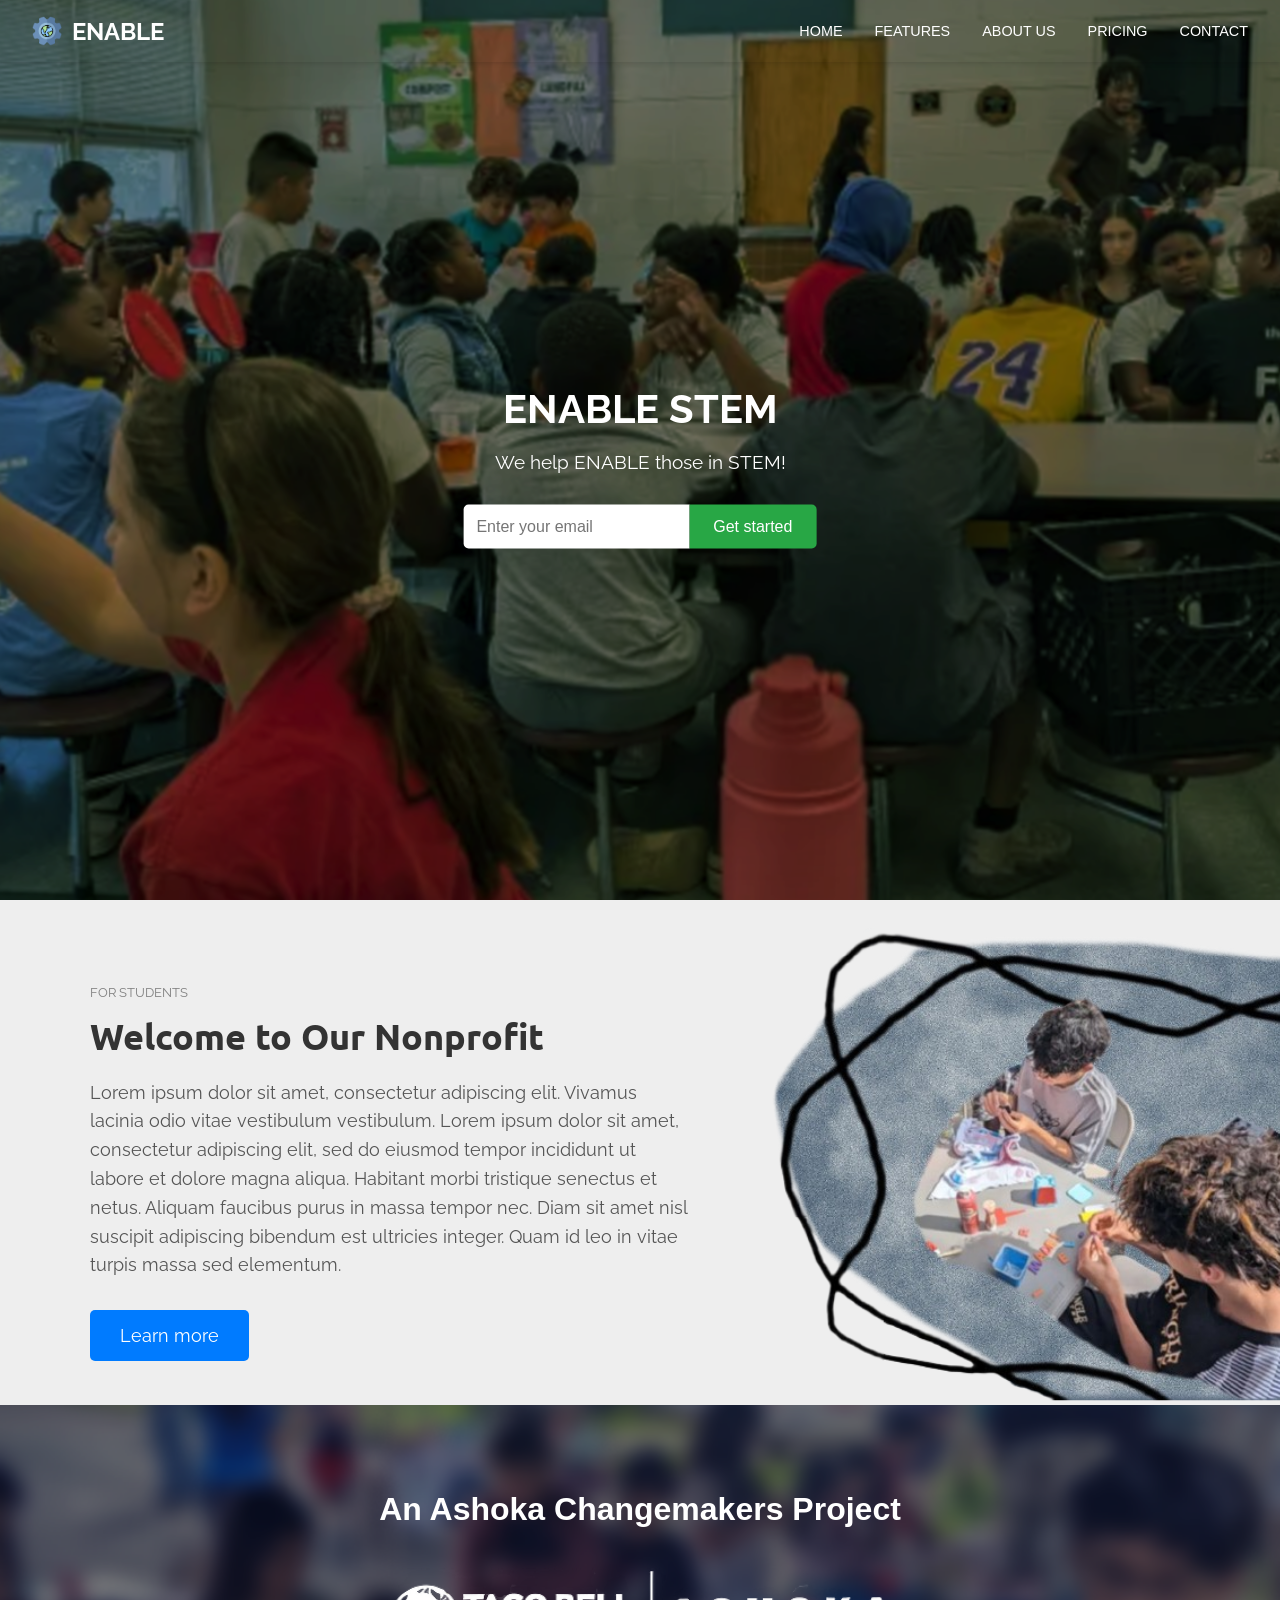
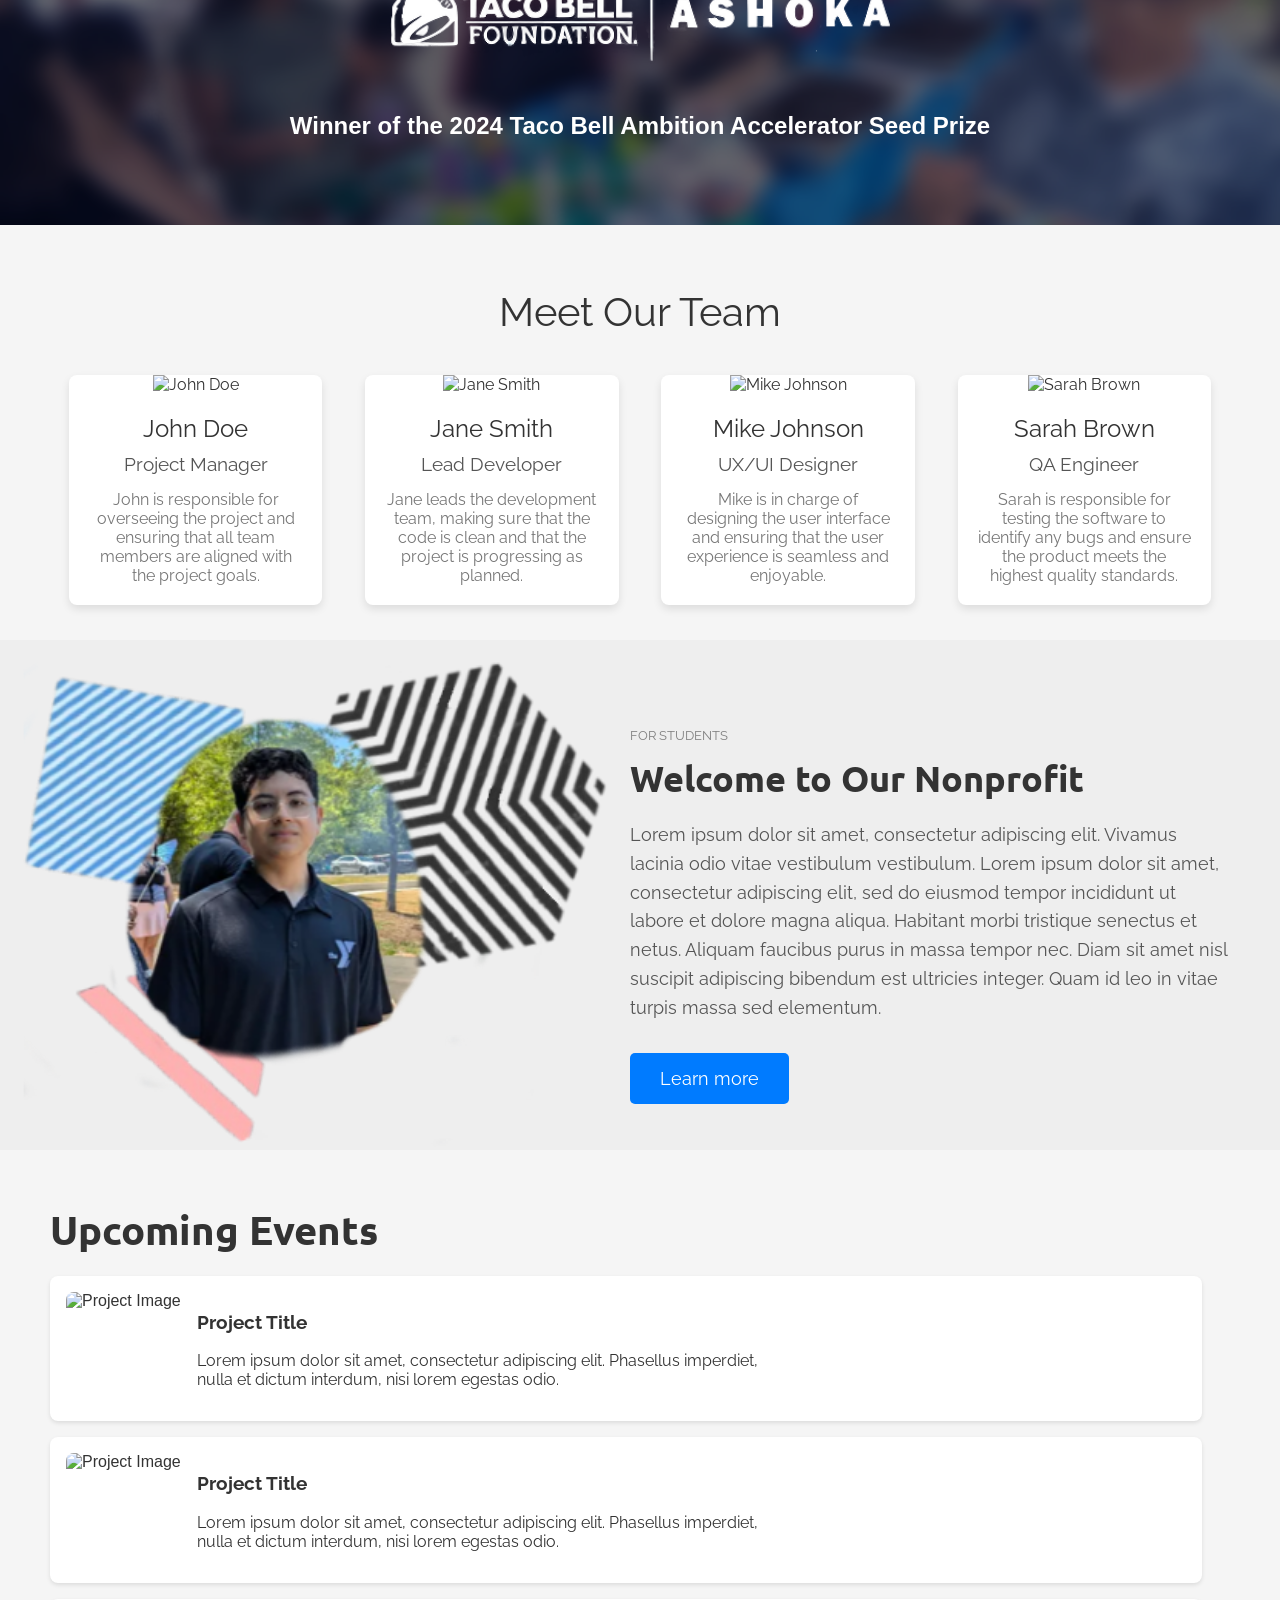
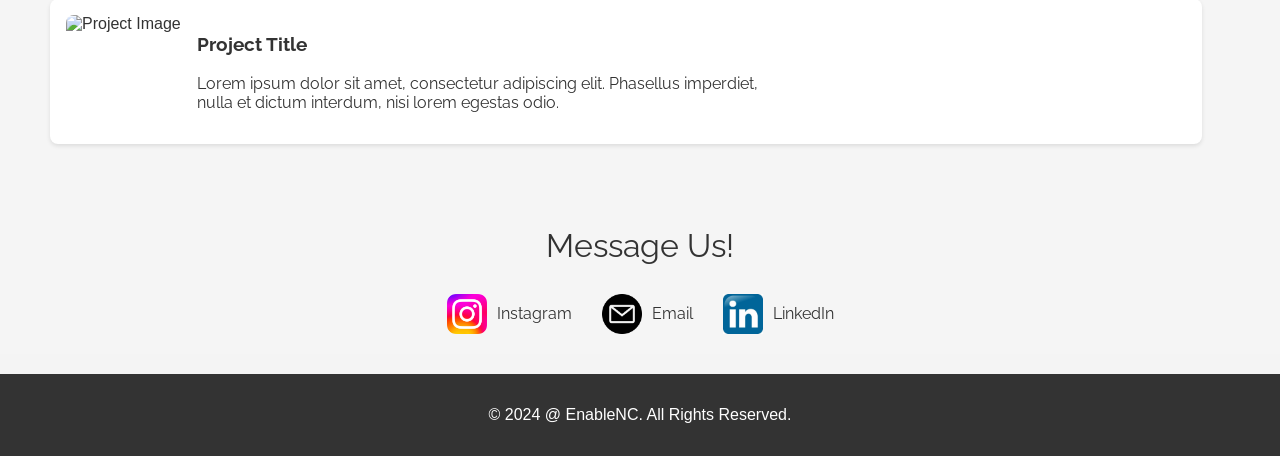
==== index.html @ 404861e8 "made some changes" ====
<!DOCTYPE html>
<html lang="en">
<head>
    <link rel="preconnect" href="https://fonts.googleapis.com">
    <link rel="preconnect" href="https://fonts.gstatic.com" crossorigin>
    <link href="https://fonts.googleapis.com/css2?family=Raleway:ital,wght@0,100..900;1,100..900&display=swap" rel="stylesheet">
    <link rel="preconnect" href="https://fonts.googleapis.com">
    <link rel="preconnect" href="https://fonts.gstatic.com" crossorigin>
    <link href="https://fonts.googleapis.com/css2?family=Raleway:ital,wght@0,100..900;1,100..900&family=Ubuntu:ital,wght@0,300;0,400;0,500;0,700;1,300;1,400;1,500;1,700&display=swap" rel="stylesheet">
    <meta charset="UTF-8">
    <meta name="viewport" content="width=device-width, initial-scale=1.0">
    <title>Home | Enable</title>
    <link rel="stylesheet" href="styles.css">
    <link rel="icon" type="image/png" href="assets/enable1.1.png">
</head>
<body>
    <header>
        <nav id="navbar" class="transparent">
            <div class="logo"><img src="assets/enable1.1.png" alt="Enable" class="logo-icon">
                ENABLE
            </div>
            <div class="nav-links">
                <a href="#">Home</a>
                <a href="#">Features</a>
                <a href="#">About Us</a>
                <a href="#">Pricing</a>
                <a href="#">Contact</a>
            </div>
        </nav>
        <div class="parallax"></div>
        <div class="intro">
            <h2>ENABLE STEM</h2>
            <p>We help ENABLE those in STEM!</p>
            <form class="cta-form">
                <input type="email" placeholder="Enter your email">
                <button type="submit">Get started</button>
            </form>
        </div>
    </header>
        <section class="intro-content">
            <div class="intro-text">
                <p class="small-text">FOR STUDENTS</p>
                <h2>Welcome to Our Nonprofit</h2>
                <p>Lorem ipsum dolor sit amet, consectetur adipiscing elit. Vivamus lacinia odio vitae vestibulum vestibulum.
                    Lorem ipsum dolor sit amet, consectetur adipiscing elit, sed do eiusmod tempor incididunt ut labore et dolore magna aliqua. 
                    Habitant morbi tristique senectus et netus. Aliquam faucibus purus in massa tempor nec. 
                    Diam sit amet nisl suscipit adipiscing bibendum est ultricies integer. Quam id leo in vitae turpis massa sed elementum.
                </p>
                <button class="cta-button">Learn more</button>
            </div>
            <div class="intro-image-container">
                <img src="assets/image1.1.png" alt="Intro Image" class="intro-image">
            </div>
        </section>
            <section class="banner">
                <h2>An Ashoka Changemakers Project</h2>
                <img src="assets/tacobell2.png" alt="Changemakers Logo" class="banner-logo">
                <h3>Winner of the 2024 Taco Bell Ambition Accelerator Seed Prize</h3>
            </section>
        <section class="meet-our-team">
            <h1>Meet Our Team</h1>
            <div class="team-container">
                <div class="card">
                    <img src="https://via.placeholder.com/300x200" alt="John Doe">
                    <div class="card-content">
                        <div class="card-title">John Doe</div>
                        <div class="card-subtitle">Project Manager</div>
                        <div class="card-paragraph">John is responsible for overseeing the project and ensuring that all team members are aligned with the project goals.</div>
                    </div>
                </div>
                <div class="card">
                    <img src="https://via.placeholder.com/300x200" alt="Jane Smith">
                    <div class="card-content">
                        <div class="card-title">Jane Smith</div>
                        <div class="card-subtitle">Lead Developer</div>
                        <div class="card-paragraph">Jane leads the development team, making sure that the code is clean and that the project is progressing as planned.</div>
                    </div>
                </div>
                <div class="card">
                    <img src="https://via.placeholder.com/300x200" alt="Mike Johnson">
                    <div class="card-content">
                        <div class="card-title">Mike Johnson</div>
                        <div class="card-subtitle">UX/UI Designer</div>
                        <div class="card-paragraph">Mike is in charge of designing the user interface and ensuring that the user experience is seamless and enjoyable.</div>
                    </div>
                </div>
                <div class="card">
                    <img src="https://via.placeholder.com/300x200" alt="Sarah Brown">
                    <div class="card-content">
                        <div class="card-title">Sarah Brown</div>
                        <div class="card-subtitle">QA Engineer</div>
                        <div class="card-paragraph">Sarah is responsible for testing the software to identify any bugs and ensure the product meets the highest quality standards.</div>
                    </div>
                </div>               
            </div>
        </section>
        <section class="intro-content">
             <div class="intro-image-container">
                <img src="assets/diego1.png" alt="Intro Image" class="intro-image">
            </div>
            <div class="intro-text">
                <p class="small-text">FOR STUDENTS</p>
                <h2>Welcome to Our Nonprofit</h2>
                <p>Lorem ipsum dolor sit amet, consectetur adipiscing elit. Vivamus lacinia odio vitae vestibulum vestibulum.
                    Lorem ipsum dolor sit amet, consectetur adipiscing elit, sed do eiusmod tempor incididunt ut labore et dolore magna aliqua. 
                    Habitant morbi tristique senectus et netus. Aliquam faucibus purus in massa tempor nec. 
                    Diam sit amet nisl suscipit adipiscing bibendum est ultricies integer. Quam id leo in vitae turpis massa sed elementum.
                </p>
                <button class="cta-button">Learn more</button>
            </div>
        </section>
        <section class="upcoming-events">
            <h1 class="upcoming-title">Upcoming Events</h1>
            <div class="events-wrapper">
                <div class="portfolio-item">
                    <img src="https://via.placeholder.com/200" alt="Project Image">
                    <div class="details">
                        <h3>Project Title</h3>
                        <p>Lorem ipsum dolor sit amet, consectetur adipiscing elit. Phasellus imperdiet, nulla et dictum interdum, nisi lorem egestas odio.</p>
                    </div>
                </div>
                <div class="portfolio-item">
                    <img src="https://via.placeholder.com/200" alt="Project Image">
                    <div class="details">
                        <h3>Project Title</h3>
                        <p>Lorem ipsum dolor sit amet, consectetur adipiscing elit. Phasellus imperdiet, nulla et dictum interdum, nisi lorem egestas odio.</p>
                    </div>
                </div>
                <div class="portfolio-item">
                    <img src="https://via.placeholder.com/200" alt="Project Image">
                    <div class="details">
                        <h3>Project Title</h3>
                        <p>Lorem ipsum dolor sit amet, consectetur adipiscing elit. Phasellus imperdiet, nulla et dictum interdum, nisi lorem egestas odio.</p>
                    </div>
                </div>
            </div>
        </section>        
    </div>
    <section class="contact-section">
        <h1>Message Us!</h1>
        <div class="contact-info">
            <a href="https://www.instagram.com/yourusername" target="_blank">
                <img src="assets/instagram.png" alt="Instagram">
                <span>Instagram</span>
            </a>
            <a href="mailto:youremail@example.com">
                <img src="assets/email.png" alt="Email">
                <span>Email</span>
            </a>
            <a href="https://www.linkedin.com/in/yourusername" target="_blank">
                <img src="assets/linkedin.jpg" alt="LinkedIn">
                <span>LinkedIn</span>
            </a>
        </div>
    </section>
    <footer>
        <p>&copy; 2024 @ EnableNC. All Rights Reserved.</p>
    </footer>
    <script src="script.js"></script>
</body>
</html>
---- styles.css ----
html {
    height: 100%;
    margin: 0;
    padding: 0;
    overflow-x: hidden; /* Prevent horizontal overflow */
}
body {
    font-family: Arial, sans-serif;
    margin: 0;
    padding: 0;
    background-color: #f4f4f4;
    color: #333;
    overflow-x: hidden;
}

header {
    position: relative;
    height: 100vh;
    overflow: hidden;
}

nav {
    position: fixed;
    top: 0;
    left: 0;
    width: 100%;
    display: flex;
    justify-content: space-between;
    align-items: center;
    padding: 1rem 2rem;
    box-sizing: border-box;
    z-index: 1000;
    transition: background 0.3s, color 0.3s;
    box-shadow: 0 2px 4px rgba(0, 0, 0, 0.1);
}

nav .logo {
    font-size: 1.5rem;
    font-weight: bold;
}

nav.transparent {
    background: transparent;
    color: #fff;
}

nav.scrolled {
    background: #fff;
    color: #333;
}

nav .nav-links {
    display: flex;
    align-items: center;
}

nav .nav-links a {
    margin-left: 2rem;
    text-decoration: none;
    text-transform: uppercase;
    font-size: 0.9rem;
    transition: color 0.3s;
}

nav.transparent .nav-links a {
    color: #fff;
}

nav.scrolled .nav-links a {
    color: #333;
}

nav.transparent .nav-links a:hover {
    color: #ddd;
}

nav.scrolled .nav-links a:hover {
    color: #555;
}

nav.transparent {
    background: transparent;
    color: #fff;
}

nav.scrolled {
    background: #fff;
    color: #333;
    transition: background 0.3s, color 0.3s;
}

.parallax {
    background-image: url('assets/enablekids.png'); /* Replace with your image path */
    height: 100vh;
    background-attachment: fixed;
    background-position: center;
    background-repeat: no-repeat;
    background-size: cover;
    position: relative;
    z-index: 0;
    filter: brightness(50%);
}

.intro {
    position: absolute;
    top: 50%;
    left: 50%;
    transform: translate(-50%, -50%);
    color: #fff;
    text-align: center;
    z-index: 2;
    font-family: 'Raleway','Ubuntu',sans-serif;
}

.intro h2 {
    font-size: 2.5rem;
    margin-bottom: 1rem;
}

.intro p {
    font-size: 1.2rem;
    margin-bottom: 2rem;
}

.cta-form {
    display: flex;
    justify-content: center;
    align-items: center;
}

.cta-form input[type="email"] {
    padding: 0.8rem;
    font-size: 1rem;
    border: none;
    border-radius: 5px 0 0 5px;
    outline: none;
}

.cta-form button {
    padding: 0.8rem 1.5rem;
    font-size: 1rem;
    border: none;
    border-radius: 0 5px 5px 0;
    background-color: #28a745;
    color: #fff;
    cursor: pointer;
    outline: none;
}

.container {
    padding: 2rem;
}

footer {
    background: #333;
    color: #fff;
    text-align: center;
    padding: 1rem 0;
    width: 100%;
}

.team-container {
    display: flex;
    justify-content: space-between;
    flex-wrap: wrap;
    padding-left: 5%;
    padding-right: 5%;
}

.card {
    background-color: #fff;
    border-radius: 8px;
    box-shadow: 0 4px 8px rgba(0, 0, 0, 0.1);
    width: 22%;
    margin-bottom: 20px;
    text-align: center;
    overflow: hidden;
    margin: 5px;
}

.card img {
    width: 100%;
    height: auto;
}

.card-content {
    padding: 20px;
}

.card-title {
    font-size: 1.5em;
    margin-bottom: 10px;
}

.card-subtitle {
    font-size: 1.2em;
    color: #555;
    margin-bottom: 15px;
}

.card-paragraph {
    font-size: 1em;
    color: #777;
}

.h1 {
    padding-left: 5%;
}

.intro-content {
    display: flex;
    align-items: center;
    justify-content: space-between;
    padding: 50px;
    padding-top: 5.5%;
    padding-bottom: 3.4%;
    background-color: #eeeeee;
}

.intro-text {
    max-width: 600px;
    margin-left: 40px;
}

.intro-text h2 {
    font-size: 36px;
    margin-bottom: 20px;
    color: #333;
    margin-top: 10px;
    font-family: 'Ubuntu',sans-serif;
}

.intro-text p {
    font-size: 18px;
    line-height: 1.6;
    color: #555;
    margin-bottom: 30px;
    font-family: 'Raleway',sans-serif;
}

.cta-button {
    padding: 15px 30px;
    font-size: 18px;
    color: #fff;
    background-color: #007bff;
    border: none;
    border-radius: 5px;
    cursor: pointer;
    text-decoration: none;
    font-family: 'Raleway',sans-serif;
}

.cta-button:hover {
    background-color: #0056b3;
}

.intro-image-container {
    position: relative;
    max-width: 600px;
}

.intro-image {
    width: 100%;
    height: auto;
    transform: scale(1.25);
    margin-right: 100px;
}

.intro-image-container:before {
    content: '';
    position: absolute;
    top: -20px;
    left: -20px;
    width: 100%;
    height: 100%;
    background-color: rgba(0, 0, 0, 0.05);
    z-index: -1;
    transform: translate(10px, 10px);
    box-shadow: 10px 10px 20px rgba(0, 0, 0, 0.1);
}
.intro-text .small-text {
    font-size: 0.8rem; 
    color: grey; 
    margin-bottom: 10px;
}
.meet-our-team {
    text-align: center;
    background-color: #f5f5f5; 
    padding: 30px 0; 
}

.meet-our-team h1 {
    font-size: 2.5rem; 
    margin-bottom: 35px; 
    font-weight: normal;
    font-family: 'Raleway',sans-serif;
}
.card {
    font-family: 'Raleway','Ubuntu', sans-serif;
}
.banner {
    text-align: center;
    background-image: url('assets/banner.png'); 
    background-size: cover;
    background-position: center;
    color: white; 
    padding: 60px 20px;
    position: relative;
    height: 300px;
}

.banner::before {
    content: "";
    position: absolute;
    top: 0;
    left: 0;
    width: 100%;
    height: 100%;
    background: rgba(0, 0, 0, 0.5); 
    z-index: 1;
}

.banner h2, .banner h3, .banner-logo {
    position: relative;
    z-index: 2;
}

.banner h2 {
    font-size: 2rem;
    margin-bottom: 20px;
}

.banner-logo {
    width: auto; 
    height: 100px;
    margin: 20px 0;
}

.banner h3 {
    font-size: 1.5rem;
    margin-top: 20px;
    color: white;
}

.upcoming-events {
    text-align: left;
    margin: 0 auto;
    padding: 20px 0;
    background-color: #f5f5f5;
}

.upcoming-title {
    text-align: left;
    margin-left: 50px;
    font-size: 2.5rem;
    margin-bottom: 20px;
    font-family: 'Ubuntu','Raleway',sans-serif;
}

.events-wrapper {
    max-width: 90%;
    margin: 0 auto;
    margin-left: 50px;
}

.portfolio-item {
    display: flex;
    background: #fff;
    margin-bottom: 1rem;
    padding: 1rem;
    border-radius: 8px;
    box-shadow: 0 2px 4px rgba(0, 0, 0, 0.1);
}

.portfolio-item img {
    max-width: 200px;
    margin-right: 1rem;
    border-radius: 8px;
}

.portfolio-item .details {
    max-width: 600px;
    font-family: 'Raleway',sans-serif;
}
.contact-section {
    text-align: center;
    background-color: #f5f5f5;
    padding:20px;
    margin-bottom: 20px;
}

.contact-section h1 {
    font-size: 2rem;
    margin-bottom: 30px;
    color: #333;
    font-weight: normal;
    font-family: 'Raleway','Ubuntu',sans-serif;
}

.contact-info {
    display: flex;
    justify-content: center;
    gap: 30px;
}

.contact-info a {
    text-decoration: none;
    color: #333;
    display: flex;
    align-items: center;
    gap: 10px;
    transition: color 0.3s;
    font-family: 'Raleway',sans-serif;
}

.contact-info a:hover {
    color: #007bff;
}

.contact-info img {
    width: 40px;
    height: 40px;
}
.logo-icon {
    width: 30px; 
    height: auto;
    margin-right: 10px; 
}
.logo {
    display: flex;
    align-items: center;
    font-family: 'Raleway', sans-serif;
}
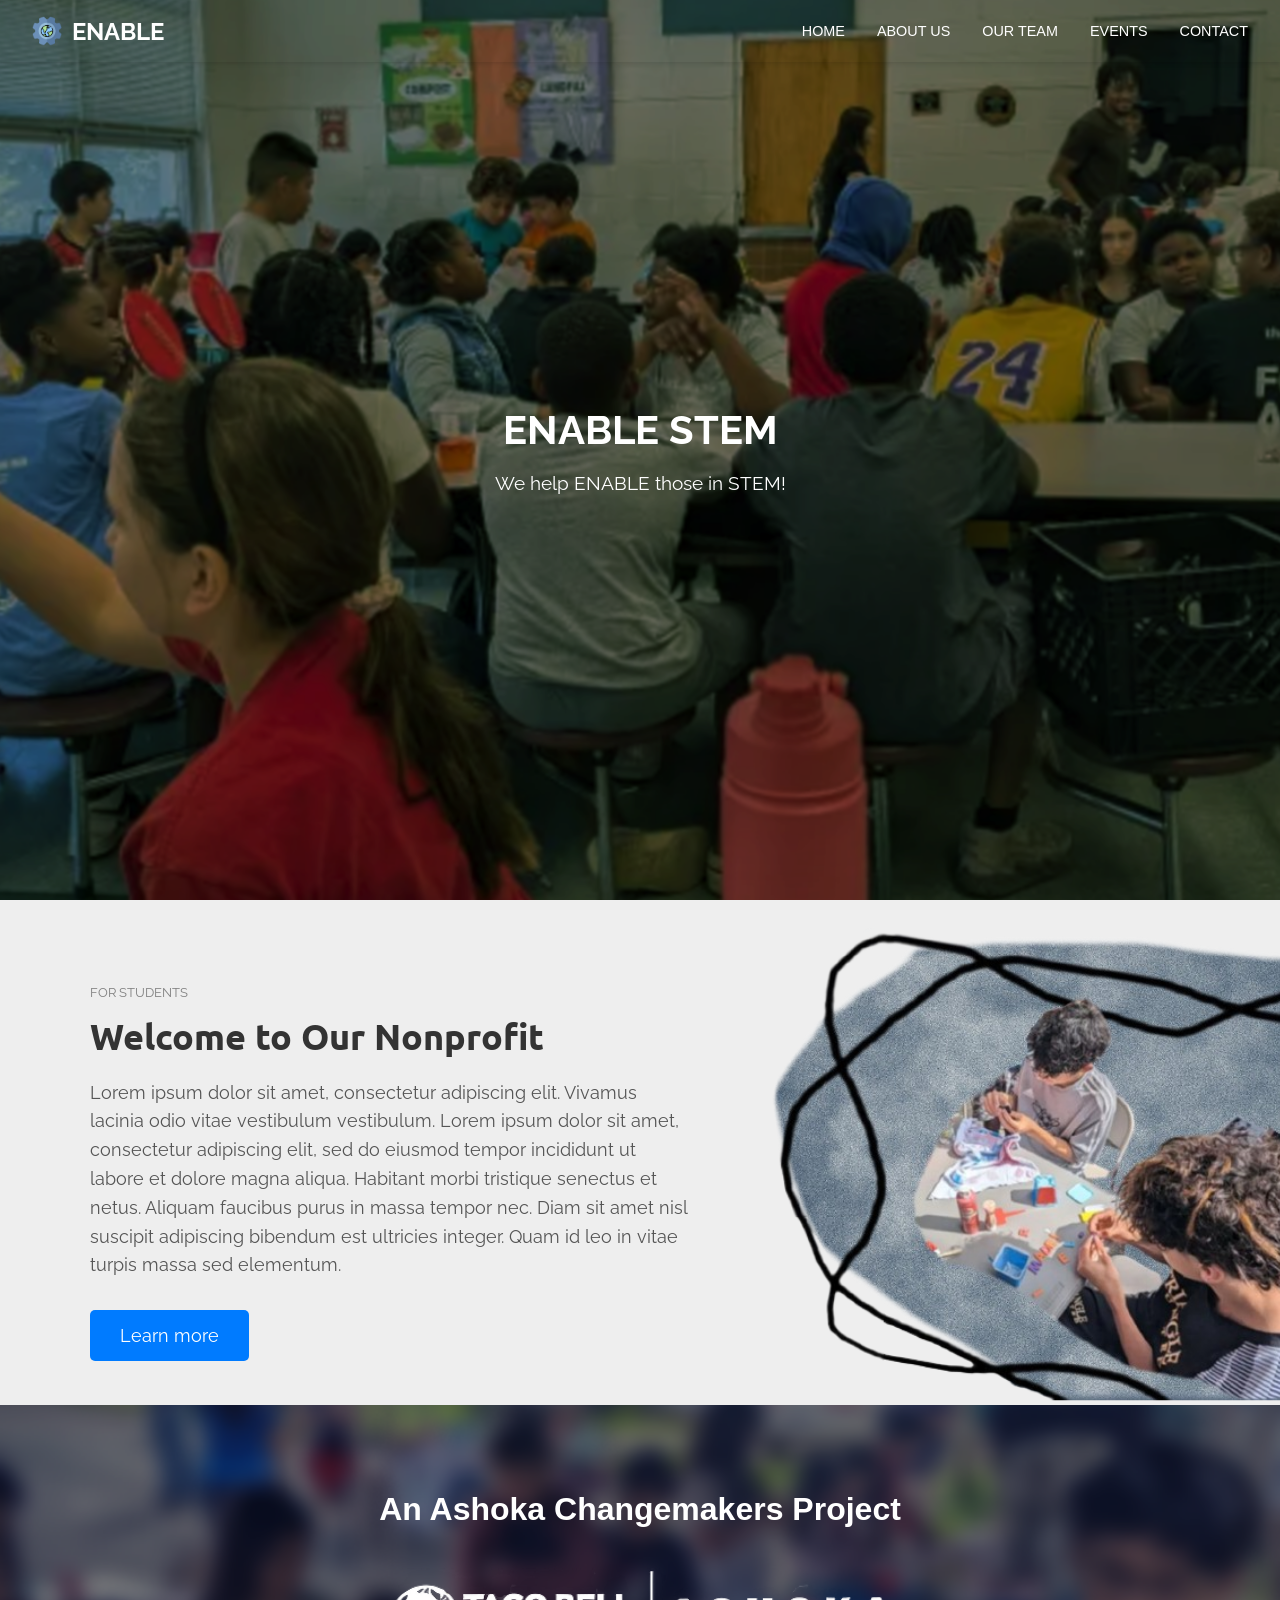
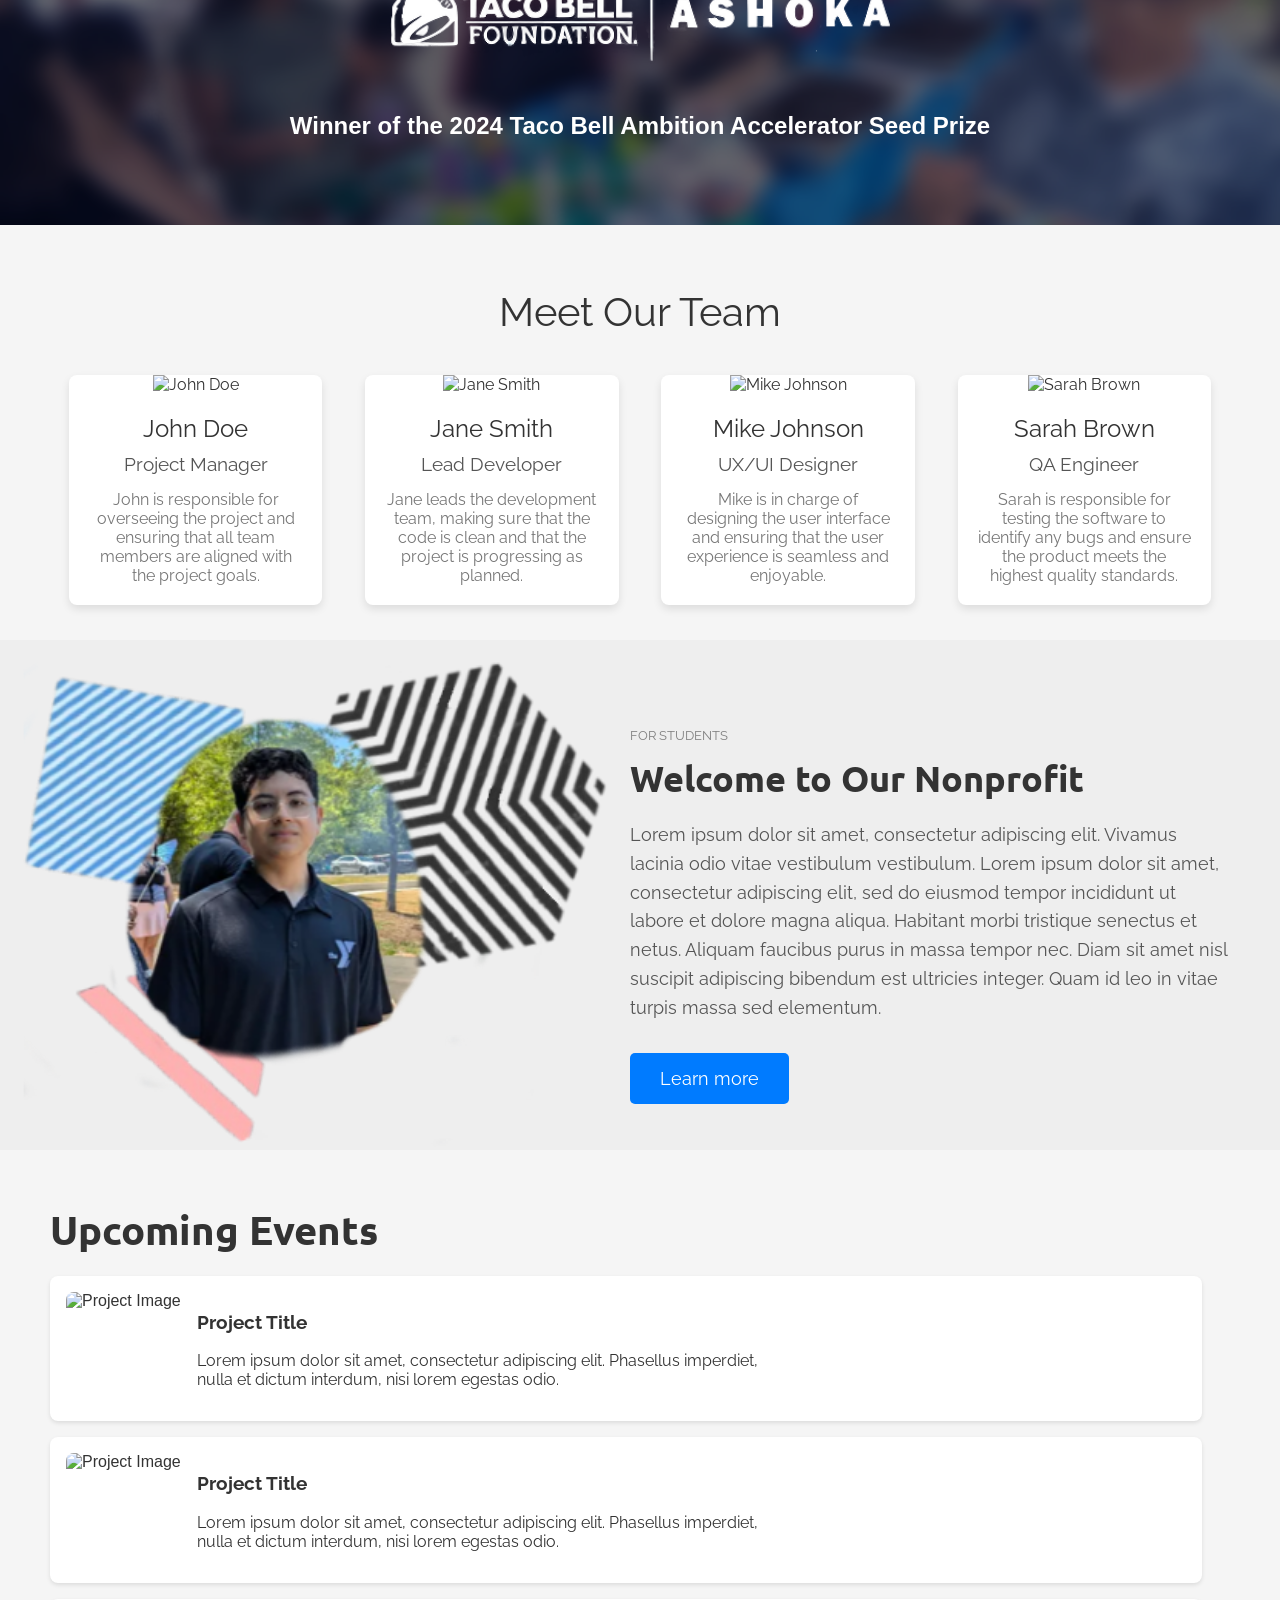
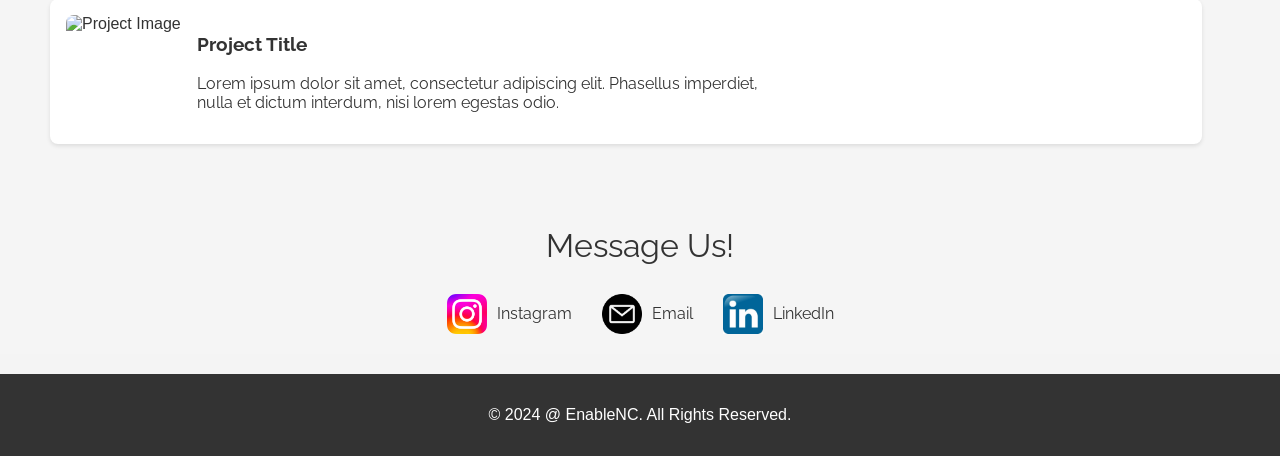
==== commit fb797b02: "made some changes" ====
--- a/index.html
+++ b/index.html
@@ -21,23 +21,19 @@
             </div>
             <div class="nav-links">
                 <a href="#">Home</a>
-                <a href="#">Features</a>
-                <a href="#">About Us</a>
-                <a href="#">Pricing</a>
-                <a href="#">Contact</a>
+                <a href="#about">About Us</a>
+                <a href="#meet-our-team">Our Team</a>
+                <a href="#events">Events</a>
+                <a href="#contact">Contact</a>
             </div>
         </nav>
         <div class="parallax"></div>
         <div class="intro">
             <h2>ENABLE STEM</h2>
             <p>We help ENABLE those in STEM!</p>
-            <form class="cta-form">
-                <input type="email" placeholder="Enter your email">
-                <button type="submit">Get started</button>
-            </form>
         </div>
     </header>
-        <section class="intro-content">
+        <section class="intro-content"id="about">
             <div class="intro-text">
                 <p class="small-text">FOR STUDENTS</p>
                 <h2>Welcome to Our Nonprofit</h2>
@@ -57,7 +53,7 @@
                 <img src="assets/tacobell2.png" alt="Changemakers Logo" class="banner-logo">
                 <h3>Winner of the 2024 Taco Bell Ambition Accelerator Seed Prize</h3>
             </section>
-        <section class="meet-our-team">
+        <section class="meet-our-team"id="meet-our-team">
             <h1>Meet Our Team</h1>
             <div class="team-container">
                 <div class="card">
@@ -109,7 +105,7 @@
                 <button class="cta-button">Learn more</button>
             </div>
         </section>
-        <section class="upcoming-events">
+        <section class="upcoming-events"id="events">
             <h1 class="upcoming-title">Upcoming Events</h1>
             <div class="events-wrapper">
                 <div class="portfolio-item">
@@ -136,7 +132,7 @@
             </div>
         </section>        
     </div>
-    <section class="contact-section">
+    <section class="contact-section"id="contact">
         <h1>Message Us!</h1>
         <div class="contact-info">
             <a href="https://www.instagram.com/yourusername" target="_blank">
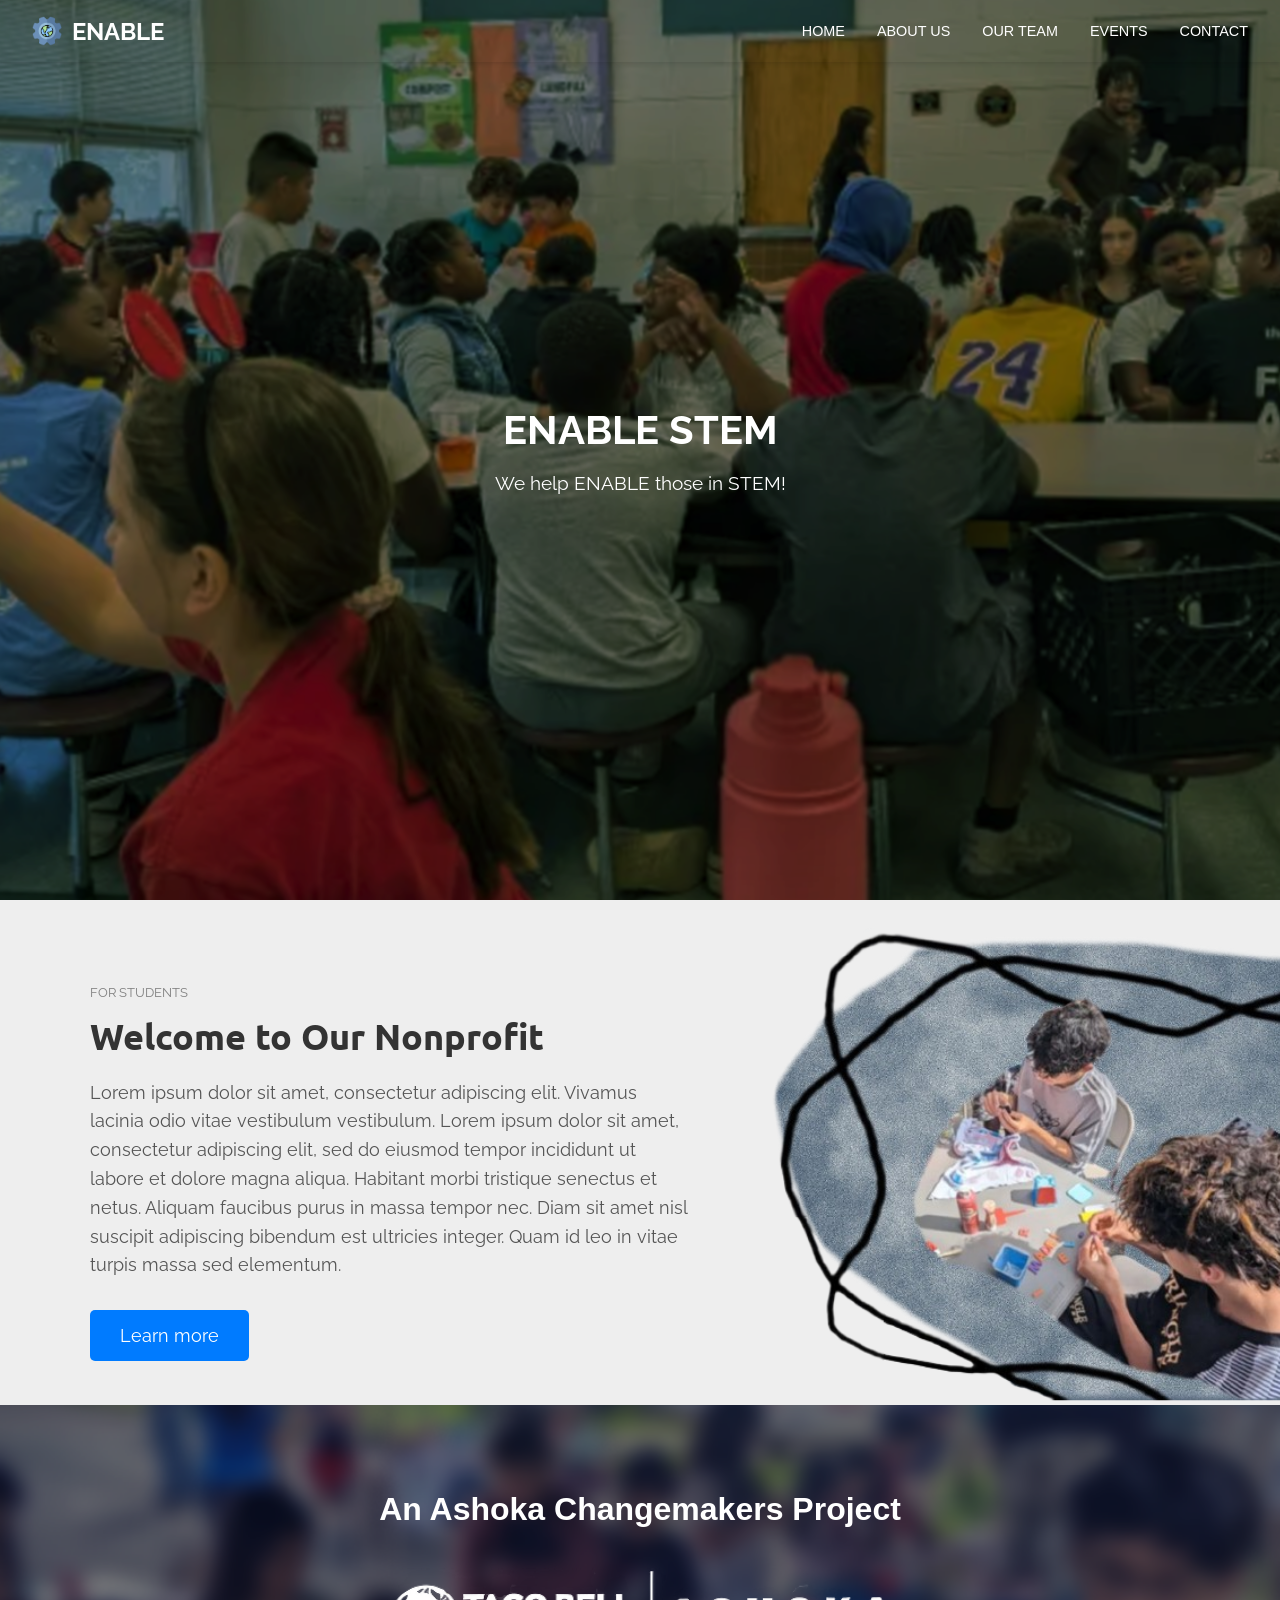
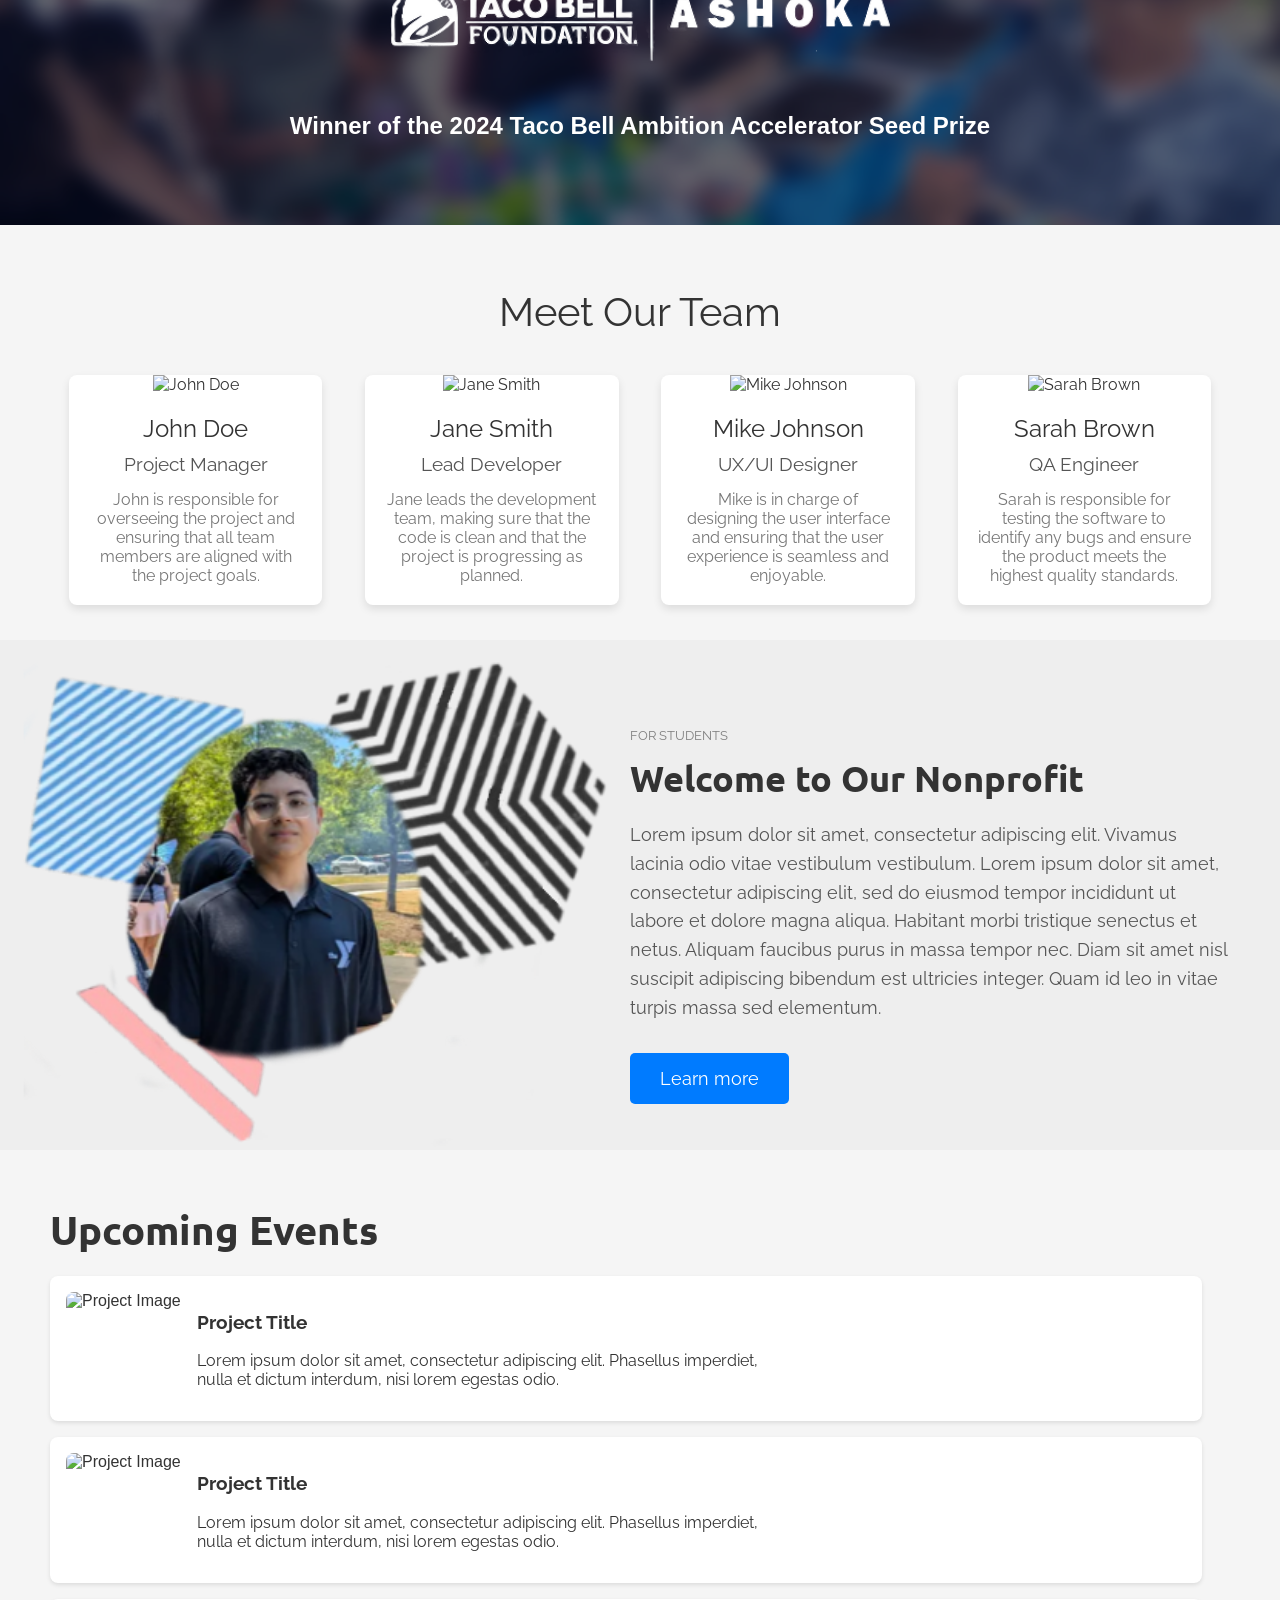
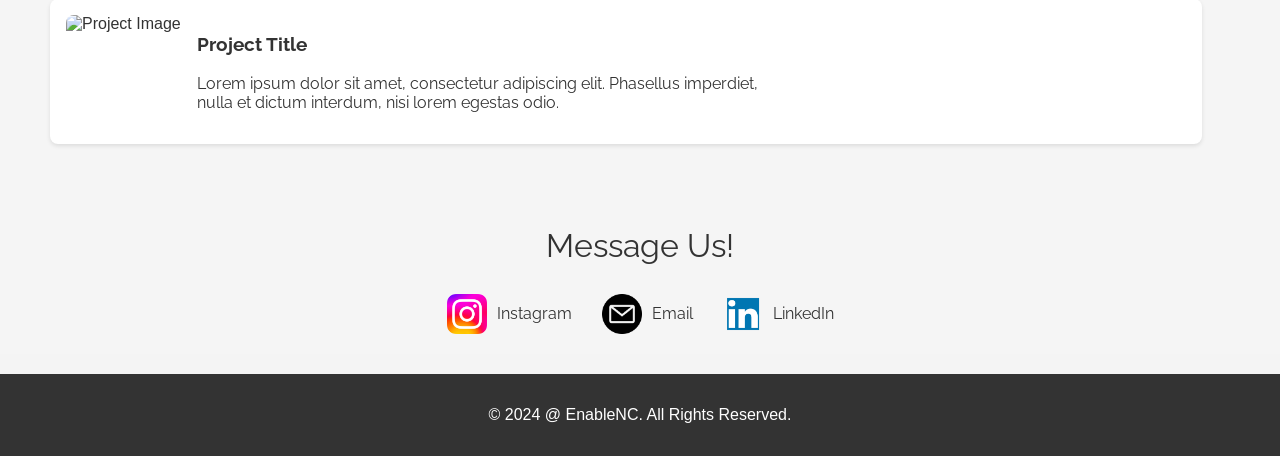
==== commit b0f687d9: "made some changes" ====
--- a/index.html
+++ b/index.html
@@ -144,7 +144,7 @@
                 <span>Email</span>
             </a>
             <a href="https://www.linkedin.com/in/yourusername" target="_blank">
-                <img src="assets/linkedin.jpg" alt="LinkedIn">
+                <img src="assets/linkedin1.png" alt="LinkedIn">
                 <span>LinkedIn</span>
             </a>
         </div>
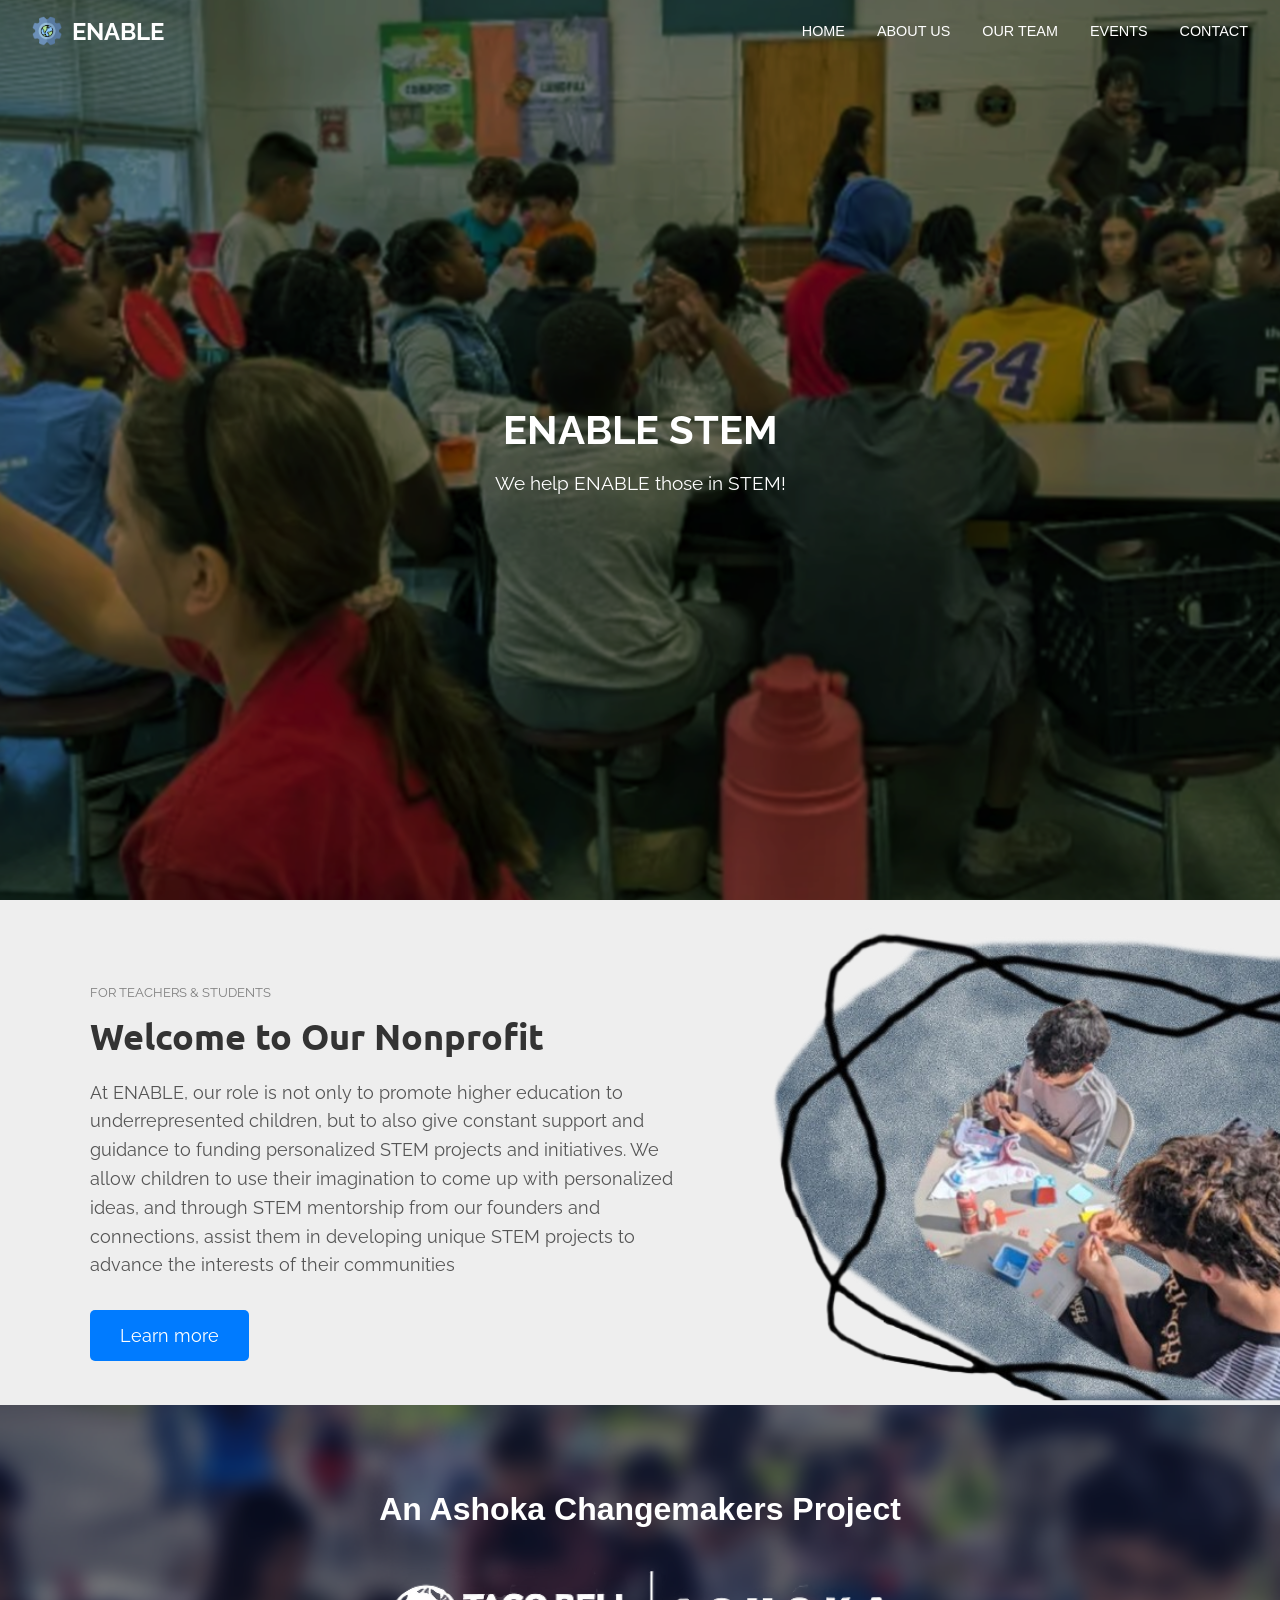
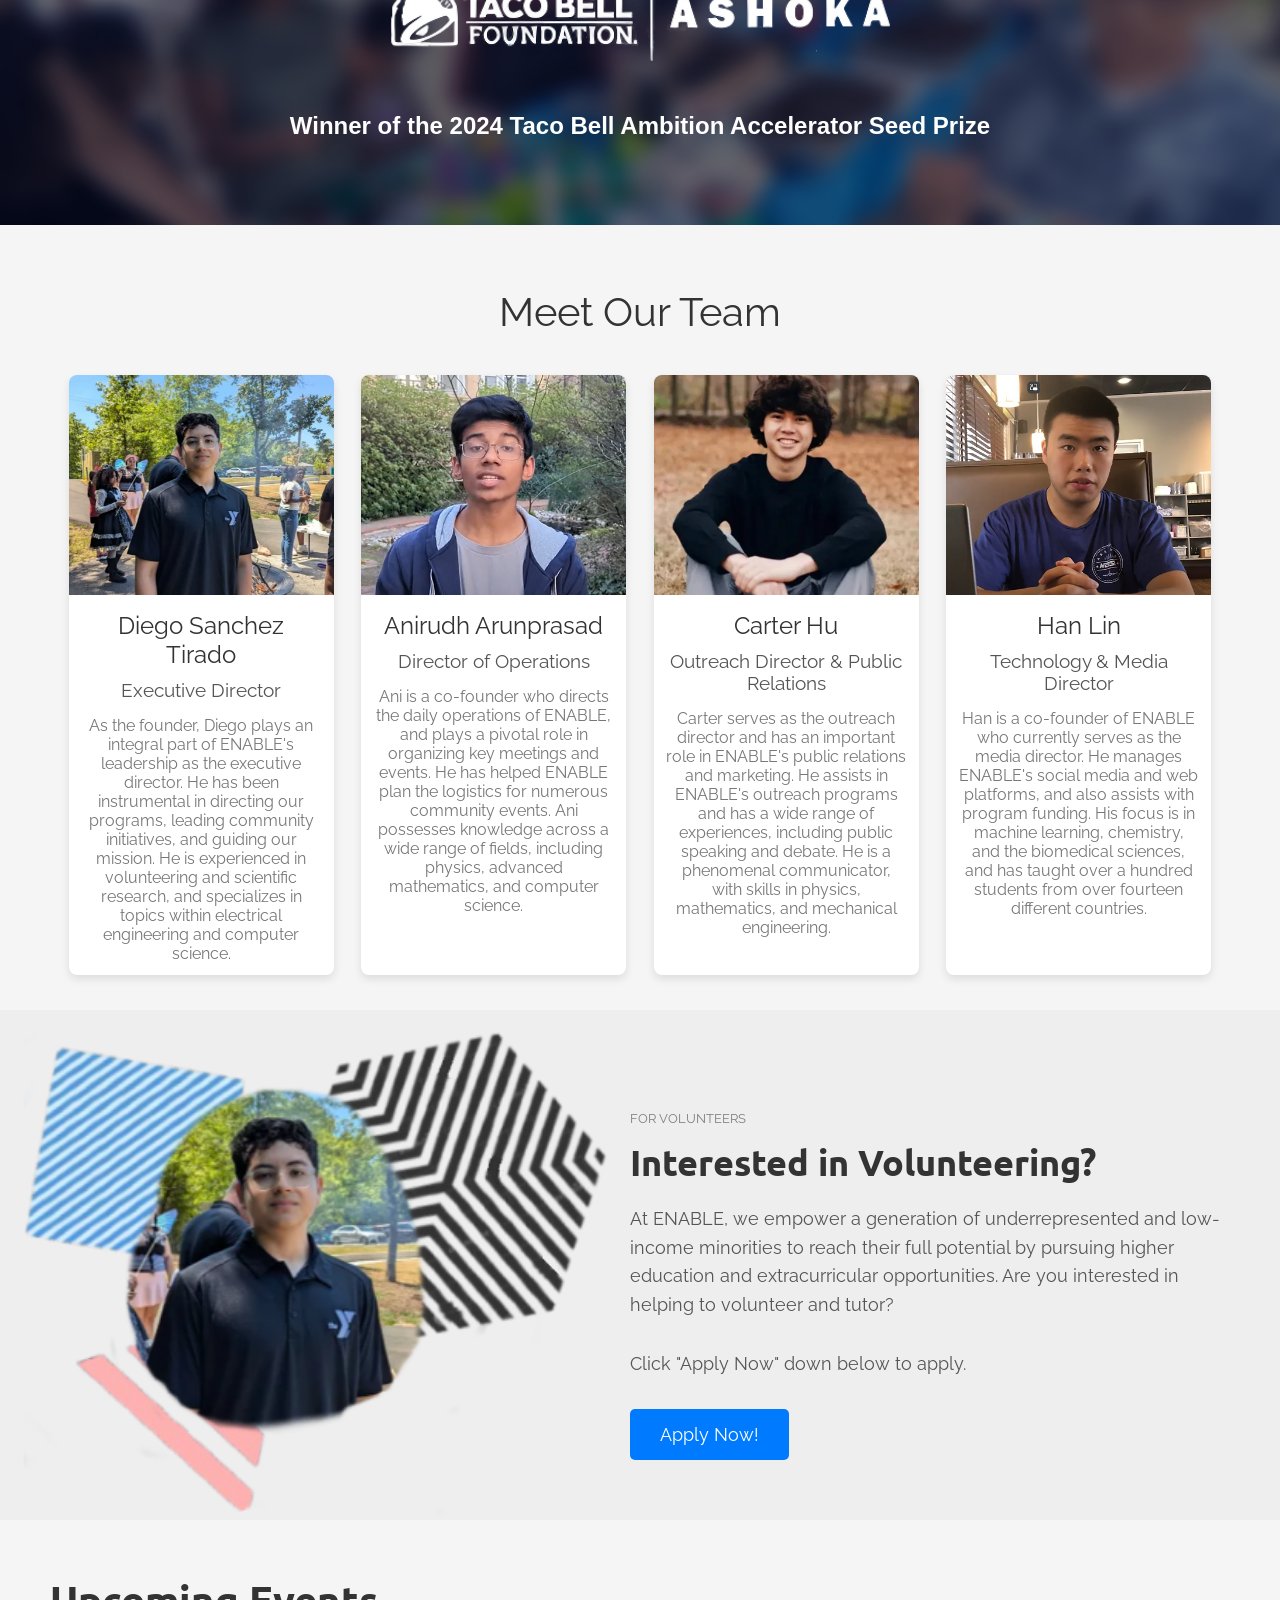
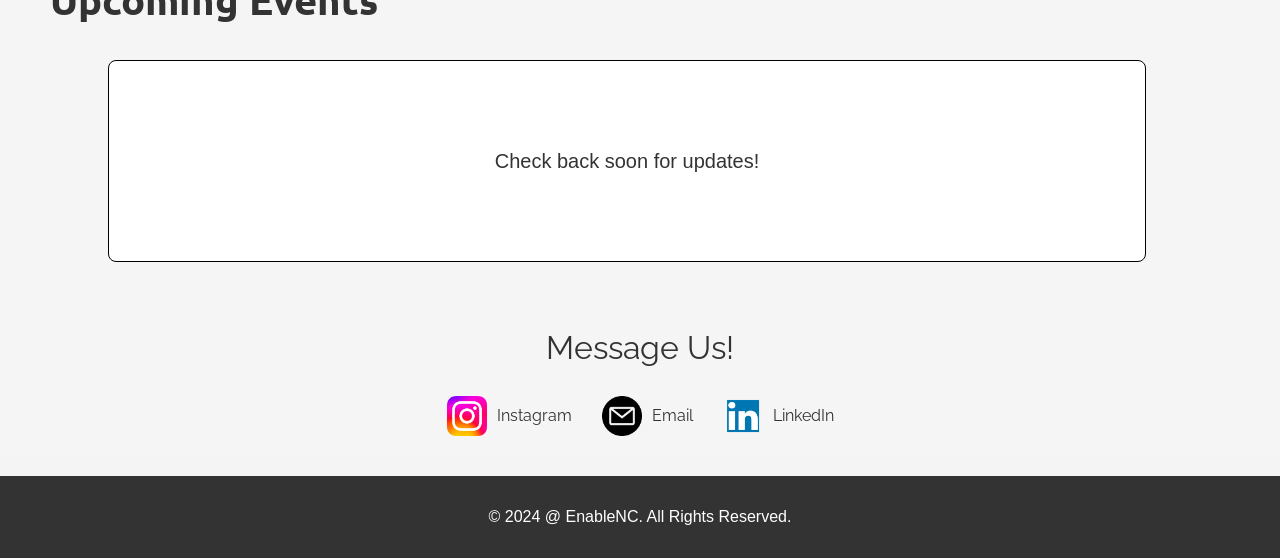
==== commit 8b3d05d4: "last" ====
--- a/index.html
+++ b/index.html
@@ -16,11 +16,14 @@
 <body>
     <header>
         <nav id="navbar" class="transparent">
-            <div class="logo"><img src="assets/enable1.1.png" alt="Enable" class="logo-icon">
-                ENABLE
-            </div>
+            <a href="https://ncenable.co" class="logo-link"> 
+                <div class="logo">
+                    <img src="assets/enable1.1.png" alt="Enable" class="logo-icon">
+                    ENABLE
+                </div>
+            </a>
             <div class="nav-links">
-                <a href="#">Home</a>
+                <a href="https://ncenable.co">Home</a>
                 <a href="#about">About Us</a>
                 <a href="#meet-our-team">Our Team</a>
                 <a href="#events">Events</a>
@@ -35,14 +38,13 @@
     </header>
         <section class="intro-content"id="about">
             <div class="intro-text">
-                <p class="small-text">FOR STUDENTS</p>
+                <p class="small-text">FOR TEACHERS & STUDENTS</p>
                 <h2>Welcome to Our Nonprofit</h2>
-                <p>Lorem ipsum dolor sit amet, consectetur adipiscing elit. Vivamus lacinia odio vitae vestibulum vestibulum.
-                    Lorem ipsum dolor sit amet, consectetur adipiscing elit, sed do eiusmod tempor incididunt ut labore et dolore magna aliqua. 
-                    Habitant morbi tristique senectus et netus. Aliquam faucibus purus in massa tempor nec. 
-                    Diam sit amet nisl suscipit adipiscing bibendum est ultricies integer. Quam id leo in vitae turpis massa sed elementum.
+                <p>At ENABLE, our role is not only to promote higher education to underrepresented children, but to also give constant support and guidance to funding personalized STEM projects and initiatives. We allow children to use their imagination to come up with personalized ideas, and through STEM mentorship from our founders and connections, assist them in developing unique STEM projects to advance the interests of their communities
                 </p>
-                <button class="cta-button">Learn more</button>
+                <a href="aboutus.html">
+                    <button class="cta-button">Learn more</button>
+                </a>
             </div>
             <div class="intro-image-container">
                 <img src="assets/image1.1.png" alt="Intro Image" class="intro-image">
@@ -57,35 +59,35 @@
             <h1>Meet Our Team</h1>
             <div class="team-container">
                 <div class="card">
-                    <img src="https://via.placeholder.com/300x200" alt="John Doe">
+                    <img src="assets/diego2.webp" alt="diego2">
                     <div class="card-content">
-                        <div class="card-title">John Doe</div>
-                        <div class="card-subtitle">Project Manager</div>
-                        <div class="card-paragraph">John is responsible for overseeing the project and ensuring that all team members are aligned with the project goals.</div>
+                        <div class="card-title">Diego Sanchez Tirado</div>
+                        <div class="card-subtitle">Executive Director</div>
+                        <div class="card-paragraph">As the founder, Diego plays an integral part of ENABLE's leadership as the executive director. He has been instrumental in directing our programs, leading community initiatives, and guiding our mission. He is experienced in volunteering and scientific research, and specializes in topics within electrical engineering and computer science.</div>
                     </div>
                 </div>
                 <div class="card">
-                    <img src="https://via.placeholder.com/300x200" alt="Jane Smith">
+                    <img src="assets/ani.webp" alt="Anirudh">
                     <div class="card-content">
-                        <div class="card-title">Jane Smith</div>
-                        <div class="card-subtitle">Lead Developer</div>
-                        <div class="card-paragraph">Jane leads the development team, making sure that the code is clean and that the project is progressing as planned.</div>
+                        <div class="card-title">Anirudh Arunprasad</div>
+                        <div class="card-subtitle">Director of Operations</div>
+                        <div class="card-paragraph">Ani is a co-founder who directs the daily operations of ENABLE, and plays a pivotal role in organizing key meetings and events. He has helped ENABLE plan the logistics for numerous community events. Ani possesses knowledge across a wide range of fields, including physics, advanced mathematics, and computer science.</div>
                     </div>
                 </div>
                 <div class="card">
-                    <img src="https://via.placeholder.com/300x200" alt="Mike Johnson">
+                    <img src="assets/carter.webp" alt="carter">
                     <div class="card-content">
-                        <div class="card-title">Mike Johnson</div>
-                        <div class="card-subtitle">UX/UI Designer</div>
-                        <div class="card-paragraph">Mike is in charge of designing the user interface and ensuring that the user experience is seamless and enjoyable.</div>
+                        <div class="card-title">Carter Hu</div>
+                        <div class="card-subtitle">Outreach Director & Public Relations</div>
+                        <div class="card-paragraph">Carter serves as the outreach director and has an important role in ENABLE's public relations and marketing. He assists in ENABLE's outreach programs and has a wide range of experiences, including public speaking and debate. He is a phenomenal communicator, with skills in physics, mathematics, and mechanical engineering.</div>
                     </div>
                 </div>
                 <div class="card">
-                    <img src="https://via.placeholder.com/300x200" alt="Sarah Brown">
+                    <img src="assets/han.webp" alt="han">
                     <div class="card-content">
-                        <div class="card-title">Sarah Brown</div>
-                        <div class="card-subtitle">QA Engineer</div>
-                        <div class="card-paragraph">Sarah is responsible for testing the software to identify any bugs and ensure the product meets the highest quality standards.</div>
+                        <div class="card-title">Han Lin</div>
+                        <div class="card-subtitle">Technology & Media Director</div>
+                        <div class="card-paragraph">Han is a co-founder of ENABLE who currently serves as the media director. He manages ENABLE's social media and web platforms, and also assists with program funding. His focus is in machine learning, chemistry, and the biomedical sciences, and has taught over a hundred students from over fourteen different countries.</div>
                     </div>
                 </div>               
             </div>
@@ -95,19 +97,20 @@
                 <img src="assets/diego1.png" alt="Intro Image" class="intro-image">
             </div>
             <div class="intro-text">
-                <p class="small-text">FOR STUDENTS</p>
-                <h2>Welcome to Our Nonprofit</h2>
-                <p>Lorem ipsum dolor sit amet, consectetur adipiscing elit. Vivamus lacinia odio vitae vestibulum vestibulum.
-                    Lorem ipsum dolor sit amet, consectetur adipiscing elit, sed do eiusmod tempor incididunt ut labore et dolore magna aliqua. 
-                    Habitant morbi tristique senectus et netus. Aliquam faucibus purus in massa tempor nec. 
-                    Diam sit amet nisl suscipit adipiscing bibendum est ultricies integer. Quam id leo in vitae turpis massa sed elementum.
-                </p>
-                <button class="cta-button">Learn more</button>
+                <p class="small-text">FOR VOLUNTEERS</p>
+                <h2>Interested in Volunteering?</h2>
+                <p>At ENABLE, we empower a generation of underrepresented and low-income minorities to reach their full potential by pursuing higher education and extracurricular opportunities. Are you interested in helping to volunteer and tutor? </p>
+                <p> Click "Apply Now" down below to apply.</p>
+                <button class="cta-button">Apply Now!</button>
             </div>
         </section>
         <section class="upcoming-events"id="events">
             <h1 class="upcoming-title">Upcoming Events</h1>
             <div class="events-wrapper">
+                <div class="event-update-box">
+                    Check back soon for updates!
+                </div>
+                <!--
                 <div class="portfolio-item">
                     <img src="https://via.placeholder.com/200" alt="Project Image">
                     <div class="details">
@@ -129,6 +132,7 @@
                         <p>Lorem ipsum dolor sit amet, consectetur adipiscing elit. Phasellus imperdiet, nulla et dictum interdum, nisi lorem egestas odio.</p>
                     </div>
                 </div>
+                -->
             </div>
         </section>        
     </div>
--- a/styles.css
+++ b/styles.css
@@ -31,7 +31,6 @@
     box-sizing: border-box;
     z-index: 1000;
     transition: background 0.3s, color 0.3s;
-    box-shadow: 0 2px 4px rgba(0, 0, 0, 0.1);
 }
 
 nav .logo {
@@ -47,6 +46,7 @@
 nav.scrolled {
     background: #fff;
     color: #333;
+    box-shadow: 0 2px 4px rgba(0, 0, 0, 0.1);
 }
 
 nav .nav-links {
@@ -171,7 +171,7 @@
     background-color: #fff;
     border-radius: 8px;
     box-shadow: 0 4px 8px rgba(0, 0, 0, 0.1);
-    width: 22%;
+    width: 23%;
     margin-bottom: 20px;
     text-align: center;
     overflow: hidden;
@@ -184,7 +184,7 @@
 }
 
 .card-content {
-    padding: 20px;
+    padding: 12px;
 }
 
 .card-title {
@@ -430,4 +430,24 @@
     display: flex;
     align-items: center;
     font-family: 'Raleway', sans-serif;
+}
+.event-update-box {
+    display: flex;
+    justify-content: center;
+    align-items: center;
+    height: 200px; 
+    border: 1px solid black; 
+    text-align: center;
+    font-size: 20px; 
+    margin-left: 5%;
+    width: 90%; 
+    background-color: white;
+    border-radius: 8px;
+    margin-top: 3%;
+}
+.logo-link {
+    text-decoration: none; 
+    color: inherit; 
+    display: flex;
+    align-items: center; 
 }
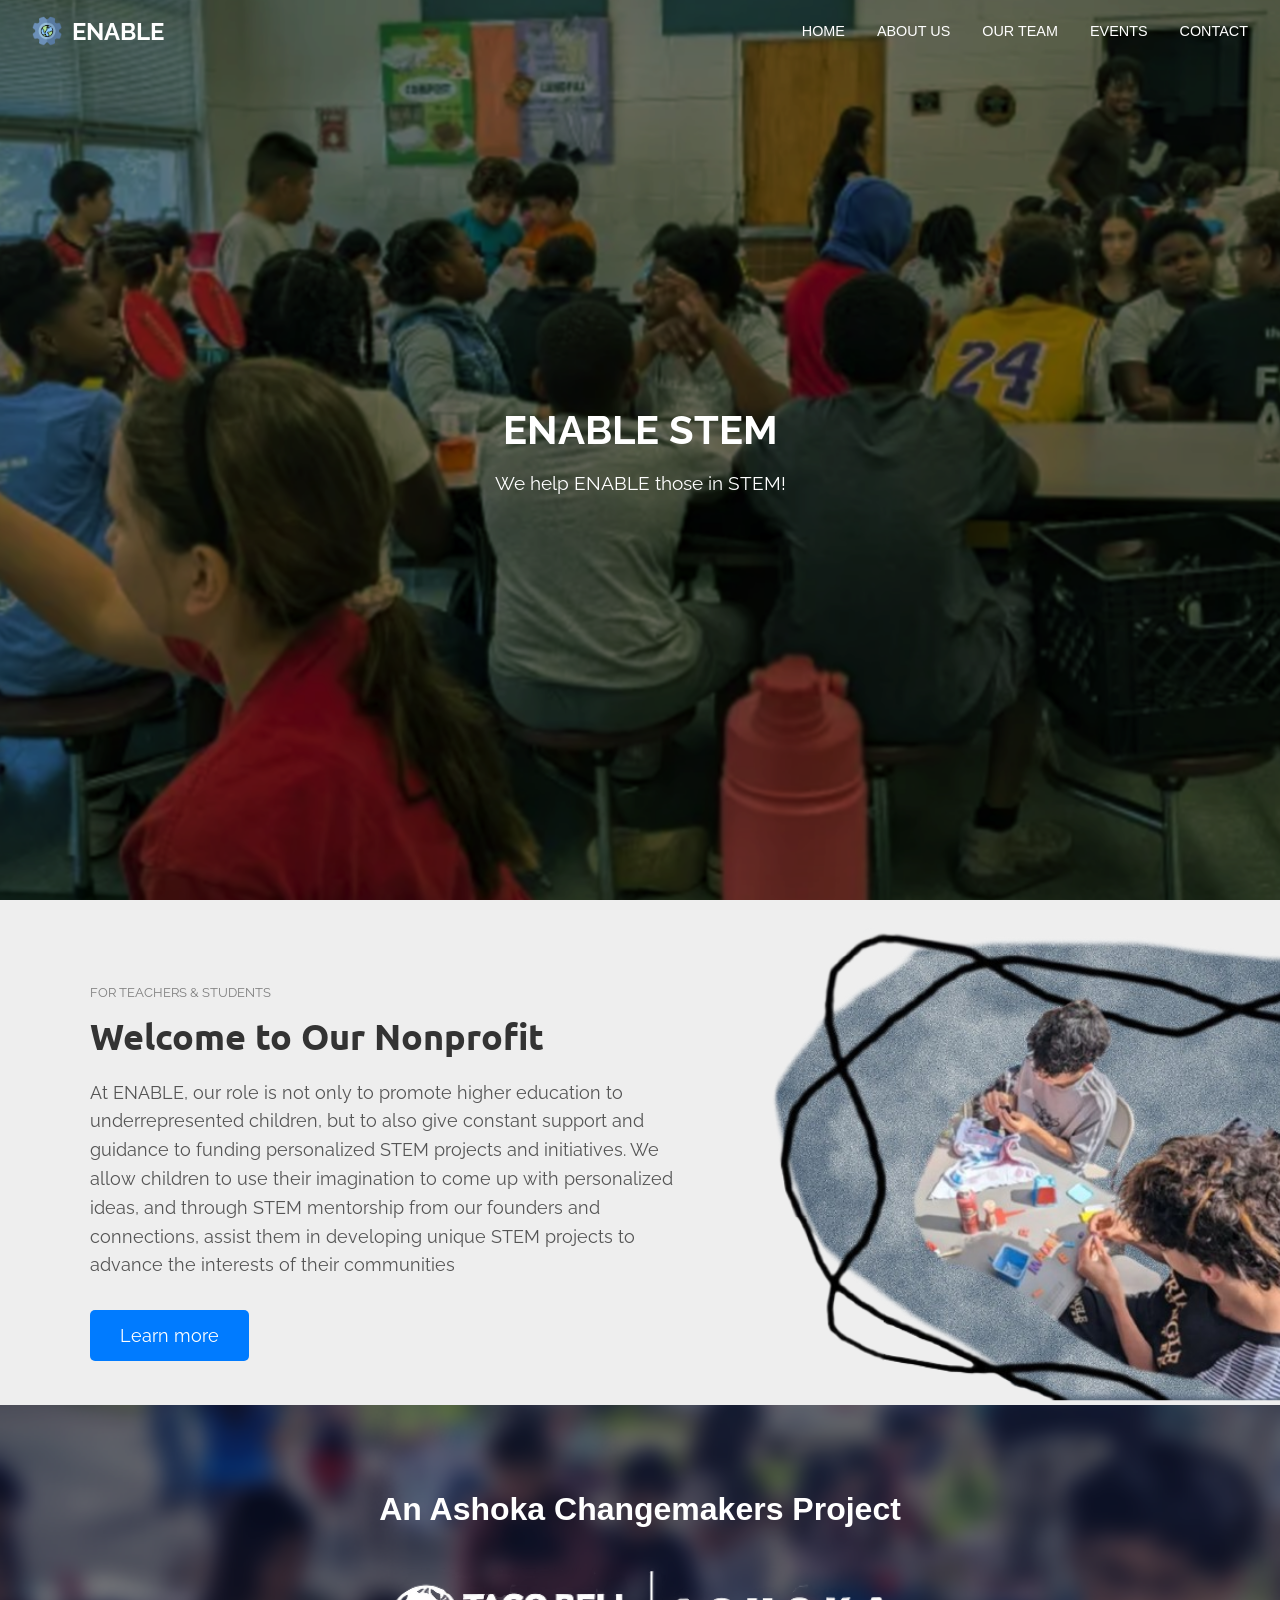
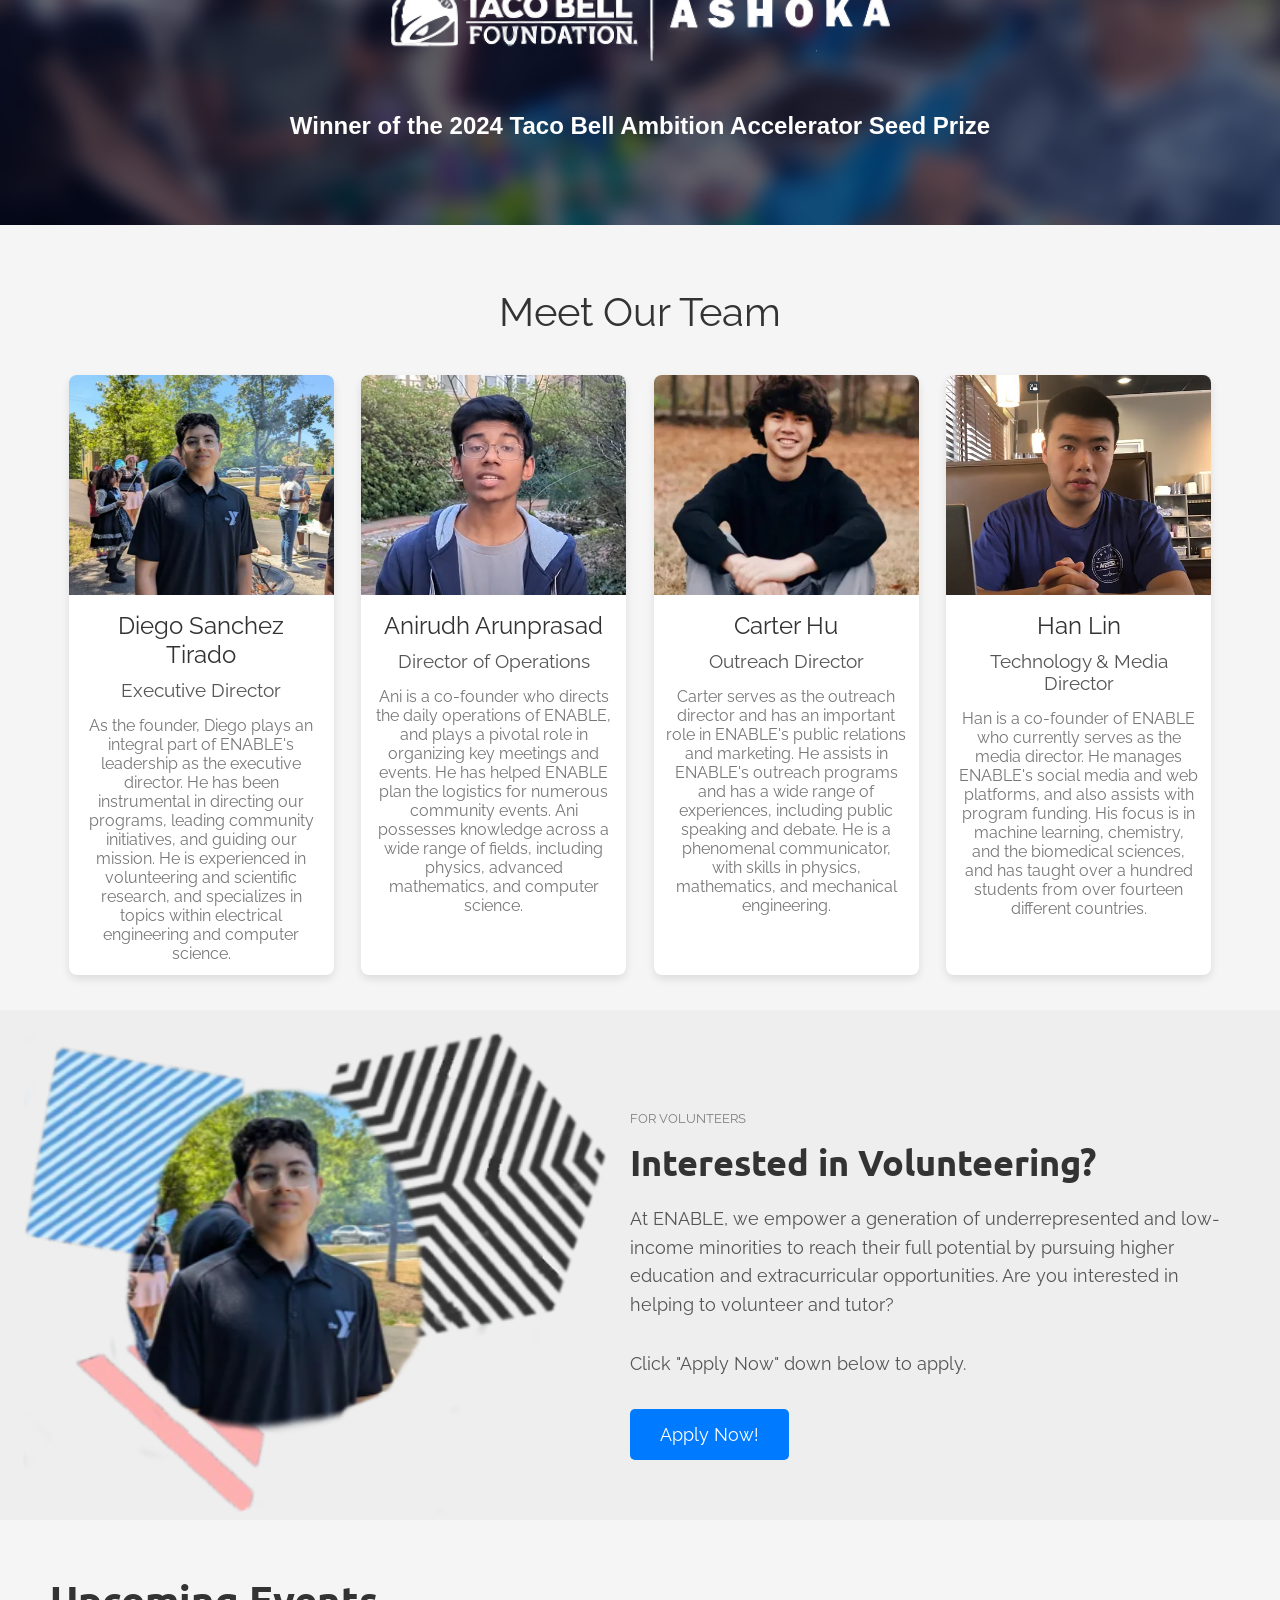
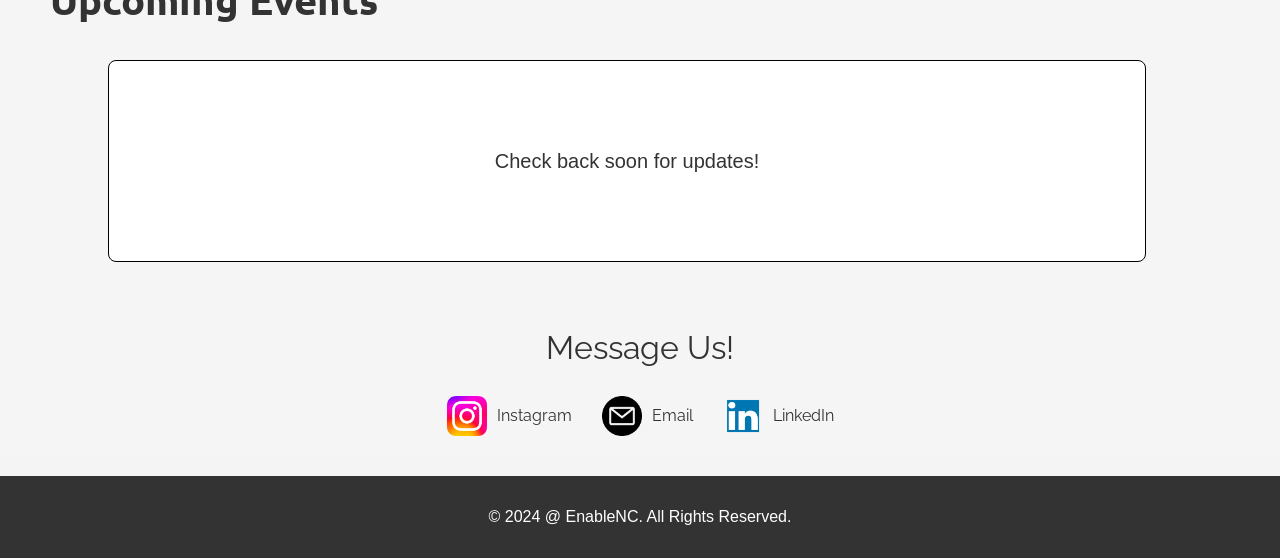
==== commit caffc01f: "last" ====
--- a/index.html
+++ b/index.html
@@ -78,7 +78,7 @@
                     <img src="assets/carter.webp" alt="carter">
                     <div class="card-content">
                         <div class="card-title">Carter Hu</div>
-                        <div class="card-subtitle">Outreach Director & Public Relations</div>
+                        <div class="card-subtitle">Outreach Director</div>
                         <div class="card-paragraph">Carter serves as the outreach director and has an important role in ENABLE's public relations and marketing. He assists in ENABLE's outreach programs and has a wide range of experiences, including public speaking and debate. He is a phenomenal communicator, with skills in physics, mathematics, and mechanical engineering.</div>
                     </div>
                 </div>
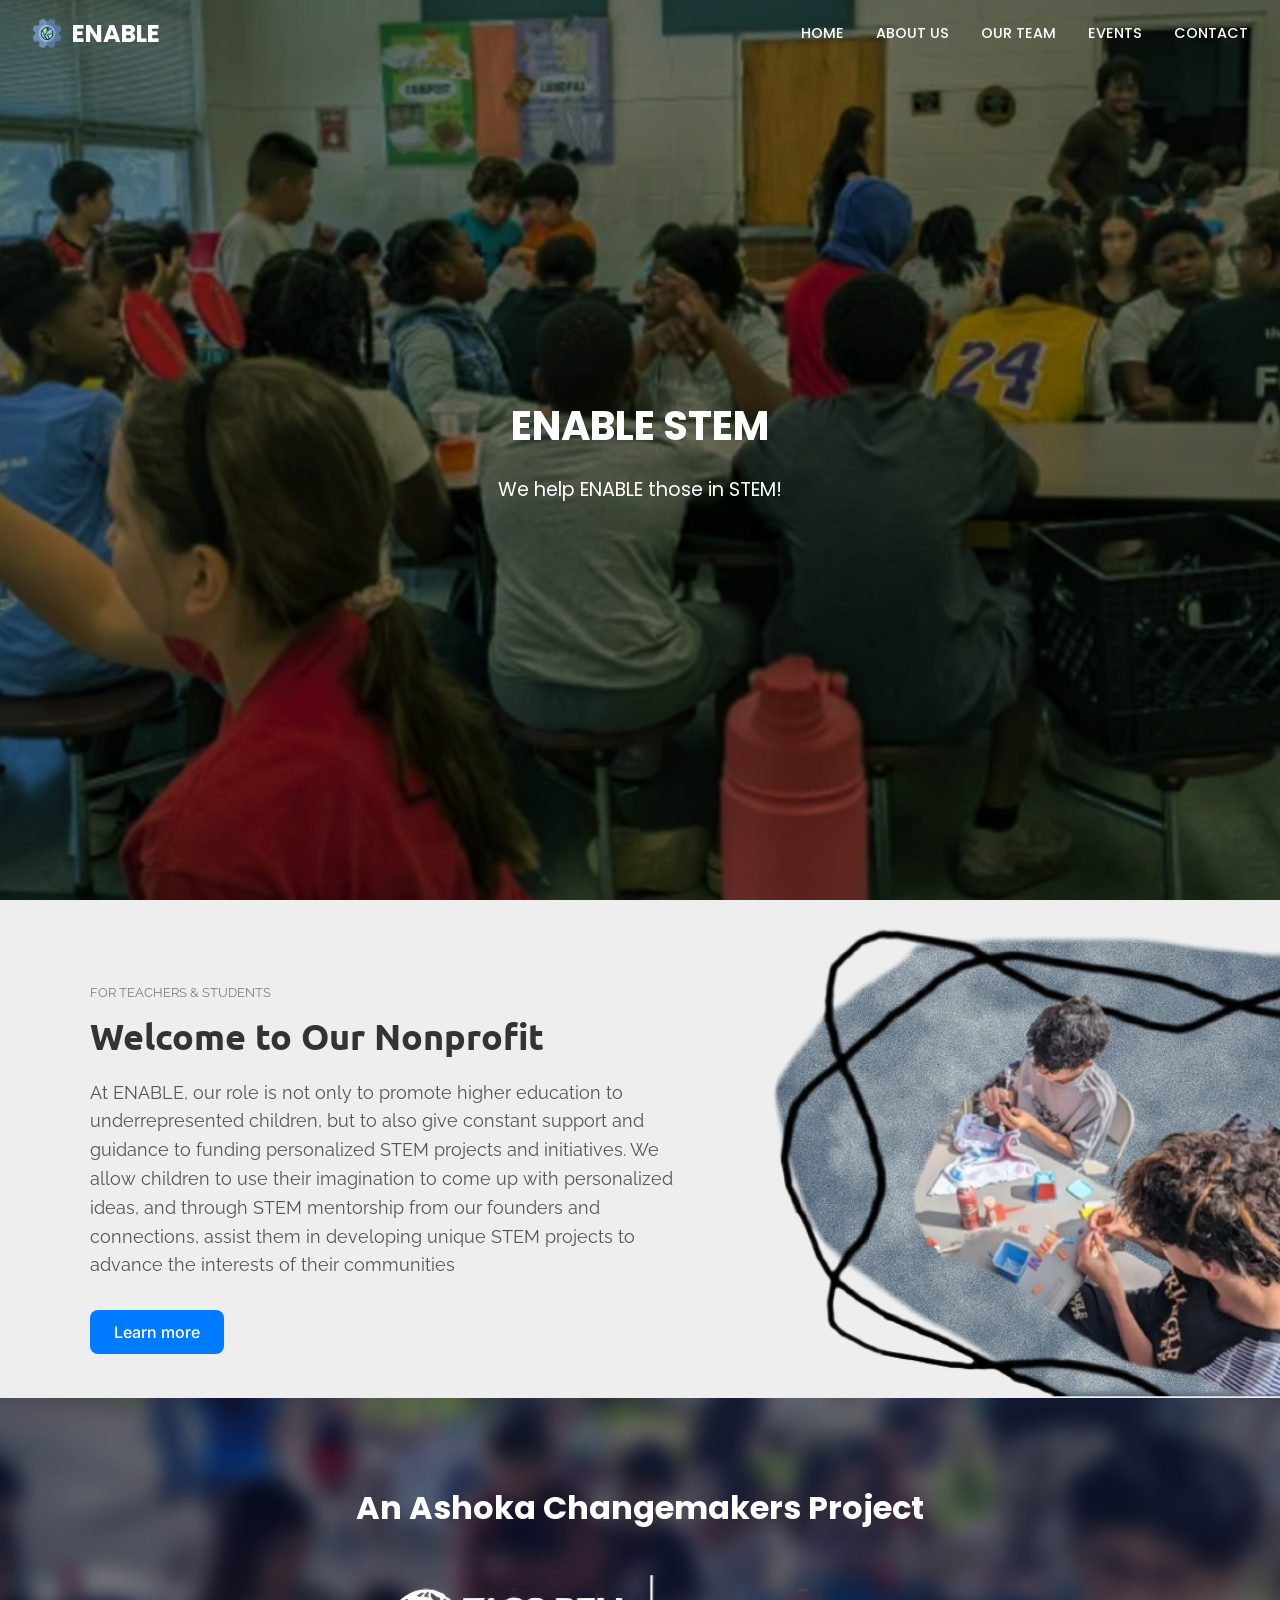
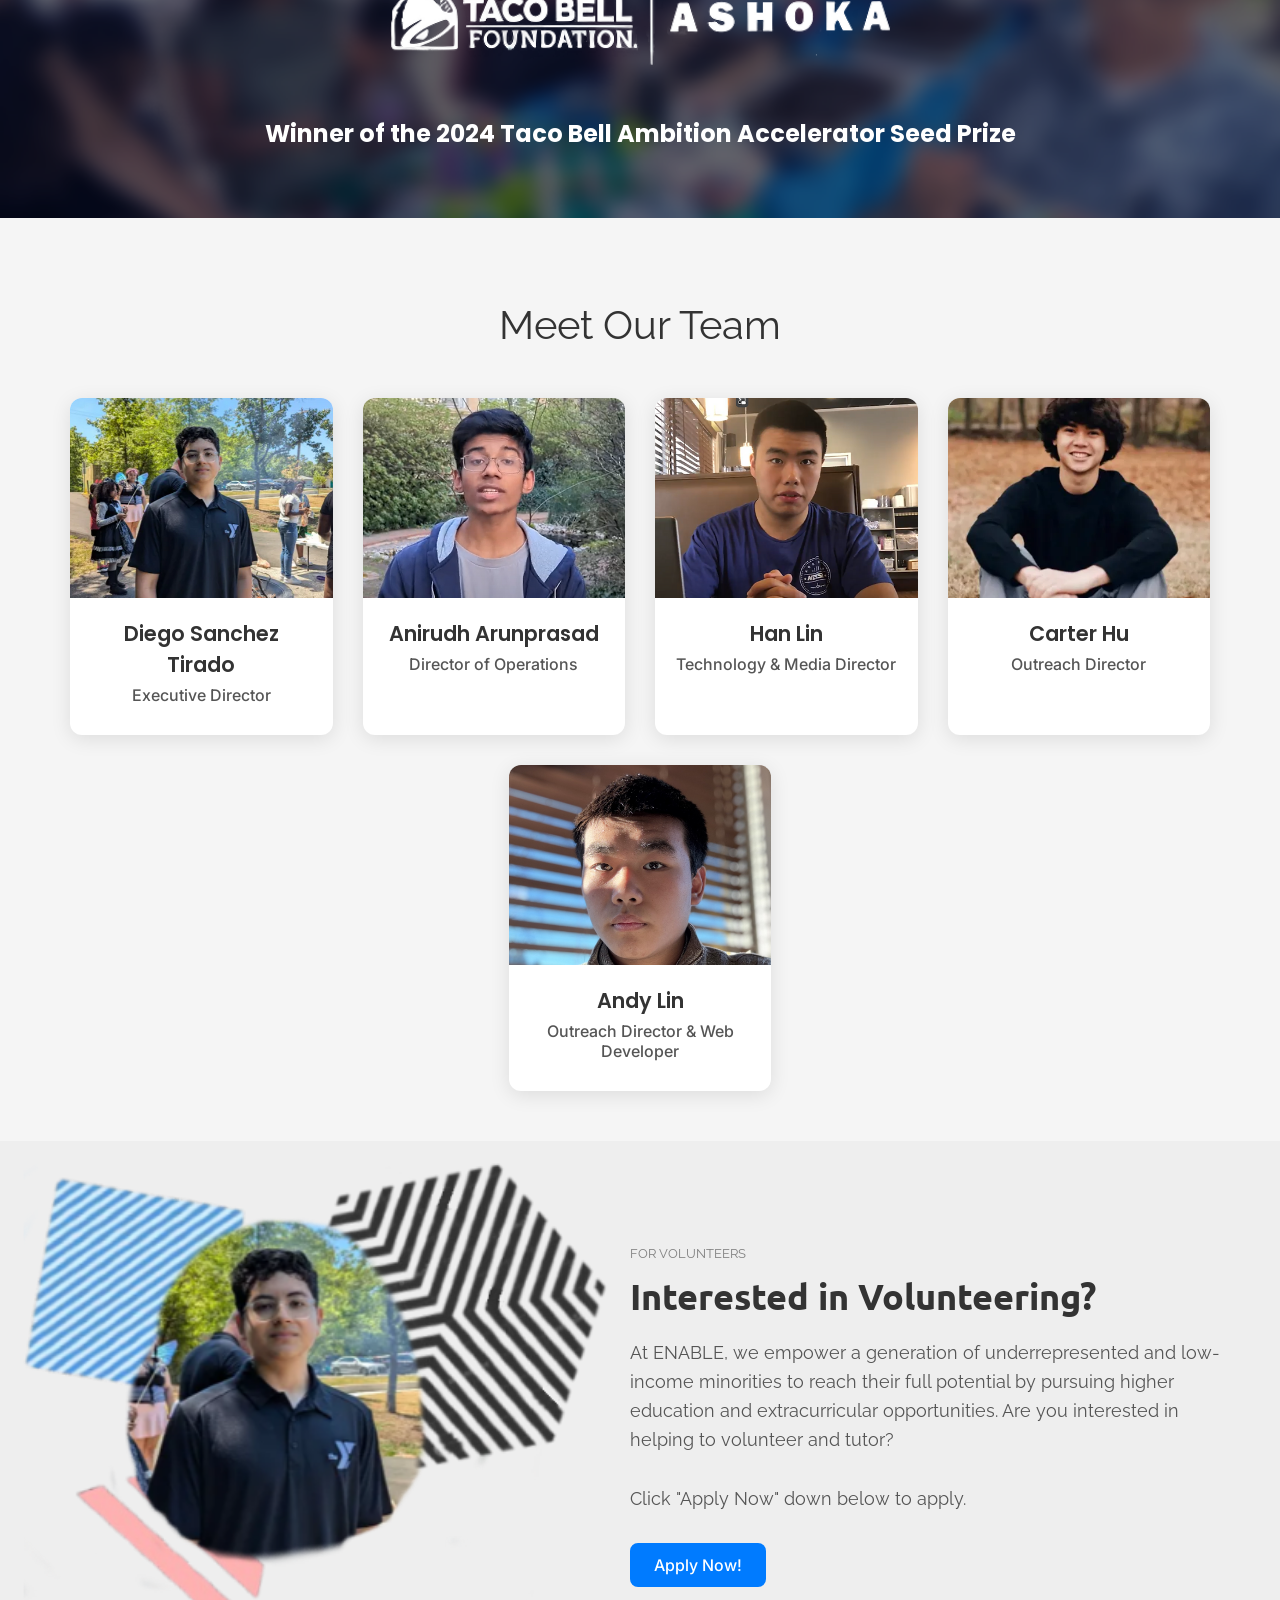
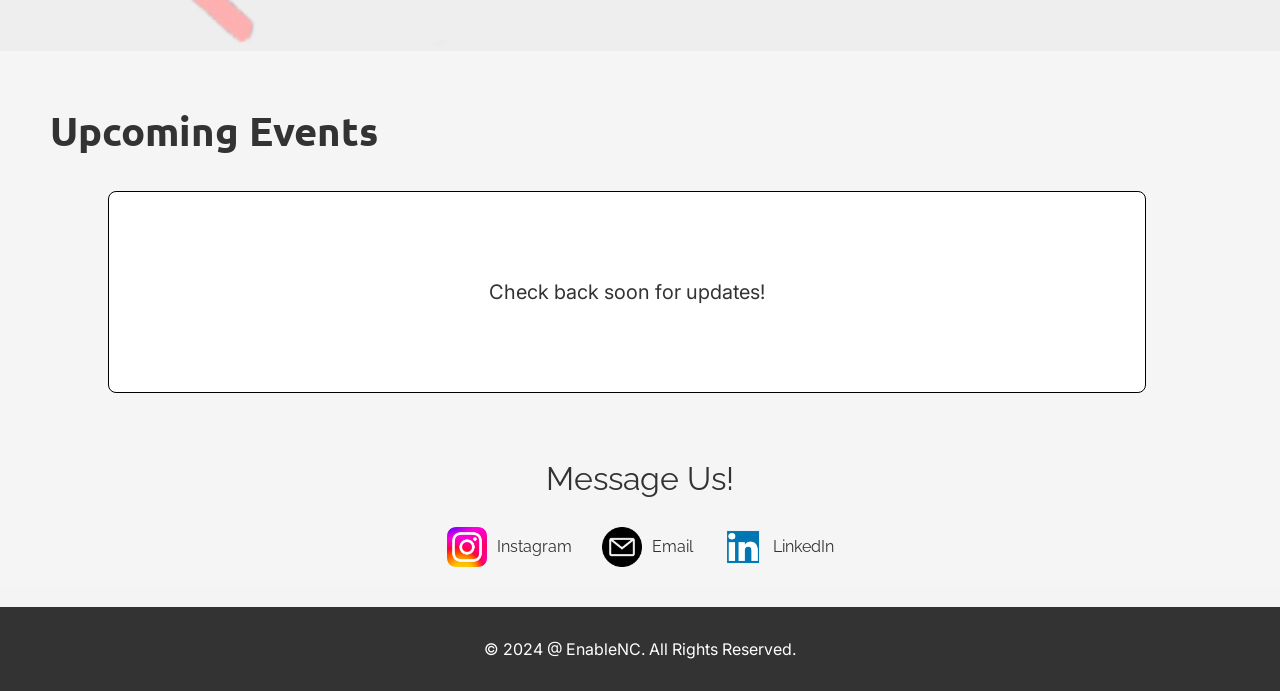
==== commit a8891ee3: "init" ====
--- a/index.html
+++ b/index.html
@@ -55,43 +55,46 @@
                 <img src="assets/tacobell2.png" alt="Changemakers Logo" class="banner-logo">
                 <h3>Winner of the 2024 Taco Bell Ambition Accelerator Seed Prize</h3>
             </section>
-        <section class="meet-our-team"id="meet-our-team">
-            <h1>Meet Our Team</h1>
-            <div class="team-container">
-                <div class="card">
-                    <img src="assets/diego2.webp" alt="diego2">
-                    <div class="card-content">
-                        <div class="card-title">Diego Sanchez Tirado</div>
-                        <div class="card-subtitle">Executive Director</div>
-                        <div class="card-paragraph">As the founder, Diego plays an integral part of ENABLE's leadership as the executive director. He has been instrumental in directing our programs, leading community initiatives, and guiding our mission. He is experienced in volunteering and scientific research, and specializes in topics within electrical engineering and computer science.</div>
-                    </div>
-                </div>
-                <div class="card">
-                    <img src="assets/ani.webp" alt="Anirudh">
-                    <div class="card-content">
-                        <div class="card-title">Anirudh Arunprasad</div>
-                        <div class="card-subtitle">Director of Operations</div>
-                        <div class="card-paragraph">Ani is a co-founder who directs the daily operations of ENABLE, and plays a pivotal role in organizing key meetings and events. He has helped ENABLE plan the logistics for numerous community events. Ani possesses knowledge across a wide range of fields, including physics, advanced mathematics, and computer science.</div>
-                    </div>
-                </div>
-                <div class="card">
-                    <img src="assets/carter.webp" alt="carter">
-                    <div class="card-content">
-                        <div class="card-title">Carter Hu</div>
-                        <div class="card-subtitle">Outreach Director</div>
-                        <div class="card-paragraph">Carter serves as the outreach director and has an important role in ENABLE's public relations and marketing. He assists in ENABLE's outreach programs and has a wide range of experiences, including public speaking and debate. He is a phenomenal communicator, with skills in physics, mathematics, and mechanical engineering.</div>
-                    </div>
-                </div>
-                <div class="card">
-                    <img src="assets/han.webp" alt="han">
-                    <div class="card-content">
-                        <div class="card-title">Han Lin</div>
-                        <div class="card-subtitle">Technology & Media Director</div>
-                        <div class="card-paragraph">Han is a co-founder of ENABLE who currently serves as the media director. He manages ENABLE's social media and web platforms, and also assists with program funding. His focus is in machine learning, chemistry, and the biomedical sciences, and has taught over a hundred students from over fourteen different countries.</div>
-                    </div>
-                </div>               
+        <section class="meet-our-team" id="meet-our-team">
+    <h1>Meet Our Team</h1>
+    <div class="team-container">
+        <div class="card">
+            <img src="assets/diego2.webp" alt="diego2">
+            <div class="card-content">
+                <div class="card-title">Diego Sanchez Tirado</div>
+                <div class="card-subtitle">Executive Director</div>
             </div>
-        </section>
+        </div>
+        <div class="card">
+            <img src="assets/ani.webp" alt="Anirudh">
+            <div class="card-content">
+                <div class="card-title">Anirudh Arunprasad</div>
+                <div class="card-subtitle">Director of Operations</div>
+            </div>
+        </div>
+        <div class="card">
+            <img src="assets/han.webp" alt="han">
+            <div class="card-content">
+                <div class="card-title">Han Lin</div>
+                <div class="card-subtitle">Technology & Media Director</div>
+            </div>
+        </div>
+        <div class="card">
+            <img src="assets/carter.webp" alt="carter">
+            <div class="card-content">
+                <div class="card-title">Carter Hu</div>
+                <div class="card-subtitle">Outreach Director</div>
+            </div>
+        </div>
+        <div class="card">
+            <img src="assets/andy.png" alt="New Member">
+            <div class="card-content">
+                <div class="card-title">Andy Lin</div>
+                <div class="card-subtitle">Outreach Director & Web Developer </div>
+            </div>
+        </div>               
+    </div>
+</section>
         <section class="intro-content">
              <div class="intro-image-container">
                 <img src="assets/diego1.png" alt="Intro Image" class="intro-image">
@@ -143,7 +146,7 @@
                 <img src="assets/instagram.png" alt="Instagram">
                 <span>Instagram</span>
             </a>
-            <a href="mailto:youremail@example.com">
+            <a href="/cdn-cgi/l/email-protection#1861776d6a7d75797174587d60797568747d367b7775">
                 <img src="assets/email.png" alt="Email">
                 <span>Email</span>
             </a>
@@ -156,6 +159,7 @@
     <footer>
         <p>&copy; 2024 @ EnableNC. All Rights Reserved.</p>
     </footer>
-    <script src="script.js"></script>
+    <script data-cfasync="false" src="/cdn-cgi/scripts/5c5dd728/cloudflare-static/email-decode.min.js"></script><script src="script.js"></script>
 </body>
 </html>
+
--- a/styles.css
+++ b/styles.css
@@ -1,453 +1,530 @@
+@import url("https://fonts.googleapis.com/css2?family=Inter:wght@300;400;500;600;700&family=Poppins:wght@300;400;500;600;700&display=swap");
+
 html {
-    height: 100%;
-    margin: 0;
-    padding: 0;
-    overflow-x: hidden; /* Prevent horizontal overflow */
+  height: 100%;
+  margin: 0;
+  padding: 0;
+  overflow-x: hidden; /* Prevent horizontal overflow */
 }
 body {
-    font-family: Arial, sans-serif;
-    margin: 0;
-    padding: 0;
-    background-color: #f4f4f4;
-    color: #333;
-    overflow-x: hidden;
+  font-family: "Inter", sans-serif;
+  margin: 0;
+  padding: 0;
+  background-color: #f4f4f4;
+  color: #333;
+  overflow-x: hidden;
 }
 
 header {
-    position: relative;
-    height: 100vh;
-    overflow: hidden;
+  position: relative;
+  height: 100vh;
+  overflow: hidden;
 }
 
 nav {
-    position: fixed;
-    top: 0;
-    left: 0;
+  position: fixed;
+  top: 0;
+  left: 0;
+  width: 100%;
+  display: flex;
+  justify-content: space-between;
+  align-items: center;
+  padding: 1rem 2rem;
+  box-sizing: border-box;
+  z-index: 1000;
+  transition: background 0.3s, color 0.3s;
+  font-family: "Poppins", sans-serif;
+  font-weight: 500;
+}
+
+nav .logo {
+  font-size: 1.5rem;
+  font-weight: bold;
+  font-family: "Poppins", sans-serif;
+  font-weight: 700;
+}
+
+nav.transparent {
+  background: transparent;
+  color: #fff;
+}
+
+nav.scrolled {
+  background: #fff;
+  color: #333;
+  box-shadow: 0 2px 4px rgba(0, 0, 0, 0.1);
+}
+
+nav .nav-links {
+  display: flex;
+  align-items: center;
+}
+
+nav .nav-links a {
+  margin-left: 2rem;
+  text-decoration: none;
+  text-transform: uppercase;
+  font-size: 0.9rem;
+  transition: color 0.3s;
+}
+
+nav.transparent .nav-links a {
+  color: #fff;
+}
+
+nav.scrolled .nav-links a {
+  color: #333;
+}
+
+nav.transparent .nav-links a:hover {
+  color: #ddd;
+}
+
+nav.scrolled .nav-links a:hover {
+  color: #555;
+}
+
+nav.transparent {
+  background: transparent;
+  color: #fff;
+}
+
+nav.scrolled {
+  background: #fff;
+  color: #333;
+  transition: background 0.3s, color 0.3s;
+}
+
+.parallax {
+  background-image: url("assets/enablekids.png"); /* Replace with your image path */
+  height: 100vh;
+  background-attachment: fixed;
+  background-position: center;
+  background-repeat: no-repeat;
+  background-size: cover;
+  position: relative;
+  z-index: 0;
+  filter: brightness(50%);
+}
+
+.intro {
+  position: absolute;
+  top: 50%;
+  left: 50%;
+  transform: translate(-50%, -50%);
+  color: #fff;
+  text-align: center;
+  z-index: 2;
+  font-family: "Poppins", sans-serif;
+}
+
+.intro h2 {
+  font-size: 2.5rem;
+  margin-bottom: 1rem;
+  font-weight: 700;
+}
+
+.intro p {
+  font-size: 1.2rem;
+  margin-bottom: 2rem;
+  font-weight: 400;
+}
+
+.cta-form {
+  display: flex;
+  justify-content: center;
+  align-items: center;
+}
+
+.cta-form input[type="email"] {
+  padding: 0.8rem;
+  font-size: 1rem;
+  border: none;
+  border-radius: 5px 0 0 5px;
+  outline: none;
+}
+
+.cta-form button {
+  padding: 0.8rem 1.5rem;
+  font-size: 1rem;
+  border: none;
+  border-radius: 0 5px 5px 0;
+  background-color: #28a745;
+  color: #fff;
+  cursor: pointer;
+  outline: none;
+}
+
+.container {
+  padding: 2rem;
+}
+
+footer {
+  background: #333;
+  color: #fff;
+  text-align: center;
+  padding: 1rem 0;
+  width: 100%;
+}
+
+.meet-our-team {
+  text-align: center;
+  background-color: #f5f5f5;
+  padding: 50px 0;
+}
+
+.meet-our-team h1 {
+  font-size: 2.5rem;
+  margin-bottom: 50px;
+  font-weight: normal;
+  font-family: "Raleway", sans-serif;
+}
+
+.team-container {
+  display: flex;
+  flex-wrap: wrap;
+  justify-content: center;
+  gap: 30px;
+  padding: 0 70px;
+  max-width: 97%;
+  margin: 0 auto;
+}
+
+.card {
+  background-color: #fff;
+  border-radius: 12px;
+  box-shadow: 0 4px 20px rgba(0, 0, 0, 0.1);
+  overflow: hidden;
+  transition: transform 0.3s, box-shadow 0.3s;
+  display: flex;
+  flex-direction: column;
+  width: calc(20% - 24px);
+  min-width: 250px;
+}
+
+.card:hover {
+  transform: translateY(-5px);
+  box-shadow: 0 6px 25px rgba(0, 0, 0, 0.15);
+}
+
+.card img {
+  width: 100%;
+  height: 200px;
+  object-fit: cover;
+}
+
+.card-content {
+  padding: 20px;
+  flex-grow: 1;
+  display: flex;
+  flex-direction: column;
+}
+
+.card-title {
+  font-size: 1.3em;
+  margin-bottom: 5px;
+  font-family: "Poppins", sans-serif;
+  font-weight: 600;
+}
+
+.card-subtitle {
+  font-size: 1em;
+  color: #555;
+  margin-bottom: 10px;
+  font-family: "Inter", sans-serif;
+  font-weight: 500;
+}
+
+.card-paragraph {
+  font-size: 0.9em;
+  color: #777;
+  flex-grow: 1;
+}
+
+@media (max-width: 1400px) {
+  .card {
+    width: calc(25% - 22.5px);
+  }
+}
+
+@media (max-width: 1100px) {
+  .card {
+    width: calc(33.33% - 20px);
+  }
+}
+
+@media (max-width: 800px) {
+  .card {
+    width: calc(50% - 15px);
+  }
+}
+
+@media (max-width: 550px) {
+  .card {
     width: 100%;
-    display: flex;
-    justify-content: space-between;
-    align-items: center;
-    padding: 1rem 2rem;
-    box-sizing: border-box;
-    z-index: 1000;
-    transition: background 0.3s, color 0.3s;
-}
-
-nav .logo {
-    font-size: 1.5rem;
-    font-weight: bold;
-}
-
-nav.transparent {
-    background: transparent;
-    color: #fff;
-}
-
-nav.scrolled {
-    background: #fff;
-    color: #333;
-    box-shadow: 0 2px 4px rgba(0, 0, 0, 0.1);
-}
-
-nav .nav-links {
-    display: flex;
-    align-items: center;
-}
-
-nav .nav-links a {
-    margin-left: 2rem;
-    text-decoration: none;
-    text-transform: uppercase;
-    font-size: 0.9rem;
-    transition: color 0.3s;
-}
-
-nav.transparent .nav-links a {
-    color: #fff;
-}
-
-nav.scrolled .nav-links a {
-    color: #333;
-}
-
-nav.transparent .nav-links a:hover {
-    color: #ddd;
-}
-
-nav.scrolled .nav-links a:hover {
-    color: #555;
-}
-
-nav.transparent {
-    background: transparent;
-    color: #fff;
-}
-
-nav.scrolled {
-    background: #fff;
-    color: #333;
-    transition: background 0.3s, color 0.3s;
-}
-
-.parallax {
-    background-image: url('assets/enablekids.png'); /* Replace with your image path */
-    height: 100vh;
-    background-attachment: fixed;
-    background-position: center;
-    background-repeat: no-repeat;
-    background-size: cover;
-    position: relative;
-    z-index: 0;
-    filter: brightness(50%);
-}
-
-.intro {
-    position: absolute;
-    top: 50%;
-    left: 50%;
-    transform: translate(-50%, -50%);
-    color: #fff;
-    text-align: center;
-    z-index: 2;
-    font-family: 'Raleway','Ubuntu',sans-serif;
-}
-
-.intro h2 {
-    font-size: 2.5rem;
-    margin-bottom: 1rem;
-}
-
-.intro p {
-    font-size: 1.2rem;
-    margin-bottom: 2rem;
-}
-
-.cta-form {
-    display: flex;
-    justify-content: center;
-    align-items: center;
-}
-
-.cta-form input[type="email"] {
-    padding: 0.8rem;
-    font-size: 1rem;
-    border: none;
-    border-radius: 5px 0 0 5px;
-    outline: none;
-}
-
-.cta-form button {
-    padding: 0.8rem 1.5rem;
-    font-size: 1rem;
-    border: none;
-    border-radius: 0 5px 5px 0;
-    background-color: #28a745;
-    color: #fff;
-    cursor: pointer;
-    outline: none;
-}
-
-.container {
-    padding: 2rem;
-}
-
-footer {
-    background: #333;
-    color: #fff;
-    text-align: center;
-    padding: 1rem 0;
-    width: 100%;
-}
-
-.team-container {
-    display: flex;
-    justify-content: space-between;
-    flex-wrap: wrap;
-    padding-left: 5%;
-    padding-right: 5%;
+  }
+}
+
+@media (max-width: 1200px) {
+  .team-container {
+    grid-template-columns: repeat(auto-fit, minmax(200px, 1fr));
+  }
+}
+
+@media (max-width: 768px) {
+  .team-container {
+    grid-template-columns: repeat(auto-fit, minmax(250px, 1fr));
+  }
+}
+
+.h1 {
+  padding-left: 5%;
+}
+
+.intro-content {
+  display: flex;
+  align-items: center;
+  justify-content: space-between;
+  padding: 50px;
+  padding-top: 5.5%;
+  padding-bottom: 3.4%;
+  background-color: #eeeeee;
+}
+
+.intro-text {
+  max-width: 600px;
+  margin-left: 40px;
+}
+
+.intro-text h2 {
+  font-size: 36px;
+  margin-bottom: 20px;
+  color: #333;
+  margin-top: 10px;
+  font-family: "Ubuntu", sans-serif;
+}
+
+.intro-text p {
+  font-size: 18px;
+  line-height: 1.6;
+  color: #555;
+  margin-bottom: 30px;
+  font-family: "Raleway", sans-serif;
+}
+
+.cta-button {
+  font-family: "Inter", sans-serif;
+  font-weight: 500;
+  padding: 12px 24px;
+  font-size: 16px;
+  color: #fff;
+  background-color: #007bff;
+  border: none;
+  border-radius: 8px;
+  cursor: pointer;
+  text-decoration: none;
+  transition: background-color 0.3s, transform 0.2s;
+}
+
+.cta-button:hover {
+  background-color: #0056b3;
+  transform: translateY(-2px);
+}
+
+.intro-image-container {
+  position: relative;
+  max-width: 600px;
+}
+
+.intro-image {
+  width: 100%;
+  height: auto;
+  transform: scale(1.25);
+  margin-right: 100px;
+}
+
+.intro-image-container:before {
+  content: "";
+  position: absolute;
+  top: -20px;
+  left: -20px;
+  width: 100%;
+  height: 100%;
+  background-color: rgba(0, 0, 0, 0.05);
+  z-index: -1;
+  transform: translate(10px, 10px);
+  box-shadow: 10px 10px 20px rgba(0, 0, 0, 0.1);
+}
+.intro-text .small-text {
+  font-size: 0.8rem;
+  color: grey;
+  margin-bottom: 10px;
 }
 
 .card {
-    background-color: #fff;
-    border-radius: 8px;
-    box-shadow: 0 4px 8px rgba(0, 0, 0, 0.1);
-    width: 23%;
-    margin-bottom: 20px;
-    text-align: center;
-    overflow: hidden;
-    margin: 5px;
-}
-
-.card img {
-    width: 100%;
-    height: auto;
-}
-
-.card-content {
-    padding: 12px;
-}
-
-.card-title {
-    font-size: 1.5em;
-    margin-bottom: 10px;
-}
-
-.card-subtitle {
-    font-size: 1.2em;
-    color: #555;
-    margin-bottom: 15px;
-}
-
-.card-paragraph {
-    font-size: 1em;
-    color: #777;
-}
-
-.h1 {
-    padding-left: 5%;
-}
-
-.intro-content {
-    display: flex;
-    align-items: center;
-    justify-content: space-between;
-    padding: 50px;
-    padding-top: 5.5%;
-    padding-bottom: 3.4%;
-    background-color: #eeeeee;
-}
-
-.intro-text {
-    max-width: 600px;
-    margin-left: 40px;
-}
-
-.intro-text h2 {
-    font-size: 36px;
-    margin-bottom: 20px;
-    color: #333;
-    margin-top: 10px;
-    font-family: 'Ubuntu',sans-serif;
-}
-
-.intro-text p {
-    font-size: 18px;
-    line-height: 1.6;
-    color: #555;
-    margin-bottom: 30px;
-    font-family: 'Raleway',sans-serif;
-}
-
-.cta-button {
-    padding: 15px 30px;
-    font-size: 18px;
-    color: #fff;
-    background-color: #007bff;
-    border: none;
-    border-radius: 5px;
-    cursor: pointer;
-    text-decoration: none;
-    font-family: 'Raleway',sans-serif;
-}
-
-.cta-button:hover {
-    background-color: #0056b3;
-}
-
-.intro-image-container {
-    position: relative;
-    max-width: 600px;
-}
-
-.intro-image {
-    width: 100%;
-    height: auto;
-    transform: scale(1.25);
-    margin-right: 100px;
-}
-
-.intro-image-container:before {
-    content: '';
-    position: absolute;
-    top: -20px;
-    left: -20px;
-    width: 100%;
-    height: 100%;
-    background-color: rgba(0, 0, 0, 0.05);
-    z-index: -1;
-    transform: translate(10px, 10px);
-    box-shadow: 10px 10px 20px rgba(0, 0, 0, 0.1);
-}
-.intro-text .small-text {
-    font-size: 0.8rem; 
-    color: grey; 
-    margin-bottom: 10px;
-}
-.meet-our-team {
-    text-align: center;
-    background-color: #f5f5f5; 
-    padding: 30px 0; 
-}
-
-.meet-our-team h1 {
-    font-size: 2.5rem; 
-    margin-bottom: 35px; 
-    font-weight: normal;
-    font-family: 'Raleway',sans-serif;
-}
-.card {
-    font-family: 'Raleway','Ubuntu', sans-serif;
+  font-family: "Raleway", "Ubuntu", sans-serif;
+}
+h1,
+h2,
+h3,
+h4,
+h5,
+h6 {
+  font-family: "Poppins", sans-serif;
 }
 .banner {
-    text-align: center;
-    background-image: url('assets/banner.png'); 
-    background-size: cover;
-    background-position: center;
-    color: white; 
-    padding: 60px 20px;
-    position: relative;
-    height: 300px;
+  text-align: center;
+  background-image: url("assets/banner.png");
+  background-size: cover;
+  background-position: center;
+  color: white;
+  padding: 60px 20px;
+  position: relative;
+  height: 300px;
 }
 
 .banner::before {
-    content: "";
-    position: absolute;
-    top: 0;
-    left: 0;
-    width: 100%;
-    height: 100%;
-    background: rgba(0, 0, 0, 0.5); 
-    z-index: 1;
-}
-
-.banner h2, .banner h3, .banner-logo {
-    position: relative;
-    z-index: 2;
+  content: "";
+  position: absolute;
+  top: 0;
+  left: 0;
+  width: 100%;
+  height: 100%;
+  background: rgba(0, 0, 0, 0.5);
+  z-index: 1;
+}
+
+.banner h2,
+.banner h3,
+.banner-logo {
+  position: relative;
+  z-index: 2;
 }
 
 .banner h2 {
-    font-size: 2rem;
-    margin-bottom: 20px;
+  font-size: 2rem;
+  margin-bottom: 20px;
 }
 
 .banner-logo {
-    width: auto; 
-    height: 100px;
-    margin: 20px 0;
+  width: auto;
+  height: 100px;
+  margin: 20px 0;
 }
 
 .banner h3 {
-    font-size: 1.5rem;
-    margin-top: 20px;
-    color: white;
+  font-size: 1.5rem;
+  margin-top: 20px;
+  color: white;
 }
 
 .upcoming-events {
-    text-align: left;
-    margin: 0 auto;
-    padding: 20px 0;
-    background-color: #f5f5f5;
+  text-align: left;
+  margin: 0 auto;
+  padding: 20px 0;
+  background-color: #f5f5f5;
 }
 
 .upcoming-title {
-    text-align: left;
-    margin-left: 50px;
-    font-size: 2.5rem;
-    margin-bottom: 20px;
-    font-family: 'Ubuntu','Raleway',sans-serif;
+  text-align: left;
+  margin-left: 50px;
+  font-size: 2.5rem;
+  margin-bottom: 20px;
+  font-family: "Ubuntu", "Raleway", sans-serif;
 }
 
 .events-wrapper {
-    max-width: 90%;
-    margin: 0 auto;
-    margin-left: 50px;
+  max-width: 90%;
+  margin: 0 auto;
+  margin-left: 50px;
 }
 
 .portfolio-item {
-    display: flex;
-    background: #fff;
-    margin-bottom: 1rem;
-    padding: 1rem;
-    border-radius: 8px;
-    box-shadow: 0 2px 4px rgba(0, 0, 0, 0.1);
+  display: flex;
+  background: #fff;
+  margin-bottom: 1rem;
+  padding: 1rem;
+  border-radius: 8px;
+  box-shadow: 0 2px 4px rgba(0, 0, 0, 0.1);
 }
 
 .portfolio-item img {
-    max-width: 200px;
-    margin-right: 1rem;
-    border-radius: 8px;
+  max-width: 200px;
+  margin-right: 1rem;
+  border-radius: 8px;
 }
 
 .portfolio-item .details {
-    max-width: 600px;
-    font-family: 'Raleway',sans-serif;
+  max-width: 600px;
+  font-family: "Raleway", sans-serif;
 }
 .contact-section {
-    text-align: center;
-    background-color: #f5f5f5;
-    padding:20px;
-    margin-bottom: 20px;
+  text-align: center;
+  background-color: #f5f5f5;
+  padding: 20px;
+  margin-bottom: 20px;
 }
 
 .contact-section h1 {
-    font-size: 2rem;
-    margin-bottom: 30px;
-    color: #333;
-    font-weight: normal;
-    font-family: 'Raleway','Ubuntu',sans-serif;
+  font-size: 2rem;
+  margin-bottom: 30px;
+  color: #333;
+  font-weight: normal;
+  font-family: "Raleway", "Ubuntu", sans-serif;
 }
 
 .contact-info {
-    display: flex;
-    justify-content: center;
-    gap: 30px;
+  display: flex;
+  justify-content: center;
+  gap: 30px;
 }
 
 .contact-info a {
-    text-decoration: none;
-    color: #333;
-    display: flex;
-    align-items: center;
-    gap: 10px;
-    transition: color 0.3s;
-    font-family: 'Raleway',sans-serif;
+  text-decoration: none;
+  color: #333;
+  display: flex;
+  align-items: center;
+  gap: 10px;
+  transition: color 0.3s;
+  font-family: "Raleway", sans-serif;
 }
 
 .contact-info a:hover {
-    color: #007bff;
+  color: #007bff;
 }
 
 .contact-info img {
-    width: 40px;
-    height: 40px;
+  width: 40px;
+  height: 40px;
 }
 .logo-icon {
-    width: 30px; 
-    height: auto;
-    margin-right: 10px; 
+  width: 30px;
+  height: auto;
+  margin-right: 10px;
 }
 .logo {
-    display: flex;
-    align-items: center;
-    font-family: 'Raleway', sans-serif;
+  display: flex;
+  align-items: center;
+  font-family: "Raleway", sans-serif;
 }
 .event-update-box {
-    display: flex;
-    justify-content: center;
-    align-items: center;
-    height: 200px; 
-    border: 1px solid black; 
-    text-align: center;
-    font-size: 20px; 
-    margin-left: 5%;
-    width: 90%; 
-    background-color: white;
-    border-radius: 8px;
-    margin-top: 3%;
+  display: flex;
+  justify-content: center;
+  align-items: center;
+  height: 200px;
+  border: 1px solid black;
+  text-align: center;
+  font-size: 20px;
+  margin-left: 5%;
+  width: 90%;
+  background-color: white;
+  border-radius: 8px;
+  margin-top: 3%;
 }
 .logo-link {
-    text-decoration: none; 
-    color: inherit; 
-    display: flex;
-    align-items: center; 
-}+  text-decoration: none;
+  color: inherit;
+  display: flex;
+  align-items: center;
+}
+
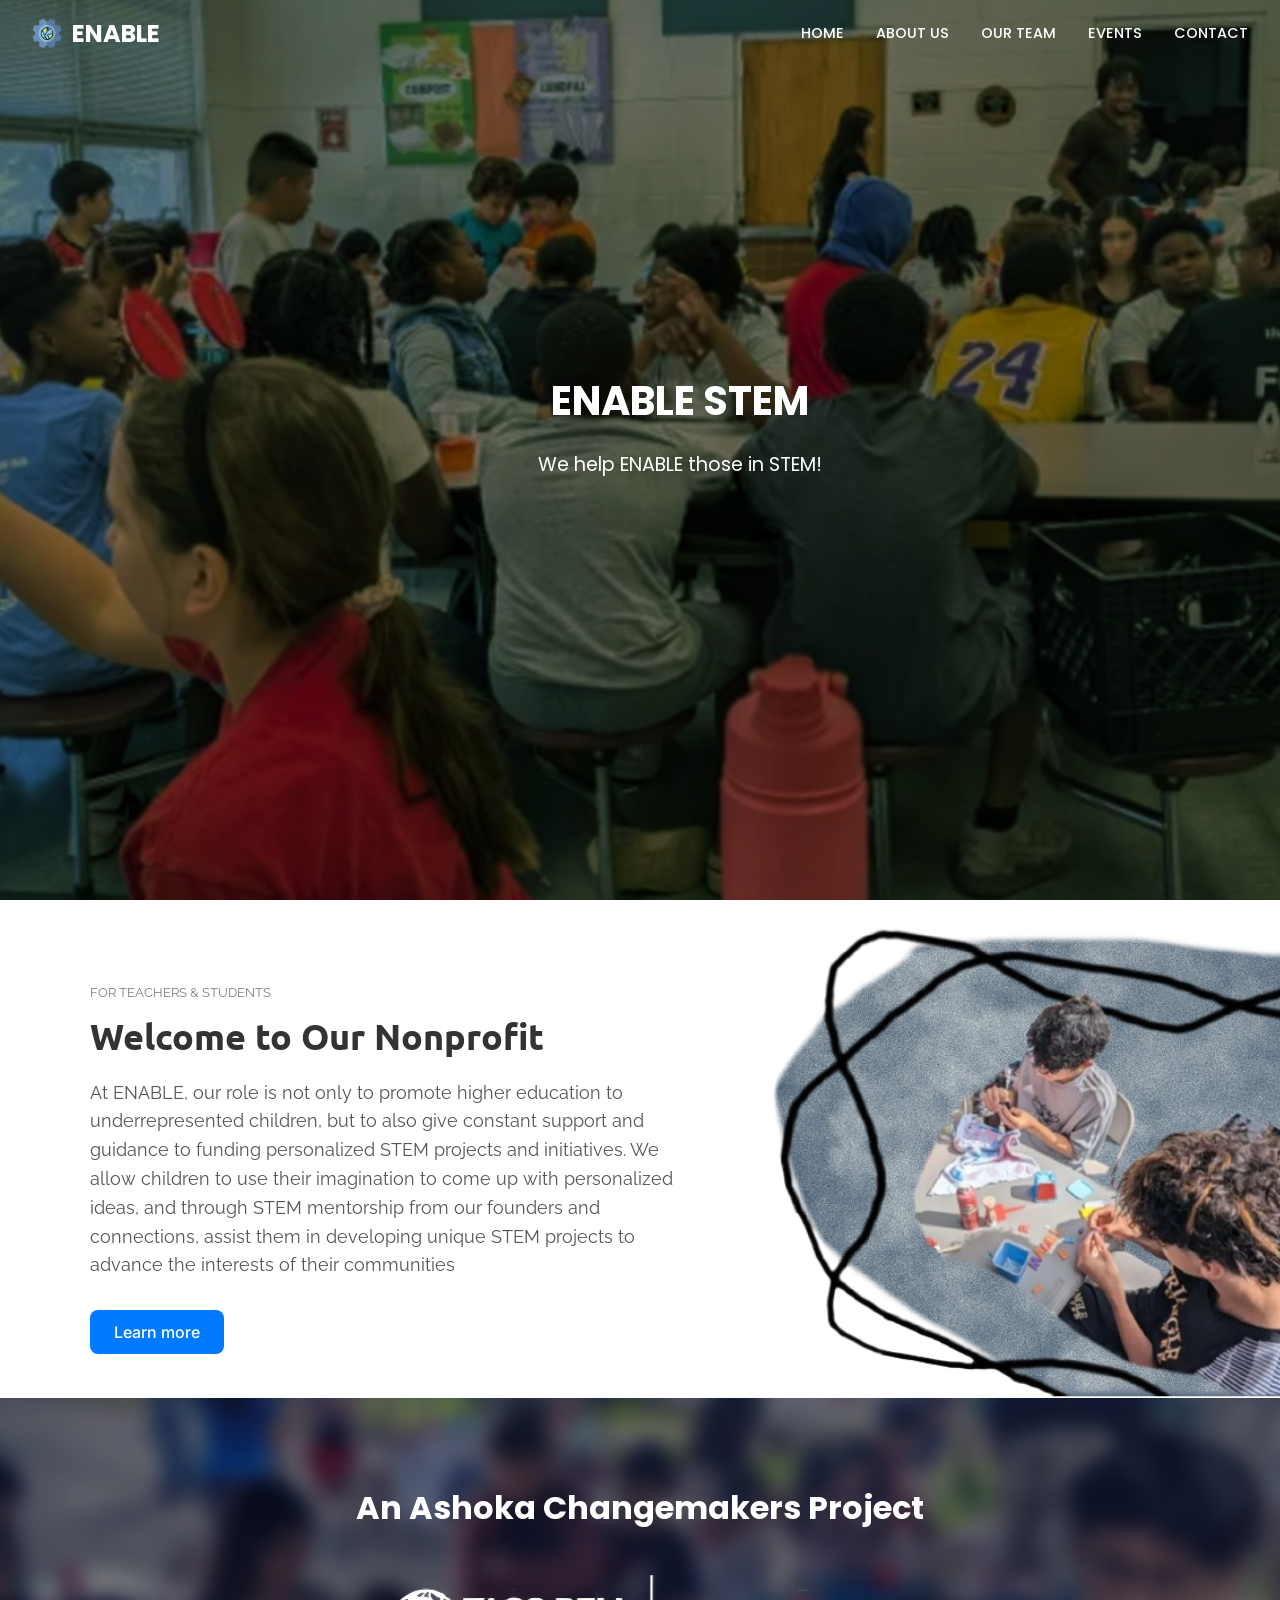
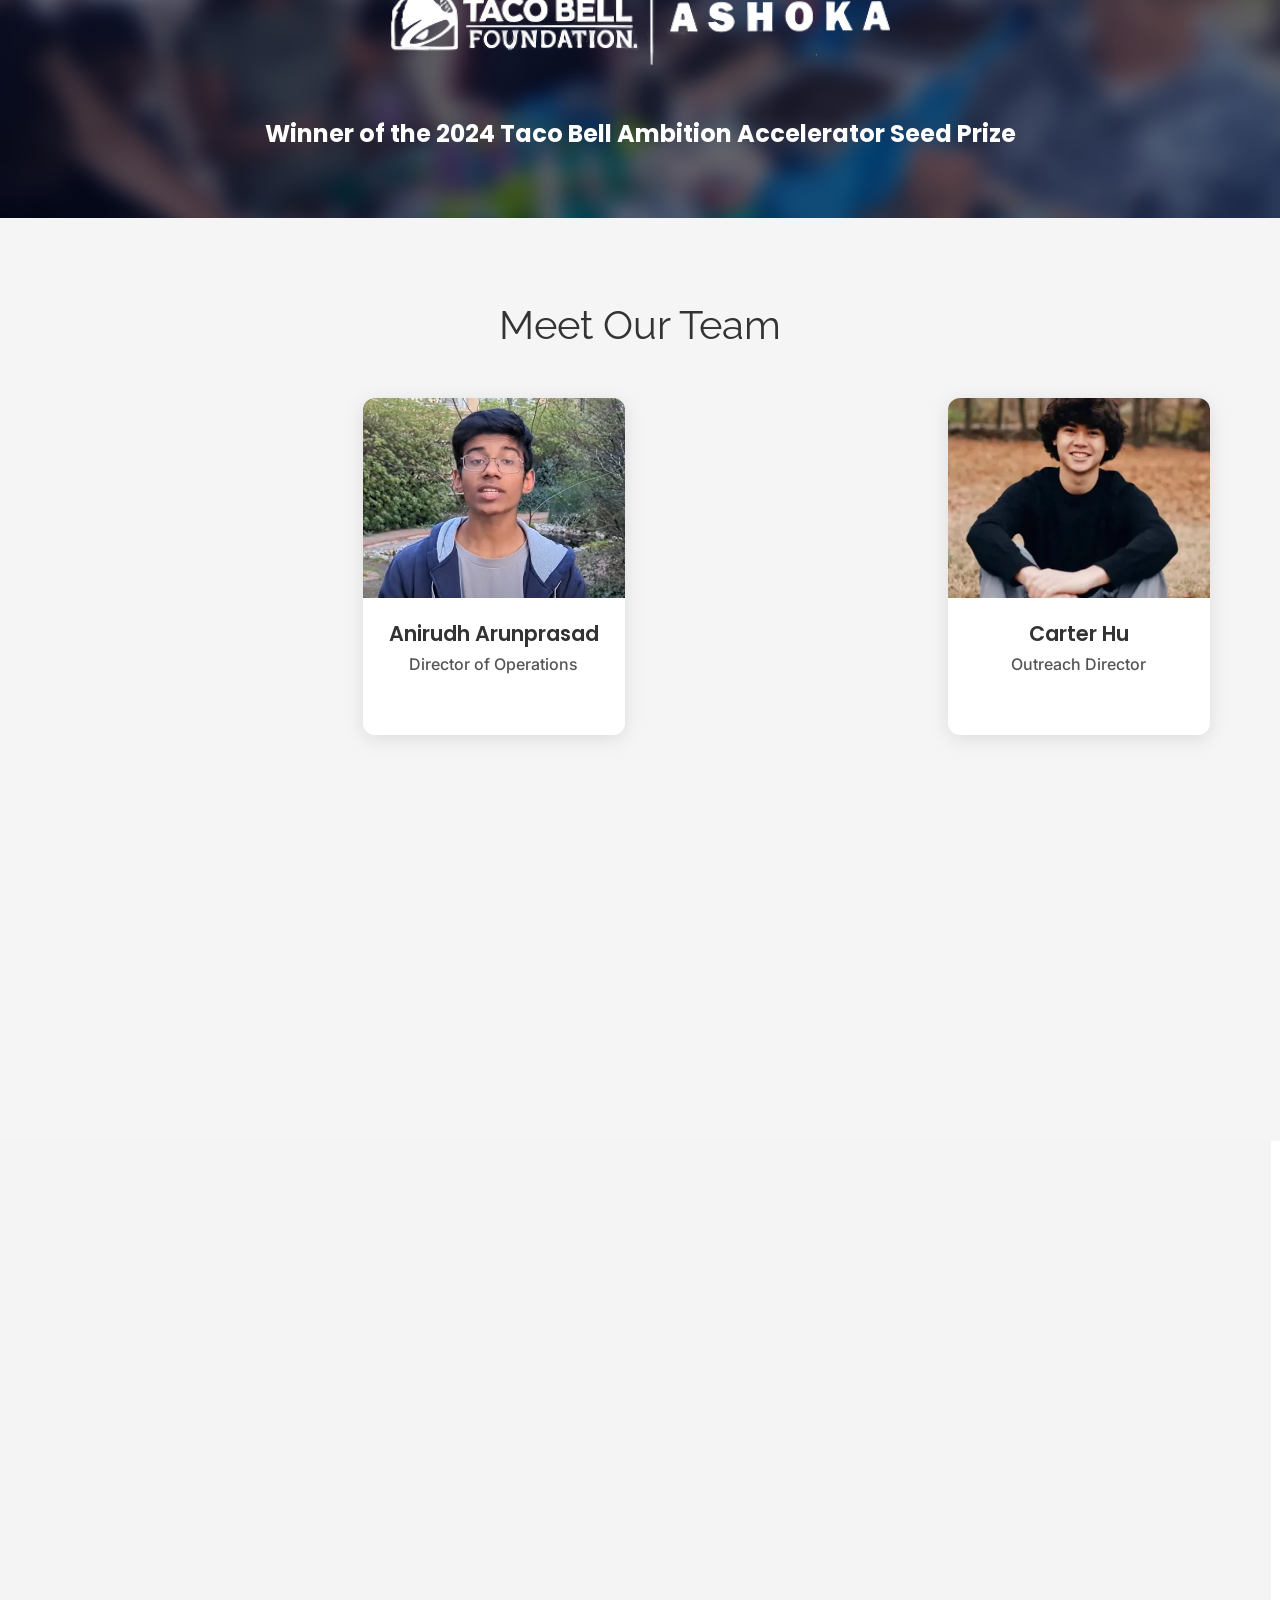
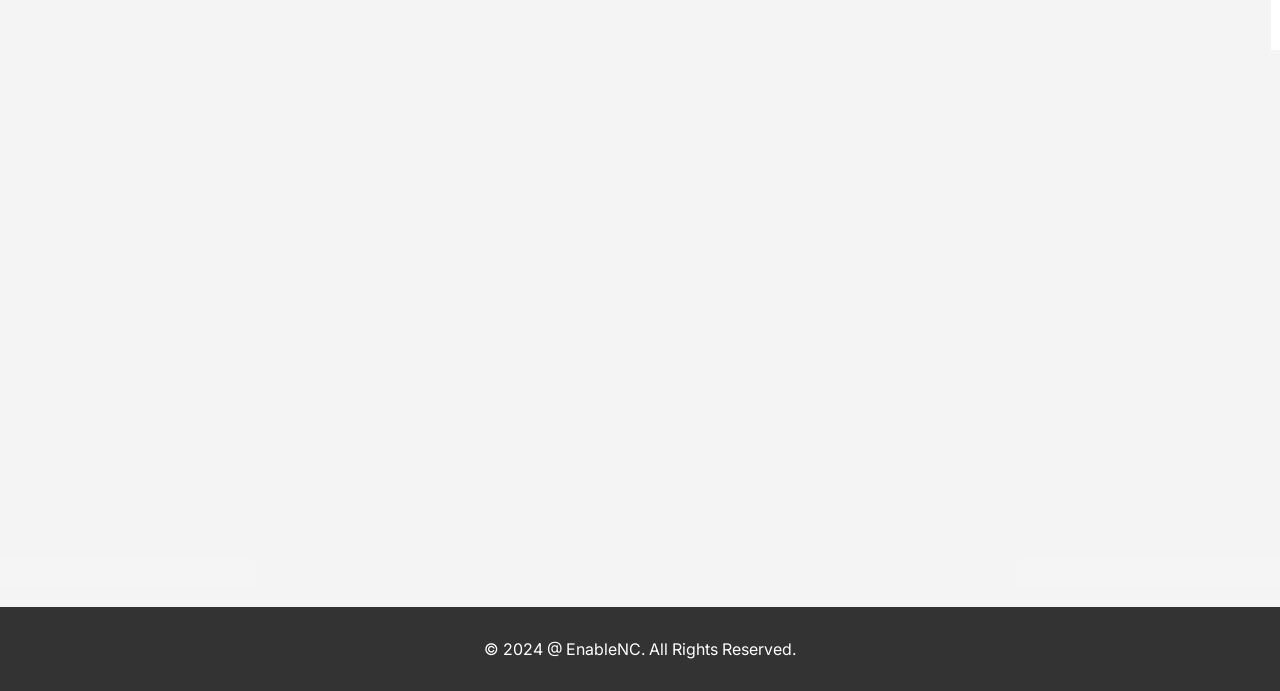
==== commit a4f3ce03: "init" ====
--- a/index.html
+++ b/index.html
@@ -31,12 +31,12 @@
             </div>
         </nav>
         <div class="parallax"></div>
-        <div class="intro">
+        <div class="intro fade-in">
             <h2>ENABLE STEM</h2>
             <p>We help ENABLE those in STEM!</p>
         </div>
     </header>
-        <section class="intro-content"id="about">
+        <section class="intro-content fade-in" id="about">
             <div class="intro-text">
                 <p class="small-text">FOR TEACHERS & STUDENTS</p>
                 <h2>Welcome to Our Nonprofit</h2>
@@ -50,52 +50,53 @@
                 <img src="assets/image1.1.png" alt="Intro Image" class="intro-image">
             </div>
         </section>
-            <section class="banner">
+            <section class="banner fade-in">
                 <h2>An Ashoka Changemakers Project</h2>
                 <img src="assets/tacobell2.png" alt="Changemakers Logo" class="banner-logo">
                 <h3>Winner of the 2024 Taco Bell Ambition Accelerator Seed Prize</h3>
             </section>
-        <section class="meet-our-team" id="meet-our-team">
-    <h1>Meet Our Team</h1>
-    <div class="team-container">
-        <div class="card">
-            <img src="assets/diego2.webp" alt="diego2">
-            <div class="card-content">
-                <div class="card-title">Diego Sanchez Tirado</div>
-                <div class="card-subtitle">Executive Director</div>
-            </div>
-        </div>
-        <div class="card">
-            <img src="assets/ani.webp" alt="Anirudh">
-            <div class="card-content">
-                <div class="card-title">Anirudh Arunprasad</div>
-                <div class="card-subtitle">Director of Operations</div>
-            </div>
-        </div>
-        <div class="card">
-            <img src="assets/han.webp" alt="han">
-            <div class="card-content">
-                <div class="card-title">Han Lin</div>
-                <div class="card-subtitle">Technology & Media Director</div>
-            </div>
-        </div>
-        <div class="card">
-            <img src="assets/carter.webp" alt="carter">
-            <div class="card-content">
-                <div class="card-title">Carter Hu</div>
-                <div class="card-subtitle">Outreach Director</div>
-            </div>
-        </div>
-        <div class="card">
-            <img src="assets/andy.png" alt="New Member">
-            <div class="card-content">
-                <div class="card-title">Andy Lin</div>
-                <div class="card-subtitle">Outreach Director & Web Developer </div>
-            </div>
-        </div>               
-    </div>
-</section>
-        <section class="intro-content">
+
+            <section class="meet-our-team fade-in" id="meet-our-team">
+                <h1>Meet Our Team</h1>
+                <div class="team-container">
+                    <div class="card fade-in">
+                        <img src="assets/diego2.webp" alt="diego2">
+                        <div class="card-content">
+                            <div class="card-title">Diego Sanchez Tirado</div>
+                            <div class="card-subtitle">Executive Director</div>
+                        </div>
+                    </div>
+                    <div class="card fade-in">
+                        <img src="assets/ani.webp" alt="Anirudh">
+                        <div class="card-content">
+                            <div class="card-title">Anirudh Arunprasad</div>
+                            <div class="card-subtitle">Director of Operations</div>
+                        </div>
+                    </div>
+                    <div class="card fade-in">
+                        <img src="assets/han.webp" alt="han">
+                        <div class="card-content">
+                            <div class="card-title">Han Lin</div>
+                            <div class="card-subtitle">Technology & Media Director</div>
+                        </div>
+                    </div>
+                    <div class="card fade-in">
+                        <img src="assets/carter.webp" alt="carter">
+                        <div class="card-content">
+                            <div class="card-title">Carter Hu</div>
+                            <div class="card-subtitle">Outreach Director</div>
+                        </div>
+                    </div>
+                    <div class="card fade-in">
+                        <img src="assets/andy.png" alt="New Member">
+                        <div class="card-content">
+                            <div class="card-title">Andy Lin</div>
+                            <div class="card-subtitle">Outreach Director & Web Developer </div>
+                        </div>
+                    </div>               
+                </div>
+            </section>
+        <section class="intro-content fade-in fade-in-delay-1">
              <div class="intro-image-container">
                 <img src="assets/diego1.png" alt="Intro Image" class="intro-image">
             </div>
@@ -107,39 +108,16 @@
                 <button class="cta-button">Apply Now!</button>
             </div>
         </section>
-        <section class="upcoming-events"id="events">
+        <section class="upcoming-events fade-in fade-in-delay-2" id="events">
             <h1 class="upcoming-title">Upcoming Events</h1>
             <div class="events-wrapper">
                 <div class="event-update-box">
                     Check back soon for updates!
                 </div>
-                <!--
-                <div class="portfolio-item">
-                    <img src="https://via.placeholder.com/200" alt="Project Image">
-                    <div class="details">
-                        <h3>Project Title</h3>
-                        <p>Lorem ipsum dolor sit amet, consectetur adipiscing elit. Phasellus imperdiet, nulla et dictum interdum, nisi lorem egestas odio.</p>
-                    </div>
-                </div>
-                <div class="portfolio-item">
-                    <img src="https://via.placeholder.com/200" alt="Project Image">
-                    <div class="details">
-                        <h3>Project Title</h3>
-                        <p>Lorem ipsum dolor sit amet, consectetur adipiscing elit. Phasellus imperdiet, nulla et dictum interdum, nisi lorem egestas odio.</p>
-                    </div>
-                </div>
-                <div class="portfolio-item">
-                    <img src="https://via.placeholder.com/200" alt="Project Image">
-                    <div class="details">
-                        <h3>Project Title</h3>
-                        <p>Lorem ipsum dolor sit amet, consectetur adipiscing elit. Phasellus imperdiet, nulla et dictum interdum, nisi lorem egestas odio.</p>
-                    </div>
-                </div>
-                -->
             </div>
         </section>        
     </div>
-    <section class="contact-section"id="contact">
+    <section class="contact-section fade-in fade-in-delay-3" id="contact">
         <h1>Message Us!</h1>
         <div class="contact-info">
             <a href="https://www.instagram.com/yourusername" target="_blank">
@@ -159,7 +137,7 @@
     <footer>
         <p>&copy; 2024 @ EnableNC. All Rights Reserved.</p>
     </footer>
-    <script data-cfasync="false" src="/cdn-cgi/scripts/5c5dd728/cloudflare-static/email-decode.min.js"></script><script src="script.js"></script>
+    <script src="script.js"></script>
 </body>
 </html>
 
--- a/styles.css
+++ b/styles.css
@@ -109,8 +109,8 @@
 
 .intro {
   position: absolute;
-  top: 50%;
-  left: 50%;
+  top: 37.5%;
+  left: 42%;
   transform: translate(-50%, -50%);
   color: #fff;
   text-align: center;
@@ -178,6 +178,7 @@
   margin-bottom: 50px;
   font-weight: normal;
   font-family: "Raleway", sans-serif;
+  text-align: center; /* Added to center the title */
 }
 
 .team-container {
@@ -200,6 +201,9 @@
   flex-direction: column;
   width: calc(20% - 24px);
   min-width: 250px;
+  opacity: 0;
+  transform: translateY(20px);
+  transition: opacity 0.6s ease-out, transform 0.6s ease-out;
 }
 
 .card:hover {
@@ -288,7 +292,7 @@
   padding: 50px;
   padding-top: 5.5%;
   padding-bottom: 3.4%;
-  background-color: #eeeeee;
+  background-color: #ffffff; /* Changed from #eeeeee to #ffffff */
 }
 
 .intro-text {
@@ -344,17 +348,9 @@
 }
 
 .intro-image-container:before {
-  content: "";
-  position: absolute;
-  top: -20px;
-  left: -20px;
-  width: 100%;
-  height: 100%;
-  background-color: rgba(0, 0, 0, 0.05);
-  z-index: -1;
-  transform: translate(10px, 10px);
-  box-shadow: 10px 10px 20px rgba(0, 0, 0, 0.1);
-}
+  content: none;
+}
+
 .intro-text .small-text {
   font-size: 0.8rem;
   color: grey;
@@ -364,6 +360,7 @@
 .card {
   font-family: "Raleway", "Ubuntu", sans-serif;
 }
+
 h1,
 h2,
 h3,
@@ -372,6 +369,7 @@
 h6 {
   font-family: "Poppins", sans-serif;
 }
+
 .banner {
   text-align: center;
   background-image: url("assets/banner.png");
@@ -439,74 +437,6 @@
   margin-left: 50px;
 }
 
-.portfolio-item {
-  display: flex;
-  background: #fff;
-  margin-bottom: 1rem;
-  padding: 1rem;
-  border-radius: 8px;
-  box-shadow: 0 2px 4px rgba(0, 0, 0, 0.1);
-}
-
-.portfolio-item img {
-  max-width: 200px;
-  margin-right: 1rem;
-  border-radius: 8px;
-}
-
-.portfolio-item .details {
-  max-width: 600px;
-  font-family: "Raleway", sans-serif;
-}
-.contact-section {
-  text-align: center;
-  background-color: #f5f5f5;
-  padding: 20px;
-  margin-bottom: 20px;
-}
-
-.contact-section h1 {
-  font-size: 2rem;
-  margin-bottom: 30px;
-  color: #333;
-  font-weight: normal;
-  font-family: "Raleway", "Ubuntu", sans-serif;
-}
-
-.contact-info {
-  display: flex;
-  justify-content: center;
-  gap: 30px;
-}
-
-.contact-info a {
-  text-decoration: none;
-  color: #333;
-  display: flex;
-  align-items: center;
-  gap: 10px;
-  transition: color 0.3s;
-  font-family: "Raleway", sans-serif;
-}
-
-.contact-info a:hover {
-  color: #007bff;
-}
-
-.contact-info img {
-  width: 40px;
-  height: 40px;
-}
-.logo-icon {
-  width: 30px;
-  height: auto;
-  margin-right: 10px;
-}
-.logo {
-  display: flex;
-  align-items: center;
-  font-family: "Raleway", sans-serif;
-}
 .event-update-box {
   display: flex;
   justify-content: center;
@@ -521,6 +451,59 @@
   border-radius: 8px;
   margin-top: 3%;
 }
+
+.contact-section {
+  text-align: center;
+  background-color: #f5f5f5;
+  padding: 20px;
+  margin-bottom: 20px;
+}
+
+.contact-section h1 {
+  font-size: 2rem;
+  margin-bottom: 30px;
+  color: #333;
+  font-weight: normal;
+  font-family: "Raleway", "Ubuntu", sans-serif;
+}
+
+.contact-info {
+  display: flex;
+  justify-content: center;
+  gap: 30px;
+}
+
+.contact-info a {
+  text-decoration: none;
+  color: #333;
+  display: flex;
+  align-items: center;
+  gap: 10px;
+  transition: color 0.3s;
+  font-family: "Raleway", sans-serif;
+}
+
+.contact-info a:hover {
+  color: #007bff;
+}
+
+.contact-info img {
+  width: 40px;
+  height: 40px;
+}
+
+.logo-icon {
+  width: 30px;
+  height: auto;
+  margin-right: 10px;
+}
+
+.logo {
+  display: flex;
+  align-items: center;
+  font-family: "Raleway", sans-serif;
+}
+
 .logo-link {
   text-decoration: none;
   color: inherit;
@@ -528,3 +511,41 @@
   align-items: center;
 }
 
+@keyframes fadeInUp {
+  from {
+    opacity: 0;
+    transform: translateY(20px);
+  }
+  to {
+    opacity: 1;
+    transform: translateY(0);
+  }
+}
+
+.card.animate {
+  animation: fadeInUp 0.6s ease-out forwards;
+}
+
+.fade-in {
+  opacity: 0;
+  transform: translateY(20px);
+  transition: opacity 0.6s ease-out, transform 0.6s ease-out;
+}
+
+.fade-in.animate {
+  opacity: 1;
+  transform: translateY(0);
+}
+
+.fade-in-delay-1 {
+  transition-delay: 0.2s;
+}
+
+.fade-in-delay-2 {
+  transition-delay: 0.4s;
+}
+
+.fade-in-delay-3 {
+  transition-delay: 0.6s;
+}
+
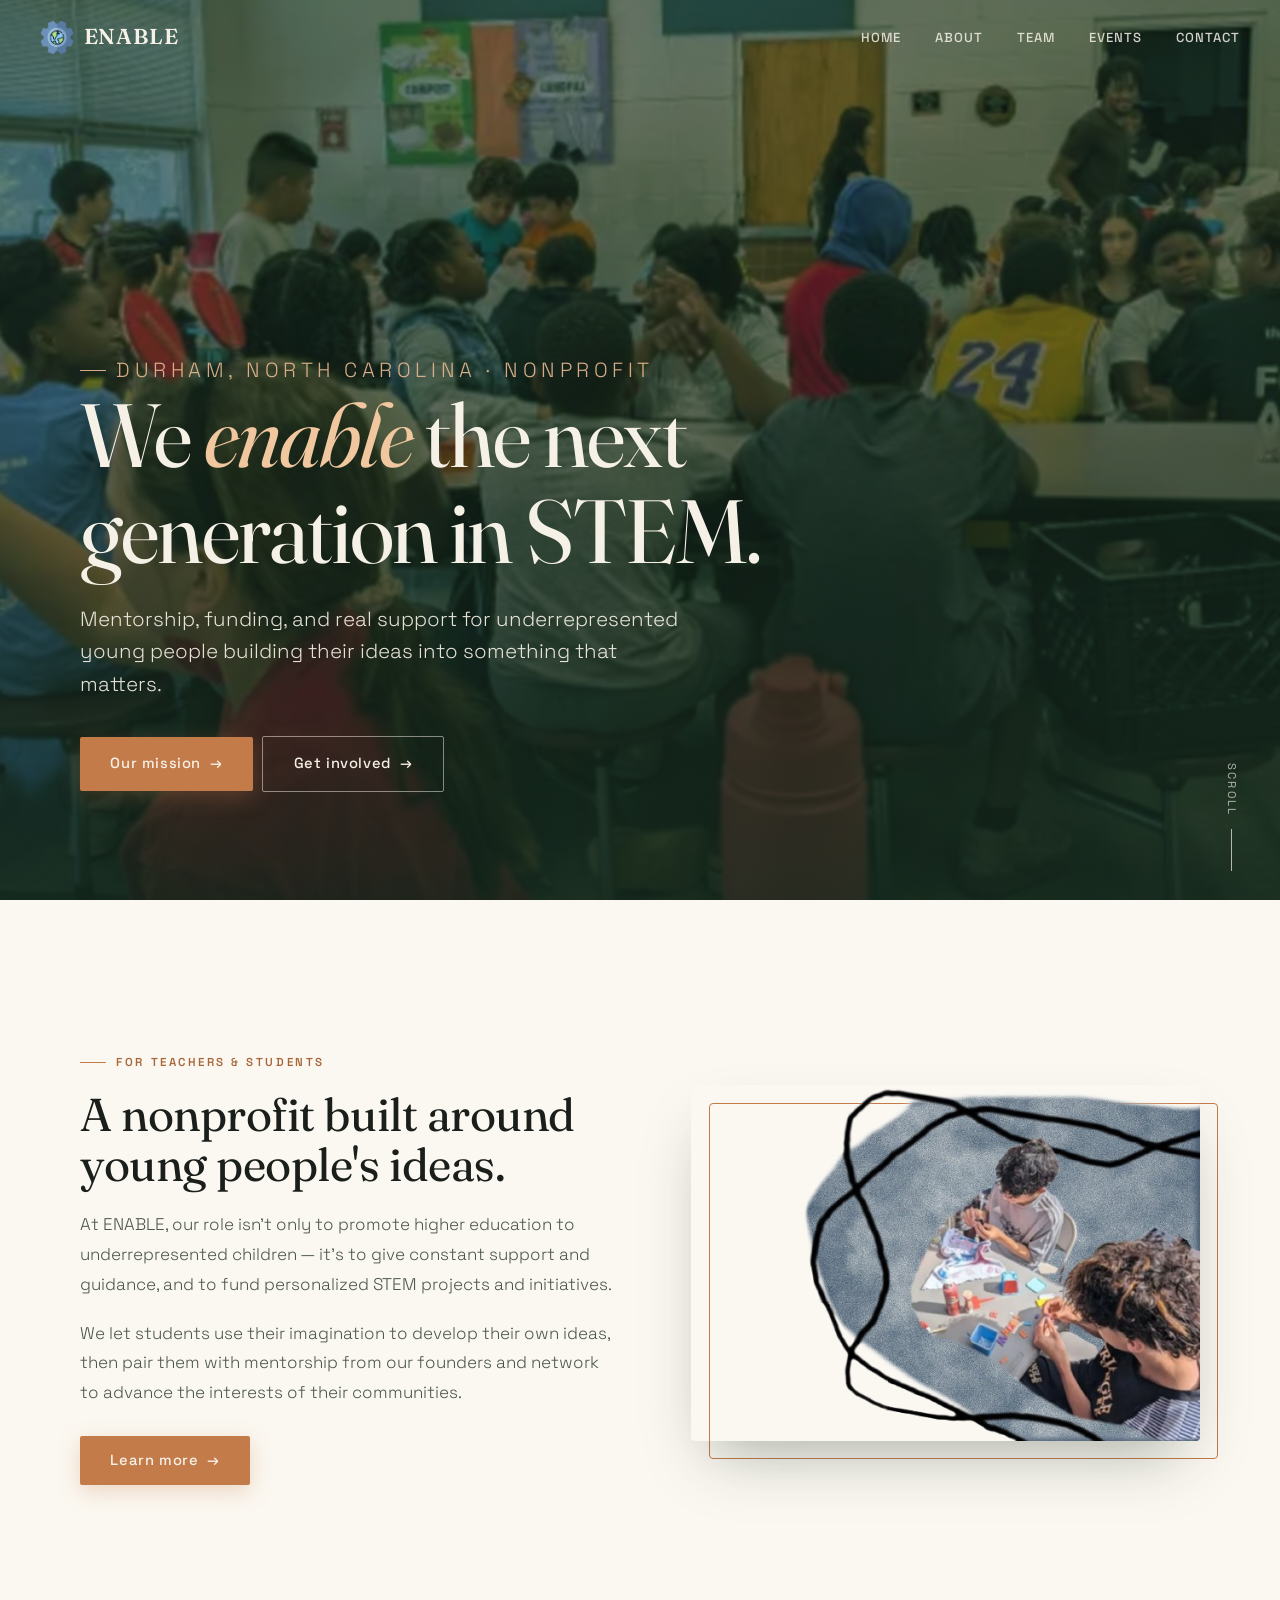
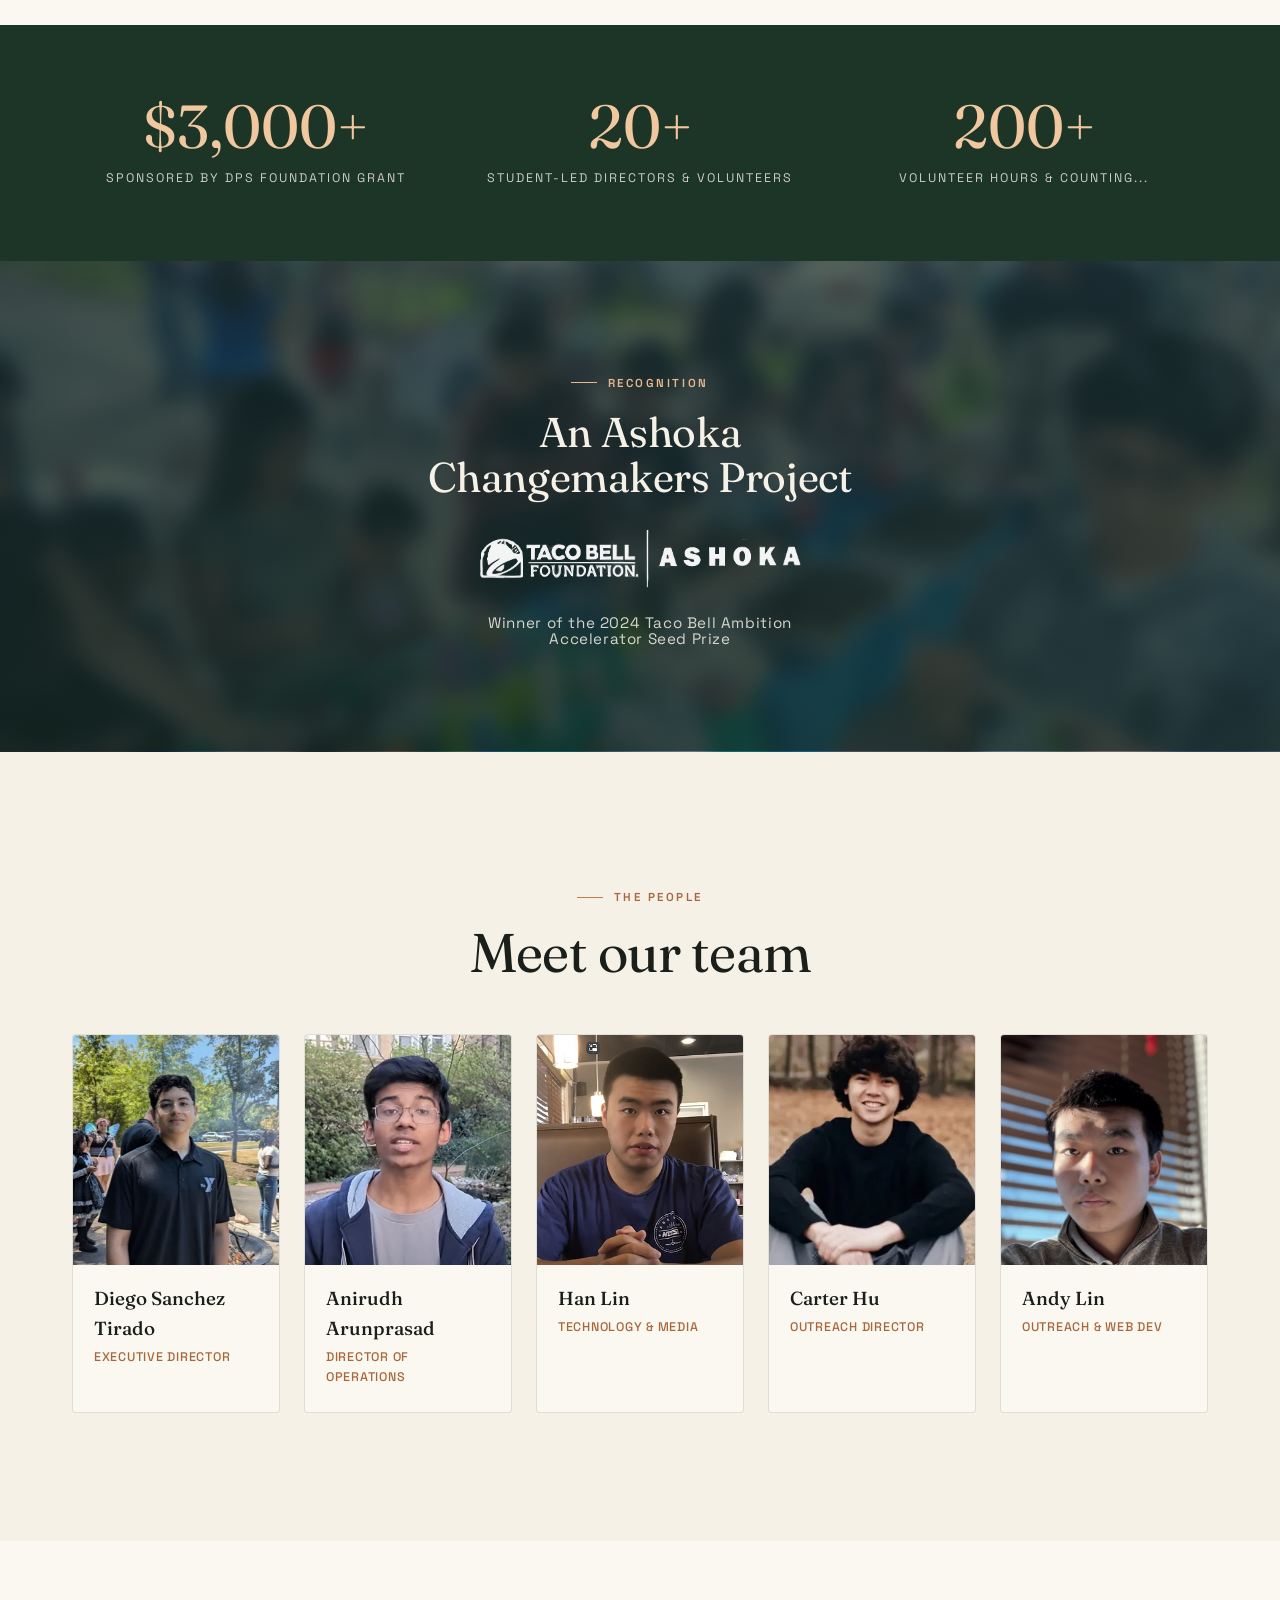
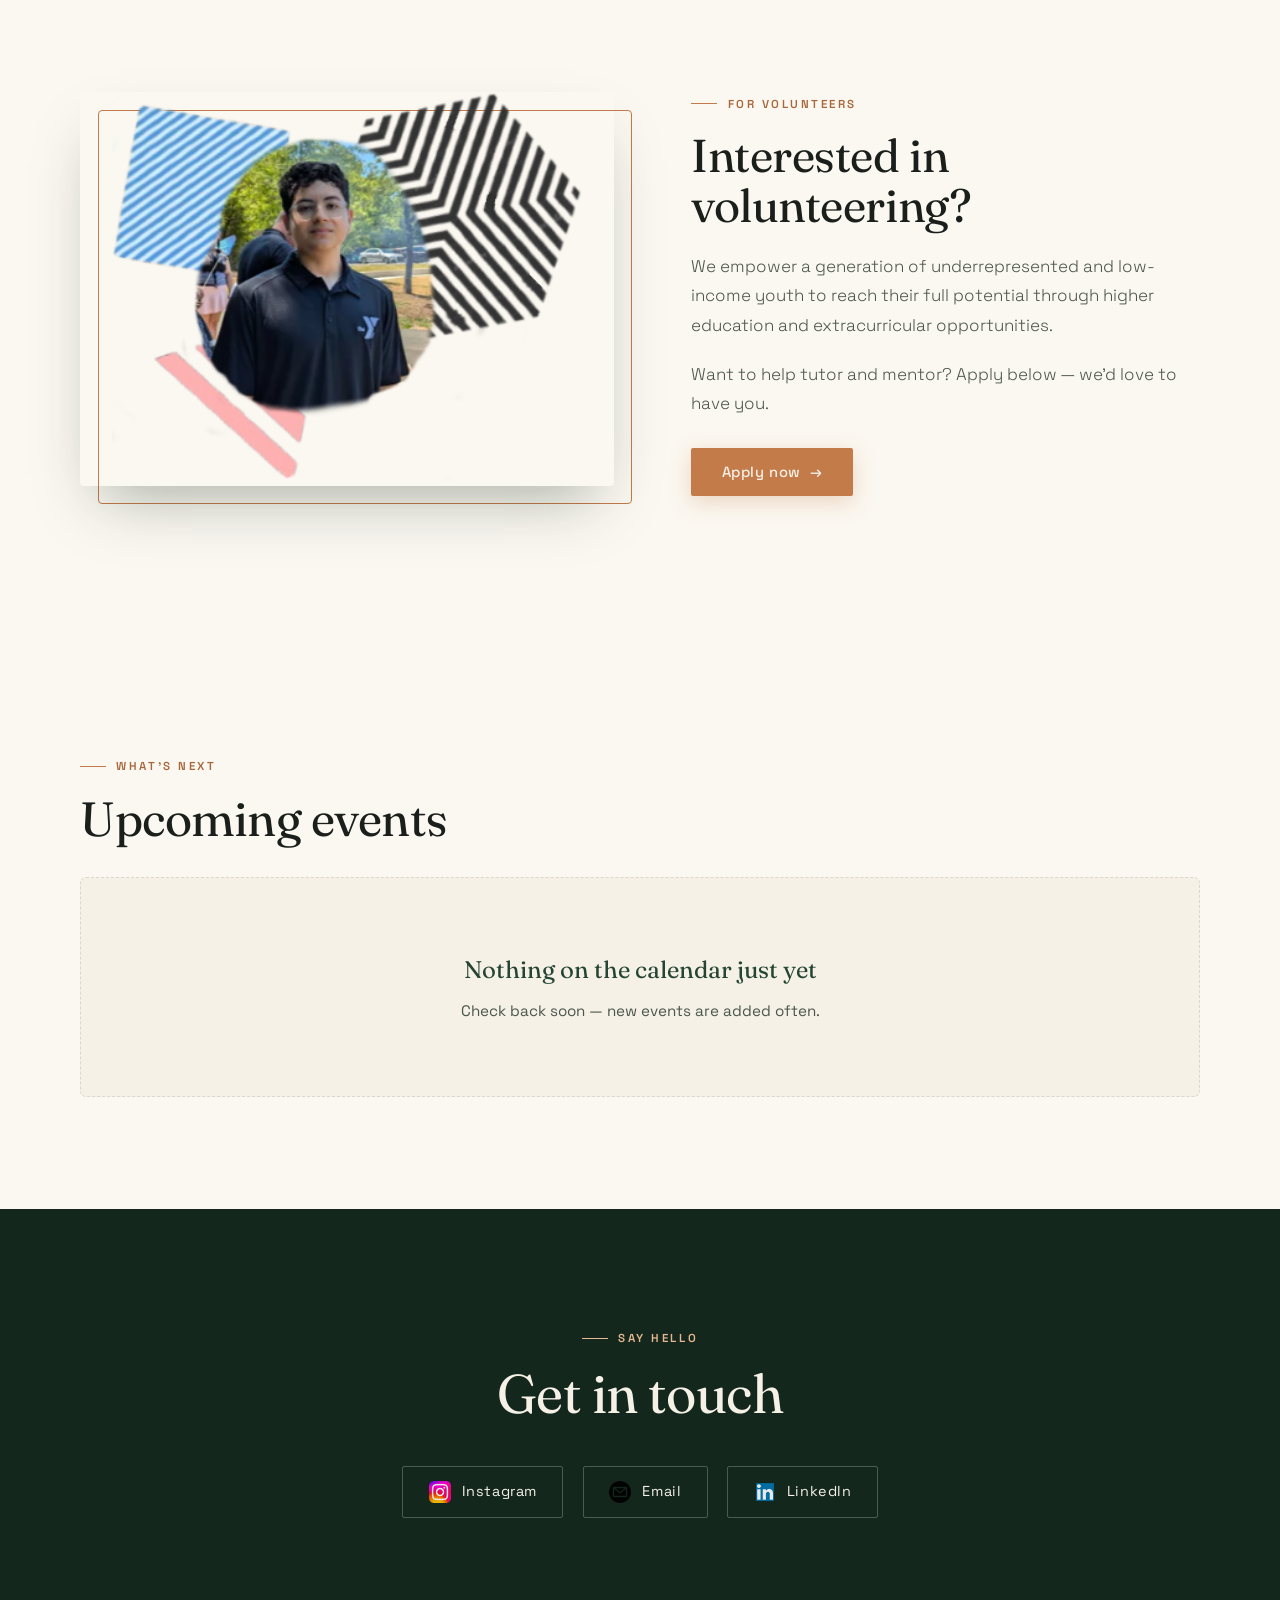
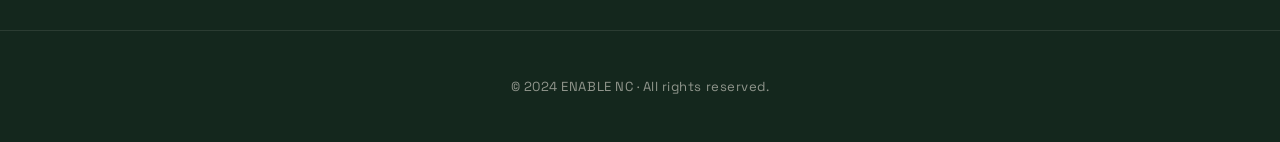
==== commit 8a946d08: "Refresh site styles and markup" ====
--- a/index.html
+++ b/index.html
@@ -1,143 +1,169 @@
 <!DOCTYPE html>
 <html lang="en">
 <head>
-    <link rel="preconnect" href="https://fonts.googleapis.com">
-    <link rel="preconnect" href="https://fonts.gstatic.com" crossorigin>
-    <link href="https://fonts.googleapis.com/css2?family=Raleway:ital,wght@0,100..900;1,100..900&display=swap" rel="stylesheet">
-    <link rel="preconnect" href="https://fonts.googleapis.com">
-    <link rel="preconnect" href="https://fonts.gstatic.com" crossorigin>
-    <link href="https://fonts.googleapis.com/css2?family=Raleway:ital,wght@0,100..900;1,100..900&family=Ubuntu:ital,wght@0,300;0,400;0,500;0,700;1,300;1,400;1,500;1,700&display=swap" rel="stylesheet">
     <meta charset="UTF-8">
     <meta name="viewport" content="width=device-width, initial-scale=1.0">
-    <title>Home | Enable</title>
+    <title>ENABLE STEM — Empowering young people in STEM</title>
+    <meta name="description" content="ENABLE is a Durham, NC nonprofit expanding STEM education and project funding to underrepresented youth.">
     <link rel="stylesheet" href="styles.css">
     <link rel="icon" type="image/png" href="assets/enable1.1.png">
 </head>
 <body>
     <header>
         <nav id="navbar" class="transparent">
-            <a href="https://ncenable.co" class="logo-link"> 
+            <a href="https://ncenable.co" class="logo-link">
                 <div class="logo">
-                    <img src="assets/enable1.1.png" alt="Enable" class="logo-icon">
+                    <img src="assets/enable1.1.png" alt="ENABLE" class="logo-icon">
                     ENABLE
                 </div>
             </a>
             <div class="nav-links">
                 <a href="https://ncenable.co">Home</a>
-                <a href="#about">About Us</a>
-                <a href="#meet-our-team">Our Team</a>
+                <a href="#about">About</a>
+                <a href="#meet-our-team">Team</a>
                 <a href="#events">Events</a>
                 <a href="#contact">Contact</a>
             </div>
         </nav>
+
         <div class="parallax"></div>
-        <div class="intro fade-in">
-            <h2>ENABLE STEM</h2>
-            <p>We help ENABLE those in STEM!</p>
+
+        <div class="intro">
+            <p class="eyebrow">Durham, North Carolina · Nonprofit</p>
+            <h2>We <em>enable</em> the next generation in STEM.</h2>
+            <p>Mentorship, funding, and real support for underrepresented young people building their ideas into something that matters.</p>
+            <div class="hero-cta">
+                <a href="aboutus.html" class="cta-button">Our mission</a>
+                <a href="#contact" class="cta-button cta-ghost">Get involved</a>
+            </div>
         </div>
+
+        <div class="scroll-hint">Scroll</div>
     </header>
-        <section class="intro-content fade-in" id="about">
-            <div class="intro-text">
-                <p class="small-text">FOR TEACHERS & STUDENTS</p>
-                <h2>Welcome to Our Nonprofit</h2>
-                <p>At ENABLE, our role is not only to promote higher education to underrepresented children, but to also give constant support and guidance to funding personalized STEM projects and initiatives. We allow children to use their imagination to come up with personalized ideas, and through STEM mentorship from our founders and connections, assist them in developing unique STEM projects to advance the interests of their communities
-                </p>
-                <a href="aboutus.html">
-                    <button class="cta-button">Learn more</button>
-                </a>
+
+    <section class="intro-content fade-in" id="about">
+        <div class="intro-text">
+            <p class="small-text">For teachers &amp; students</p>
+            <h2>A nonprofit built around young people's ideas.</h2>
+            <p>At ENABLE, our role isn't only to promote higher education to underrepresented children — it's to give constant support and guidance, and to fund personalized STEM projects and initiatives.</p>
+            <p>We let students use their imagination to develop their own ideas, then pair them with mentorship from our founders and network to advance the interests of their communities.</p>
+            <a href="aboutus.html"><button class="cta-button">Learn more</button></a>
+        </div>
+        <div class="intro-image-container">
+            <img src="assets/image1.1.png" alt="ENABLE students at work" class="intro-image">
+        </div>
+    </section>
+
+    <section class="stats fade-in">
+        <div class="stats-grid">
+            <div class="stat">
+                <div class="num">$3,000+</div>
+                <div class="label">Sponsored by DPS Foundation Grant</div>
             </div>
-            <div class="intro-image-container">
-                <img src="assets/image1.1.png" alt="Intro Image" class="intro-image">
+            <div class="stat">
+                <div class="num">20+</div>
+                <div class="label">Student-led directors & volunteers</div>
             </div>
-        </section>
-            <section class="banner fade-in">
-                <h2>An Ashoka Changemakers Project</h2>
-                <img src="assets/tacobell2.png" alt="Changemakers Logo" class="banner-logo">
-                <h3>Winner of the 2024 Taco Bell Ambition Accelerator Seed Prize</h3>
-            </section>
+            <div class="stat">
+                <div class="num">200+</div>
+                <div class="label">Volunteer hours & counting...</div>
+            </div>
+        </div>
+    </section>
 
-            <section class="meet-our-team fade-in" id="meet-our-team">
-                <h1>Meet Our Team</h1>
-                <div class="team-container">
-                    <div class="card fade-in">
-                        <img src="assets/diego2.webp" alt="diego2">
-                        <div class="card-content">
-                            <div class="card-title">Diego Sanchez Tirado</div>
-                            <div class="card-subtitle">Executive Director</div>
-                        </div>
-                    </div>
-                    <div class="card fade-in">
-                        <img src="assets/ani.webp" alt="Anirudh">
-                        <div class="card-content">
-                            <div class="card-title">Anirudh Arunprasad</div>
-                            <div class="card-subtitle">Director of Operations</div>
-                        </div>
-                    </div>
-                    <div class="card fade-in">
-                        <img src="assets/han.webp" alt="han">
-                        <div class="card-content">
-                            <div class="card-title">Han Lin</div>
-                            <div class="card-subtitle">Technology & Media Director</div>
-                        </div>
-                    </div>
-                    <div class="card fade-in">
-                        <img src="assets/carter.webp" alt="carter">
-                        <div class="card-content">
-                            <div class="card-title">Carter Hu</div>
-                            <div class="card-subtitle">Outreach Director</div>
-                        </div>
-                    </div>
-                    <div class="card fade-in">
-                        <img src="assets/andy.png" alt="New Member">
-                        <div class="card-content">
-                            <div class="card-title">Andy Lin</div>
-                            <div class="card-subtitle">Outreach Director & Web Developer </div>
-                        </div>
-                    </div>               
-                </div>
-            </section>
-        <section class="intro-content fade-in fade-in-delay-1">
-             <div class="intro-image-container">
-                <img src="assets/diego1.png" alt="Intro Image" class="intro-image">
-            </div>
-            <div class="intro-text">
-                <p class="small-text">FOR VOLUNTEERS</p>
-                <h2>Interested in Volunteering?</h2>
-                <p>At ENABLE, we empower a generation of underrepresented and low-income minorities to reach their full potential by pursuing higher education and extracurricular opportunities. Are you interested in helping to volunteer and tutor? </p>
-                <p> Click "Apply Now" down below to apply.</p>
-                <button class="cta-button">Apply Now!</button>
-            </div>
-        </section>
-        <section class="upcoming-events fade-in fade-in-delay-2" id="events">
-            <h1 class="upcoming-title">Upcoming Events</h1>
-            <div class="events-wrapper">
-                <div class="event-update-box">
-                    Check back soon for updates!
+    <section class="banner fade-in">
+        <p class="eyebrow">Recognition</p>
+        <h2>An Ashoka Changemakers Project</h2>
+        <img src="assets/tacobell2.png" alt="Taco Bell Ambition Accelerator" class="banner-logo">
+        <h3>Winner of the 2024 Taco Bell Ambition Accelerator Seed Prize</h3>
+    </section>
+
+    <section class="meet-our-team fade-in" id="meet-our-team">
+        <p class="eyebrow">The people</p>
+        <h1>Meet our team</h1>
+        <div class="team-container">
+            <div class="card fade-in">
+                <img src="assets/diego2.webp" alt="Diego Sanchez Tirado">
+                <div class="card-content">
+                    <div class="card-title">Diego Sanchez Tirado</div>
+                    <div class="card-subtitle">Executive Director</div>
                 </div>
             </div>
-        </section>        
-    </div>
-    <section class="contact-section fade-in fade-in-delay-3" id="contact">
-        <h1>Message Us!</h1>
-        <div class="contact-info">
-            <a href="https://www.instagram.com/yourusername" target="_blank">
-                <img src="assets/instagram.png" alt="Instagram">
-                <span>Instagram</span>
-            </a>
-            <a href="/cdn-cgi/l/email-protection#1861776d6a7d75797174587d60797568747d367b7775">
-                <img src="assets/email.png" alt="Email">
-                <span>Email</span>
-            </a>
-            <a href="https://www.linkedin.com/in/yourusername" target="_blank">
-                <img src="assets/linkedin1.png" alt="LinkedIn">
-                <span>LinkedIn</span>
-            </a>
+            <div class="card fade-in fade-in-delay-1">
+                <img src="assets/ani.webp" alt="Anirudh Arunprasad">
+                <div class="card-content">
+                    <div class="card-title">Anirudh Arunprasad</div>
+                    <div class="card-subtitle">Director of Operations</div>
+                </div>
+            </div>
+            <div class="card fade-in fade-in-delay-2">
+                <img src="assets/han.webp" alt="Han Lin">
+                <div class="card-content">
+                    <div class="card-title">Han Lin</div>
+                    <div class="card-subtitle">Technology &amp; Media</div>
+                </div>
+            </div>
+            <div class="card fade-in fade-in-delay-2">
+                <img src="assets/carter.webp" alt="Carter Hu">
+                <div class="card-content">
+                    <div class="card-title">Carter Hu</div>
+                    <div class="card-subtitle">Outreach Director</div>
+                </div>
+            </div>
+            <div class="card fade-in fade-in-delay-3">
+                <img src="assets/andy.png" alt="Andy Lin">
+                <div class="card-content">
+                    <div class="card-title">Andy Lin</div>
+                    <div class="card-subtitle">Outreach &amp; Web Dev</div>
+                </div>
+            </div>
         </div>
     </section>
+
+    <section class="intro-content reversed fade-in">
+        <div class="intro-text">
+            <p class="small-text">For volunteers</p>
+            <h2>Interested in volunteering?</h2>
+            <p>We empower a generation of underrepresented and low-income youth to reach their full potential through higher education and extracurricular opportunities.</p>
+            <p>Want to help tutor and mentor? Apply below — we'd love to have you.</p>
+            <button class="cta-button">Apply now</button>
+        </div>
+        <div class="intro-image-container">
+            <img src="assets/diego1.png" alt="ENABLE volunteer" class="intro-image">
+        </div>
+    </section>
+
+    <section class="upcoming-events fade-in" id="events">
+        <div class="inner">
+            <p class="eyebrow">What's next</p>
+            <h1 class="upcoming-title">Upcoming events</h1>
+            <div class="event-update-box">
+                <div class="big">Nothing on the calendar just yet</div>
+                <div class="sub">Check back soon — new events are added often.</div>
+            </div>
+        </div>
+    </section>
+
+    <section class="contact-section fade-in" id="contact">
+        <p class="eyebrow">Say hello</p>
+        <h1>Get in touch</h1>
+        <div class="contact-info">
+            <a href="https://www.instagram.com/ncenable/" target="_blank" rel="noopener">
+                <img src="assets/instagram.png" alt=""><span>Instagram</span>
+            </a>
+            <a href="mailto:han@ncenable.org">
+                <img src="assets/email.png" alt=""><span>Email</span>
+            </a>
+            <a href="https://www.linkedin.com/company/ncenable/" target="_blank" rel="noopener">
+                <img src="assets/linkedin1.png" alt=""><span>LinkedIn</span>
+            </a>    
+        </div>
+    </section>
+
     <footer>
-        <p>&copy; 2024 @ EnableNC. All Rights Reserved.</p>
+        <p>&copy; 2024 ENABLE NC · All rights reserved.</p>
     </footer>
+
     <script src="script.js"></script>
 </body>
 </html>
-
--- a/styles.css
+++ b/styles.css
@@ -1,551 +1,519 @@
-@import url("https://fonts.googleapis.com/css2?family=Inter:wght@300;400;500;600;700&family=Poppins:wght@300;400;500;600;700&display=swap");
+/* ============================================================
+   ENABLE STEM — refined editorial redesign
+   Forest green / cream / copper · Fraunces + Space Grotesk
+   ============================================================ */
+
+@import url("https://fonts.googleapis.com/css2?family=Fraunces:ital,opsz,wght@0,9..144,300..700;1,9..144,300..600&family=Space+Grotesk:wght@300;400;500;600;700&display=swap");
+
+:root {
+  --green-900: #14271d;
+  --green-800: #1c3527;
+  --green-700: #244534;
+  --green-600: #2f5742;
+  --green-500: #3c6b52;
+  --cream:     #f6f1e7;
+  --cream-2:   #efe7d6;
+  --paper:     #fbf8f1;
+  --copper:    #c47b4a;
+  --copper-d:  #a9663a;
+  --ink:       #1a1f1b;
+  --ink-soft:  #4a554c;
+  --line:      rgba(20, 39, 29, 0.12);
+
+  --display: "Fraunces", Georgia, serif;
+  --sans: "Space Grotesk", system-ui, sans-serif;
+
+  --maxw: 1200px;
+  --ease: cubic-bezier(0.22, 0.61, 0.36, 1);
+}
+
+* { box-sizing: border-box; }
 
 html {
-  height: 100%;
+  margin: 0; padding: 0;
+  overflow-x: hidden;
+  scroll-behavior: smooth;
+}
+
+body {
+  margin: 0; padding: 0;
+  font-family: var(--sans);
+  background-color: var(--paper);
+  color: var(--ink);
+  overflow-x: hidden;
+  line-height: 1.6;
+  -webkit-font-smoothing: antialiased;
+}
+
+img { display: block; max-width: 100%; }
+
+h1, h2, h3, h4 {
+  font-family: var(--display);
+  font-weight: 500;
+  line-height: 1.08;
+  letter-spacing: -0.01em;
   margin: 0;
-  padding: 0;
-  overflow-x: hidden; /* Prevent horizontal overflow */
-}
-body {
-  font-family: "Inter", sans-serif;
-  margin: 0;
-  padding: 0;
-  background-color: #f4f4f4;
-  color: #333;
-  overflow-x: hidden;
-}
-
-header {
-  position: relative;
-  height: 100vh;
-  overflow: hidden;
-}
-
+}
+
+.wrap { max-width: var(--maxw); margin: 0 auto; padding: 0 2rem; }
+
+.eyebrow {
+  font-family: var(--sans);
+  font-size: 0.72rem;
+  font-weight: 600;
+  letter-spacing: 0.22em;
+  text-transform: uppercase;
+  color: var(--copper-d);
+  margin: 0 0 1.1rem;
+  display: inline-flex;
+  align-items: center;
+  gap: 0.65rem;
+}
+.eyebrow::before {
+  content: "";
+  width: 26px; height: 1px;
+  background: var(--copper);
+}
+
+/* ---------- NAV ---------- */
 nav {
   position: fixed;
-  top: 0;
-  left: 0;
+  top: 0; left: 0;
   width: 100%;
   display: flex;
   justify-content: space-between;
   align-items: center;
-  padding: 1rem 2rem;
-  box-sizing: border-box;
+  padding: 1.25rem 2.5rem;
   z-index: 1000;
-  transition: background 0.3s, color 0.3s;
-  font-family: "Poppins", sans-serif;
+  transition: background 0.4s var(--ease), padding 0.4s var(--ease),
+              box-shadow 0.4s var(--ease), color 0.4s var(--ease);
+}
+nav .logo {
+  display: flex; align-items: center; gap: 0.6rem;
+  font-family: var(--display);
+  font-weight: 600;
+  font-size: 1.35rem;
+  letter-spacing: 0.04em;
+}
+.logo-link { text-decoration: none; color: inherit; display: flex; align-items: center; }
+.logo-icon { width: 34px; height: auto; }
+
+nav .nav-links { display: flex; align-items: center; gap: 2.1rem; }
+nav .nav-links a {
+  text-decoration: none;
+  font-size: 0.82rem;
   font-weight: 500;
-}
-
-nav .logo {
-  font-size: 1.5rem;
-  font-weight: bold;
-  font-family: "Poppins", sans-serif;
-  font-weight: 700;
-}
-
-nav.transparent {
-  background: transparent;
-  color: #fff;
-}
+  letter-spacing: 0.08em;
+  text-transform: uppercase;
+  position: relative;
+  transition: color 0.3s, opacity 0.3s;
+  opacity: 0.85;
+}
+nav .nav-links a::after {
+  content: "";
+  position: absolute; left: 0; bottom: -6px;
+  width: 0; height: 1.5px;
+  background: var(--copper);
+  transition: width 0.3s var(--ease);
+}
+nav .nav-links a:hover { opacity: 1; }
+nav .nav-links a:hover::after { width: 100%; }
+
+nav.transparent { background: transparent; color: var(--cream); }
+nav.transparent .nav-links a { color: var(--cream); }
 
 nav.scrolled {
-  background: #fff;
-  color: #333;
-  box-shadow: 0 2px 4px rgba(0, 0, 0, 0.1);
-}
-
-nav .nav-links {
-  display: flex;
-  align-items: center;
-}
-
-nav .nav-links a {
-  margin-left: 2rem;
-  text-decoration: none;
-  text-transform: uppercase;
-  font-size: 0.9rem;
-  transition: color 0.3s;
-}
-
-nav.transparent .nav-links a {
-  color: #fff;
-}
-
-nav.scrolled .nav-links a {
-  color: #333;
-}
-
-nav.transparent .nav-links a:hover {
-  color: #ddd;
-}
-
-nav.scrolled .nav-links a:hover {
-  color: #555;
-}
-
-nav.transparent {
-  background: transparent;
-  color: #fff;
-}
-
-nav.scrolled {
-  background: #fff;
-  color: #333;
-  transition: background 0.3s, color 0.3s;
-}
+  background: rgba(251, 248, 241, 0.92);
+  backdrop-filter: blur(12px);
+  color: var(--green-900);
+  box-shadow: 0 1px 0 var(--line);
+  padding: 0.85rem 2.5rem;
+}
+nav.scrolled .nav-links a { color: var(--green-800); }
+
+/* ---------- HERO ---------- */
+header { position: relative; height: 100vh; min-height: 620px; overflow: hidden; }
 
 .parallax {
-  background-image: url("assets/enablekids.png"); /* Replace with your image path */
-  height: 100vh;
+  position: absolute; inset: 0;
+  background-image: url("assets/enablekids.png");
   background-attachment: fixed;
   background-position: center;
-  background-repeat: no-repeat;
   background-size: cover;
-  position: relative;
   z-index: 0;
-  filter: brightness(50%);
+}
+.parallax::after {
+  content: "";
+  position: absolute; inset: 0;
+  background: linear-gradient(180deg,
+      rgba(20, 39, 29, 0.55) 0%,
+      rgba(20, 39, 29, 0.62) 45%,
+      rgba(20, 39, 29, 0.88) 100%);
 }
 
 .intro {
   position: absolute;
-  top: 37.5%;
-  left: 42%;
-  transform: translate(-50%, -50%);
-  color: #fff;
+  left: 0; right: 0;
+  bottom: clamp(3rem, 12vh, 9rem);
+  z-index: 2;
+  color: var(--cream);
+  max-width: var(--maxw);
+  margin: 0 auto;
+  padding: 0 2.5rem;
+}
+.intro .eyebrow { color: #e6b890; }
+.intro .eyebrow::before { background: #e6b890; }
+.intro h2 {
+  font-size: clamp(2.8rem, 7vw, 5.6rem);
+  font-weight: 400;
+  letter-spacing: -0.02em;
+  max-width: 14ch;
+}
+.intro h2 em { font-style: italic; color: #f0c79f; }
+.intro p {
+  font-size: clamp(1.05rem, 1.6vw, 1.3rem);
+  margin: 1.4rem 0 0;
+  max-width: 46ch;
+  opacity: 0.92;
+  font-weight: 300;
+}
+.hero-cta {
+  display: inline-flex; align-items: center; gap: 0.6rem;
+  margin-top: 2.2rem;
+}
+
+.scroll-hint {
+  position: absolute;
+  bottom: 1.8rem; right: 2.5rem;
+  z-index: 2;
+  color: var(--cream);
+  font-size: 0.7rem;
+  letter-spacing: 0.2em;
+  text-transform: uppercase;
+  opacity: 0.7;
+  writing-mode: vertical-rl;
+  display: flex; align-items: center; gap: 0.8rem;
+}
+.scroll-hint::after {
+  content: ""; width: 1px; height: 42px;
+  background: var(--cream);
+  animation: scrollPulse 2s var(--ease) infinite;
+  transform-origin: top;
+}
+@keyframes scrollPulse {
+  0%, 100% { transform: scaleY(0.4); opacity: 0.4; }
+  50% { transform: scaleY(1); opacity: 0.9; }
+}
+
+/* ---------- BUTTONS ---------- */
+.cta-button {
+  font-family: var(--sans);
+  font-weight: 500;
+  font-size: 0.92rem;
+  letter-spacing: 0.04em;
+  padding: 0.95rem 1.9rem;
+  color: var(--cream);
+  background: var(--copper);
+  border: none;
+  border-radius: 2px;
+  cursor: pointer;
+  text-decoration: none;
+  display: inline-flex; align-items: center; gap: 0.55rem;
+  transition: background 0.3s var(--ease), transform 0.3s var(--ease),
+              box-shadow 0.3s var(--ease);
+  box-shadow: 0 6px 22px rgba(196, 123, 74, 0.28);
+}
+.cta-button::after { content: "→"; transition: transform 0.3s var(--ease); }
+.cta-button:hover {
+  background: var(--copper-d);
+  transform: translateY(-2px);
+  box-shadow: 0 10px 30px rgba(196, 123, 74, 0.38);
+}
+.cta-button:hover::after { transform: translateX(4px); }
+
+.cta-ghost {
+  background: transparent;
+  border: 1px solid rgba(246, 241, 231, 0.5);
+  box-shadow: none;
+  color: var(--cream);
+}
+.cta-ghost:hover { background: rgba(246, 241, 231, 0.1); border-color: var(--cream); }
+
+/* ---------- INTRO / SPLIT CONTENT ---------- */
+.intro-content {
+  display: grid;
+  grid-template-columns: 1.05fr 1fr;
+  align-items: center;
+  gap: clamp(2.5rem, 6vw, 6rem);
+  max-width: var(--maxw);
+  margin: 0 auto;
+  padding: clamp(5rem, 11vw, 9rem) 2.5rem;
+}
+.intro-content.reversed .intro-text { order: 2; }
+.intro-content.reversed .intro-image-container { order: 1; }
+
+.intro-text h2 {
+  font-size: clamp(2rem, 3.6vw, 3.1rem);
+  font-weight: 400;
+  margin-bottom: 1.3rem;
+}
+.intro-text p {
+  font-size: 1.06rem;
+  line-height: 1.75;
+  color: var(--ink-soft);
+  margin-bottom: 1.2rem;
+  font-weight: 300;
+}
+.intro-text .small-text {
+  font-size: 0.72rem;
+  color: var(--copper-d);
+  letter-spacing: 0.22em;
+  text-transform: uppercase;
+  font-weight: 600;
+  margin-bottom: 1.1rem;
+  display: inline-flex; align-items: center; gap: 0.65rem;
+}
+.intro-text .small-text::before { content: ""; width: 26px; height: 1px; background: var(--copper); }
+.intro-text .cta-button { margin-top: 0.6rem; }
+
+.intro-image-container { position: relative; }
+.intro-image {
+  width: 100%; height: auto;
+  border-radius: 4px;
+  box-shadow: 0 30px 60px -20px rgba(20, 39, 29, 0.35);
+  position: relative; z-index: 1;
+}
+.intro-image-container::before {
+  content: "";
+  position: absolute;
+  inset: 18px -18px -18px 18px;
+  border: 1px solid var(--copper);
+  border-radius: 4px;
+  z-index: 0;
+}
+
+/* ---------- STATS STRIP ---------- */
+.stats {
+  background: var(--green-800);
+  color: var(--cream);
+}
+.stats-grid {
+  max-width: var(--maxw);
+  margin: 0 auto;
+  padding: clamp(3rem, 6vw, 4.5rem) 2.5rem;
+  display: grid;
+  grid-template-columns: repeat(3, 1fr);
+  gap: 2rem;
+}
+.stat { text-align: center; }
+.stat .num {
+  font-family: var(--display);
+  font-size: clamp(2.6rem, 5vw, 3.8rem);
+  font-weight: 400;
+  color: #f0c79f;
+  line-height: 1;
+}
+.stat .label {
+  margin-top: 0.7rem;
+  font-size: 0.78rem;
+  letter-spacing: 0.16em;
+  text-transform: uppercase;
+  opacity: 0.8;
+}
+
+/* ---------- BANNER (award) ---------- */
+.banner {
   text-align: center;
-  z-index: 2;
-  font-family: "Poppins", sans-serif;
-}
-
-.intro h2 {
-  font-size: 2.5rem;
-  margin-bottom: 1rem;
-  font-weight: 700;
-}
-
-.intro p {
-  font-size: 1.2rem;
-  margin-bottom: 2rem;
-  font-weight: 400;
-}
-
-.cta-form {
-  display: flex;
-  justify-content: center;
-  align-items: center;
-}
-
-.cta-form input[type="email"] {
-  padding: 0.8rem;
-  font-size: 1rem;
-  border: none;
-  border-radius: 5px 0 0 5px;
-  outline: none;
-}
-
-.cta-form button {
-  padding: 0.8rem 1.5rem;
-  font-size: 1rem;
-  border: none;
-  border-radius: 0 5px 5px 0;
-  background-color: #28a745;
-  color: #fff;
-  cursor: pointer;
-  outline: none;
-}
-
-.container {
-  padding: 2rem;
-}
-
-footer {
-  background: #333;
-  color: #fff;
-  text-align: center;
-  padding: 1rem 0;
-  width: 100%;
-}
-
+  background-image: linear-gradient(rgba(20, 39, 29, 0.72), rgba(20, 39, 29, 0.82)), url("assets/banner.png");
+  background-size: cover;
+  background-position: center;
+  color: var(--cream);
+  padding: clamp(4rem, 9vw, 6.5rem) 2rem;
+}
+.banner .eyebrow { color: #e6b890; justify-content: center; }
+.banner .eyebrow::before { background: #e6b890; }
+.banner h2 {
+  font-size: clamp(1.7rem, 3.4vw, 2.6rem);
+  font-weight: 400;
+  max-width: 18ch; margin: 0 auto;
+}
+.banner-logo { height: 64px; width: auto; margin: 1.8rem auto 1.4rem; opacity: 0.95; }
+.banner h3 {
+  font-family: var(--sans);
+  font-size: 0.95rem;
+  font-weight: 400;
+  letter-spacing: 0.04em;
+  opacity: 0.85;
+  max-width: 40ch; margin: 0 auto;
+}
+
+/* ---------- TEAM ---------- */
 .meet-our-team {
   text-align: center;
-  background-color: #f5f5f5;
-  padding: 50px 0;
-}
-
+  background: var(--cream);
+  padding: clamp(5rem, 10vw, 8rem) 0;
+}
+.meet-our-team .eyebrow { justify-content: center; }
 .meet-our-team h1 {
-  font-size: 2.5rem;
-  margin-bottom: 50px;
-  font-weight: normal;
-  font-family: "Raleway", sans-serif;
-  text-align: center; /* Added to center the title */
-}
-
+  font-size: clamp(2.2rem, 4.5vw, 3.4rem);
+  font-weight: 400;
+  margin-bottom: 3.2rem;
+}
 .team-container {
   display: flex;
   flex-wrap: wrap;
   justify-content: center;
-  gap: 30px;
-  padding: 0 70px;
-  max-width: 97%;
+  gap: 1.5rem;
+  max-width: var(--maxw);
   margin: 0 auto;
-}
-
+  padding: 0 2rem;
+}
 .card {
-  background-color: #fff;
-  border-radius: 12px;
-  box-shadow: 0 4px 20px rgba(0, 0, 0, 0.1);
+  background: var(--paper);
+  border: 1px solid var(--line);
+  border-radius: 4px;
   overflow: hidden;
-  transition: transform 0.3s, box-shadow 0.3s;
+  width: calc(20% - 1.2rem);
+  min-width: 195px;
+  text-align: left;
+  opacity: 0;
+  transform: translateY(24px);
+  transition: opacity 0.7s var(--ease), transform 0.7s var(--ease),
+              box-shadow 0.4s var(--ease);
+}
+.card:hover {
+  box-shadow: 0 22px 44px -22px rgba(20, 39, 29, 0.35);
+  transform: translateY(-6px);
+}
+.card.animate { opacity: 1; transform: translateY(0); }
+.card img {
+  width: 100%; height: 230px; object-fit: cover;
+  filter: grayscale(18%);
+  transition: filter 0.4s var(--ease);
+}
+.card:hover img { filter: grayscale(0%); }
+.card-content { padding: 1.2rem 1.3rem 1.5rem; }
+.card-title {
+  font-family: var(--display);
+  font-size: 1.18rem;
+  font-weight: 500;
+  margin-bottom: 0.25rem;
+}
+.card-subtitle {
+  font-size: 0.78rem;
+  letter-spacing: 0.06em;
+  color: var(--copper-d);
+  text-transform: uppercase;
+  font-weight: 500;
+}
+
+/* ---------- EVENTS ---------- */
+.upcoming-events {
+  background: var(--paper);
+  padding: clamp(4rem, 9vw, 7rem) 0;
+}
+.upcoming-events .inner { max-width: var(--maxw); margin: 0 auto; padding: 0 2.5rem; }
+.upcoming-title {
+  font-size: clamp(2rem, 4vw, 3rem);
+  font-weight: 400;
+  margin-bottom: 2rem;
+}
+.event-update-box {
   display: flex;
   flex-direction: column;
-  width: calc(20% - 24px);
-  min-width: 250px;
-  opacity: 0;
-  transform: translateY(20px);
-  transition: opacity 0.6s ease-out, transform 0.6s ease-out;
-}
-
-.card:hover {
-  transform: translateY(-5px);
-  box-shadow: 0 6px 25px rgba(0, 0, 0, 0.15);
-}
-
-.card img {
-  width: 100%;
-  height: 200px;
-  object-fit: cover;
-}
-
-.card-content {
-  padding: 20px;
-  flex-grow: 1;
-  display: flex;
-  flex-direction: column;
-}
-
-.card-title {
-  font-size: 1.3em;
-  margin-bottom: 5px;
-  font-family: "Poppins", sans-serif;
-  font-weight: 600;
-}
-
-.card-subtitle {
-  font-size: 1em;
-  color: #555;
-  margin-bottom: 10px;
-  font-family: "Inter", sans-serif;
-  font-weight: 500;
-}
-
-.card-paragraph {
-  font-size: 0.9em;
-  color: #777;
-  flex-grow: 1;
-}
-
-@media (max-width: 1400px) {
-  .card {
-    width: calc(25% - 22.5px);
-  }
-}
-
-@media (max-width: 1100px) {
-  .card {
-    width: calc(33.33% - 20px);
-  }
-}
-
-@media (max-width: 800px) {
-  .card {
-    width: calc(50% - 15px);
-  }
-}
-
-@media (max-width: 550px) {
-  .card {
-    width: 100%;
-  }
-}
-
-@media (max-width: 1200px) {
-  .team-container {
-    grid-template-columns: repeat(auto-fit, minmax(200px, 1fr));
-  }
-}
-
-@media (max-width: 768px) {
-  .team-container {
-    grid-template-columns: repeat(auto-fit, minmax(250px, 1fr));
-  }
-}
-
-.h1 {
-  padding-left: 5%;
-}
-
-.intro-content {
-  display: flex;
-  align-items: center;
-  justify-content: space-between;
-  padding: 50px;
-  padding-top: 5.5%;
-  padding-bottom: 3.4%;
-  background-color: #ffffff; /* Changed from #eeeeee to #ffffff */
-}
-
-.intro-text {
-  max-width: 600px;
-  margin-left: 40px;
-}
-
-.intro-text h2 {
-  font-size: 36px;
-  margin-bottom: 20px;
-  color: #333;
-  margin-top: 10px;
-  font-family: "Ubuntu", sans-serif;
-}
-
-.intro-text p {
-  font-size: 18px;
-  line-height: 1.6;
-  color: #555;
-  margin-bottom: 30px;
-  font-family: "Raleway", sans-serif;
-}
-
-.cta-button {
-  font-family: "Inter", sans-serif;
-  font-weight: 500;
-  padding: 12px 24px;
-  font-size: 16px;
-  color: #fff;
-  background-color: #007bff;
-  border: none;
-  border-radius: 8px;
-  cursor: pointer;
-  text-decoration: none;
-  transition: background-color 0.3s, transform 0.2s;
-}
-
-.cta-button:hover {
-  background-color: #0056b3;
-  transform: translateY(-2px);
-}
-
-.intro-image-container {
-  position: relative;
-  max-width: 600px;
-}
-
-.intro-image {
-  width: 100%;
-  height: auto;
-  transform: scale(1.25);
-  margin-right: 100px;
-}
-
-.intro-image-container:before {
-  content: none;
-}
-
-.intro-text .small-text {
-  font-size: 0.8rem;
-  color: grey;
-  margin-bottom: 10px;
-}
-
-.card {
-  font-family: "Raleway", "Ubuntu", sans-serif;
-}
-
-h1,
-h2,
-h3,
-h4,
-h5,
-h6 {
-  font-family: "Poppins", sans-serif;
-}
-
-.banner {
-  text-align: center;
-  background-image: url("assets/banner.png");
-  background-size: cover;
-  background-position: center;
-  color: white;
-  padding: 60px 20px;
-  position: relative;
-  height: 300px;
-}
-
-.banner::before {
-  content: "";
-  position: absolute;
-  top: 0;
-  left: 0;
-  width: 100%;
-  height: 100%;
-  background: rgba(0, 0, 0, 0.5);
-  z-index: 1;
-}
-
-.banner h2,
-.banner h3,
-.banner-logo {
-  position: relative;
-  z-index: 2;
-}
-
-.banner h2 {
-  font-size: 2rem;
-  margin-bottom: 20px;
-}
-
-.banner-logo {
-  width: auto;
-  height: 100px;
-  margin: 20px 0;
-}
-
-.banner h3 {
-  font-size: 1.5rem;
-  margin-top: 20px;
-  color: white;
-}
-
-.upcoming-events {
-  text-align: left;
-  margin: 0 auto;
-  padding: 20px 0;
-  background-color: #f5f5f5;
-}
-
-.upcoming-title {
-  text-align: left;
-  margin-left: 50px;
-  font-size: 2.5rem;
-  margin-bottom: 20px;
-  font-family: "Ubuntu", "Raleway", sans-serif;
-}
-
-.events-wrapper {
-  max-width: 90%;
-  margin: 0 auto;
-  margin-left: 50px;
-}
-
-.event-update-box {
-  display: flex;
   justify-content: center;
   align-items: center;
-  height: 200px;
-  border: 1px solid black;
+  gap: 0.6rem;
+  min-height: 220px;
+  border: 1px dashed var(--line);
+  border-radius: 6px;
+  background: var(--cream);
   text-align: center;
-  font-size: 20px;
-  margin-left: 5%;
-  width: 90%;
-  background-color: white;
-  border-radius: 8px;
-  margin-top: 3%;
-}
-
+  padding: 2rem;
+}
+.event-update-box .big {
+  font-family: var(--display);
+  font-size: 1.5rem;
+  color: var(--green-700);
+}
+.event-update-box .sub { color: var(--ink-soft); font-size: 0.95rem; }
+
+/* ---------- CONTACT ---------- */
 .contact-section {
   text-align: center;
-  background-color: #f5f5f5;
-  padding: 20px;
-  margin-bottom: 20px;
-}
-
+  background: var(--green-900);
+  color: var(--cream);
+  padding: clamp(4.5rem, 9vw, 7rem) 2rem;
+}
+.contact-section .eyebrow { color: #e6b890; justify-content: center; }
+.contact-section .eyebrow::before { background: #e6b890; }
 .contact-section h1 {
-  font-size: 2rem;
-  margin-bottom: 30px;
-  color: #333;
-  font-weight: normal;
-  font-family: "Raleway", "Ubuntu", sans-serif;
-}
-
+  font-size: clamp(2.2rem, 4.5vw, 3.4rem);
+  font-weight: 400;
+  margin-bottom: 2.6rem;
+}
 .contact-info {
   display: flex;
   justify-content: center;
-  gap: 30px;
-}
-
+  flex-wrap: wrap;
+  gap: 1.2rem;
+}
 .contact-info a {
   text-decoration: none;
-  color: #333;
-  display: flex;
-  align-items: center;
-  gap: 10px;
-  transition: color 0.3s;
-  font-family: "Raleway", sans-serif;
-}
-
+  color: var(--cream);
+  display: flex; align-items: center; gap: 0.7rem;
+  padding: 0.85rem 1.6rem;
+  border: 1px solid rgba(246, 241, 231, 0.25);
+  border-radius: 2px;
+  font-size: 0.9rem;
+  letter-spacing: 0.04em;
+  transition: background 0.3s var(--ease), border-color 0.3s var(--ease), transform 0.3s var(--ease);
+}
 .contact-info a:hover {
-  color: #007bff;
-}
-
-.contact-info img {
-  width: 40px;
-  height: 40px;
-}
-
-.logo-icon {
-  width: 30px;
-  height: auto;
-  margin-right: 10px;
-}
-
-.logo {
-  display: flex;
-  align-items: center;
-  font-family: "Raleway", sans-serif;
-}
-
-.logo-link {
-  text-decoration: none;
-  color: inherit;
-  display: flex;
-  align-items: center;
-}
-
-@keyframes fadeInUp {
-  from {
-    opacity: 0;
-    transform: translateY(20px);
-  }
-  to {
-    opacity: 1;
-    transform: translateY(0);
-  }
-}
-
-.card.animate {
-  animation: fadeInUp 0.6s ease-out forwards;
-}
-
+  background: rgba(246, 241, 231, 0.08);
+  border-color: var(--copper);
+  transform: translateY(-2px);
+}
+.contact-info img { width: 22px; height: 22px; opacity: 0.9; }
+
+/* ---------- FOOTER ---------- */
+footer {
+  background: var(--green-900);
+  color: rgba(246, 241, 231, 0.55);
+  text-align: center;
+  padding: 2rem 1rem;
+  font-size: 0.82rem;
+  letter-spacing: 0.04em;
+  border-top: 1px solid rgba(246, 241, 231, 0.1);
+}
+
+/* ---------- REVEAL ANIMATION ---------- */
 .fade-in {
   opacity: 0;
-  transform: translateY(20px);
-  transition: opacity 0.6s ease-out, transform 0.6s ease-out;
-}
-
-.fade-in.animate {
-  opacity: 1;
-  transform: translateY(0);
-}
-
-.fade-in-delay-1 {
-  transition-delay: 0.2s;
-}
-
-.fade-in-delay-2 {
-  transition-delay: 0.4s;
-}
-
-.fade-in-delay-3 {
-  transition-delay: 0.6s;
-}
-
+  transform: translateY(26px);
+  transition: opacity 0.8s var(--ease), transform 0.8s var(--ease);
+}
+.fade-in.animate { opacity: 1; transform: translateY(0); }
+.fade-in-delay-1 { transition-delay: 0.1s; }
+.fade-in-delay-2 { transition-delay: 0.2s; }
+.fade-in-delay-3 { transition-delay: 0.3s; }
+
+/* ---------- RESPONSIVE ---------- */
+@media (max-width: 1100px) { .card { width: calc(33.33% - 1rem); } }
+@media (max-width: 900px) {
+  .intro-content { grid-template-columns: 1fr; gap: 2.5rem; }
+  .intro-content.reversed .intro-text,
+  .intro-content.reversed .intro-image-container { order: 0; }
+  .intro-image-container::before { display: none; }
+  .stats-grid { grid-template-columns: 1fr; gap: 2.5rem; }
+  nav .nav-links { display: none; }
+}
+@media (max-width: 760px) { .card { width: calc(50% - 0.75rem); } }
+@media (max-width: 480px) {
+  .card { width: 100%; }
+  nav, nav.scrolled { padding: 1rem 1.4rem; }
+  .wrap, .intro { padding-left: 1.4rem; padding-right: 1.4rem; }
+}
+
+/* Parallax can jitter on mobile — pin it */
+@media (max-width: 900px) { .parallax { background-attachment: scroll; } }
